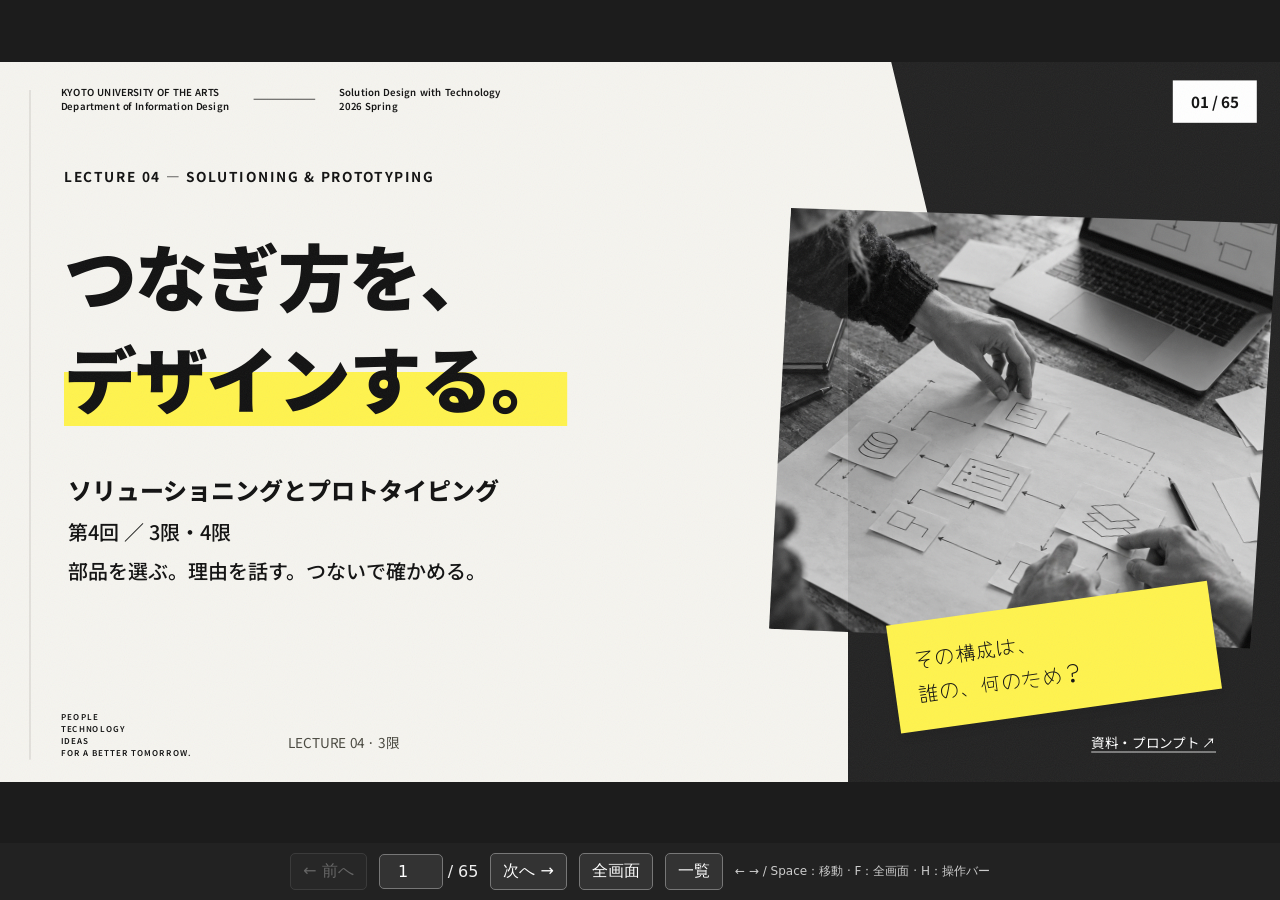
==== 2026/4_solutioning_and_prototyping/slides/index.html @ 3ecb451b "第4回の講義スライドを追加し演習D-2を具体化" ====
<!doctype html><html lang="ja"><head><meta charset="utf-8"><meta name="viewport" content="width=device-width,initial-scale=1"><title>第4回 ソリューショニングとプロトタイピング</title><link rel="stylesheet" href="styles.css"></head><body><main id="stage" aria-label="第4回の講義スライド"><div id="deck"><section class="slide s4 s4-cover" data-title="つなぎ方を、デザインする。" aria-label="1：つなぎ方を、デザインする。"><header class="identity"><div>KYOTO UNIVERSITY OF THE ARTS<br>Department of Information Design</div><span class="identity-line"></span><div>Solution Design with Technology<br>2026 Spring</div></header><div class="page-tag">01 / 65</div><div class="eyebrow">LECTURE 04 — SOLUTIONING & PROTOTYPING</div><h1>つなぎ方を、<br><mark>デザインする。</mark></h1><div class="cover-black"></div><img class="cover-photo" src="assets/architecture-workshop.jpg" alt="紙の部品図と矢印でソフトウェアの構成を考えるイメージ"><div class="cover-sub">ソリューショニングとプロトタイピング<br><span style="font-size:25px;font-weight:500">第4回 ／ 3限・4限<br>部品を選ぶ。理由を話す。つないで確かめる。</span></div><div class="note yellow cover-note">その構成は、<br>誰の、何のため？</div><footer class="identity-bottom">PEOPLE<br>TECHNOLOGY<br>IDEAS<br>FOR A BETTER TOMORROW.</footer><div class="s4-foot"><span>LECTURE 04 · 3限</span><a href="workbook.html#section-1" target="_blank" rel="noopener">資料・プロンプト ↗</a></div></section>
<section class="slide s4 s4-" data-title="今日は、判断を説明できる人へ。" aria-label="2：今日は、判断を説明できる人へ。" hidden><header class="identity"><div>KYOTO UNIVERSITY OF THE ARTS<br>Department of Information Design</div><span class="identity-line"></span><div>Solution Design with Technology<br>2026 Spring</div></header><div class="page-tag">02 / 65</div><div class="eyebrow">01 / GET READY</div><h1>今日は、<mark>判断を説明できる人へ。</mark></h1><div class="s4-content"><div class="s4-split"><article class="paper blue"><h2>3限：ひとりで理解する</h2><ul><li>部品と流れを図にする</li><li>変更する場所を予測する</li><li>選んだ理由を言える</li></ul></article><article class="paper pink"><h2>4限：チームで決める</h2><ul><li>AIと複数の案を比べる</li><li>図と理由を持ち寄る</li><li>合意した案を確かめる</li></ul></article></div></div><div class="takeaway">第2回「進め方」→ 第3回「誰のため」→ 第4回「どうつなぐ」</div><footer class="identity-bottom">PEOPLE<br>TECHNOLOGY<br>IDEAS<br>FOR A BETTER TOMORROW.</footer><div class="s4-foot"><span>LECTURE 04 · 3限</span><a href="workbook.html#section-1" target="_blank" rel="noopener">資料・プロンプト ↗</a></div></section>
<section class="slide s4 s4-" data-title="今日の作業場所をつくる。" aria-label="3：今日の作業場所をつくる。" hidden><header class="identity"><div>KYOTO UNIVERSITY OF THE ARTS<br>Department of Information Design</div><span class="identity-line"></span><div>Solution Design with Technology<br>2026 Spring</div></header><div class="page-tag">03 / 65</div><div class="eyebrow">01 / GET READY</div><h1>今日の<mark>作業場所をつくる。</mark></h1><div class="s4-content"><div class="s4-sheet"><div><span>ソフトウェア開発演習</span><em>第4回フォルダを作る</em></div><div><span>新しいZIPを展開</span><em>starter-windows ／ starter-mac</em></div><div><span>そのフォルダを開く</span><em>Antigravity IDE → /speckit- の候補を確認</em></div></div><aside class="s4-sheet-note">前回の作業済み<br>フォルダは<br>使い回さない。</aside></div><div class="takeaway">ZIPのリンク・OS別の操作は、右下の資料リンクから。</div><footer class="identity-bottom">PEOPLE<br>TECHNOLOGY<br>IDEAS<br>FOR A BETTER TOMORROW.</footer><div class="s4-foot"><span>LECTURE 04 · 3限</span><a href="workbook.html#section-1" target="_blank" rel="noopener">資料・プロンプト ↗</a></div></section>
<section class="slide s4 s4-" data-title="図は、四角と矢印でいい。" aria-label="4：図は、四角と矢印でいい。" hidden><header class="identity"><div>KYOTO UNIVERSITY OF THE ARTS<br>Department of Information Design</div><span class="identity-line"></span><div>Solution Design with Technology<br>2026 Spring</div></header><div class="page-tag">04 / 65</div><div class="eyebrow">01 / GET READY</div><h1>図は、<mark>四角と矢印でいい。</mark></h1><div class="s4-content"><div class="s4-exercise"><div class="s4-clock"><b>3</b><span>MINUTES<br>まず、手を動かそう。</span></div><div><ol class="s4-steps"><li><strong>Draw.io Integrationを入れる</strong><small>作者：Henning Dieterichs</small></li><li><strong>test.drawio.svg を作る</strong><small>四角を置き、矢印を引き、保存する</small></li><li><strong>開けなければブラウザ版へ</strong><small>app.diagrams.net ／ 紙に描いても参加できる</small></li></ol><div class="s4-output">残すもの → 編集できる図のファイル</div></div></div></div><div class="takeaway">準備14分の中で確認。きれいに描くことが目的ではありません。</div><footer class="identity-bottom">PEOPLE<br>TECHNOLOGY<br>IDEAS<br>FOR A BETTER TOMORROW.</footer><div class="s4-foot"><span>LECTURE 04 · 3限</span><a href="workbook.html#section-1" target="_blank" rel="noopener">資料・プロンプト ↗</a></div></section>
<section class="slide s4 s4-" data-title="設計は、行き来する。" aria-label="5：設計は、行き来する。" hidden><header class="identity"><div>KYOTO UNIVERSITY OF THE ARTS<br>Department of Information Design</div><span class="identity-line"></span><div>Solution Design with Technology<br>2026 Spring</div></header><div class="page-tag">05 / 65</div><div class="eyebrow">02 / DEVELOPMENT CYCLE</div><h1>設計は、<mark>行き来する。</mark></h1><div class="s4-content"><div class="s4-timeline"><div class="stage"><b>WHAT</b><h3>要件</h3><p>何を満たす？</p></div><span class="arrow">→</span><div class="stage"><b>HOW</b><h3>設計</h3><p>どう実現する？</p></div><span class="arrow">→</span><div class="stage"><b>MAKE</b><h3>実装</h3><p>小さく作る</p></div><span class="arrow">→</span><div class="stage"><b>CHECK</b><h3>検証</h3><p>確かめて戻る</p></div></div></div><div class="takeaway">試して分かったことは、要件や設計へ戻す。</div><footer class="identity-bottom">PEOPLE<br>TECHNOLOGY<br>IDEAS<br>FOR A BETTER TOMORROW.</footer><div class="s4-foot"><span>LECTURE 04 · 3限</span><a href="workbook.html#section-2" target="_blank" rel="noopener">資料・プロンプト ↗</a></div></section>
<section class="slide s4 s4-" data-title="願いを、確かめられる条件へ。" aria-label="6：願いを、確かめられる条件へ。" hidden><header class="identity"><div>KYOTO UNIVERSITY OF THE ARTS<br>Department of Information Design</div><span class="identity-line"></span><div>Solution Design with Technology<br>2026 Spring</div></header><div class="page-tag">06 / 65</div><div class="eyebrow">03 / REQUIREMENTS</div><h1>願いを、<mark>確かめられる条件へ。</mark></h1><div class="s4-content"><table class="s4-table"><thead><tr><th>段階</th><th>落とし物掲示板の例</th></tr></thead><tbody><tr><td>願い</td><td>落とした傘を、早く見つけたい</td></tr><tr><td>必要なこと</td><td>場所で絞って探したい</td></tr><tr><td>作る約束</td><td>図書館を選ぶと、図書館の投稿だけを表示する</td></tr><tr><td>確かめる例</td><td>図書館2件＋食堂1件 → 図書館の2件が出る</td></tr></tbody></table></div><div class="takeaway">この授業での整理です。言葉の分類より、どう確かめるか。</div><footer class="identity-bottom">PEOPLE<br>TECHNOLOGY<br>IDEAS<br>FOR A BETTER TOMORROW.</footer><div class="s4-foot"><span>LECTURE 04 · 3限</span><a href="workbook.html#section-3" target="_blank" rel="noopener">資料・プロンプト ↗</a></div></section>
<section class="slide s4 s4-" data-title="できることと、使える品質。" aria-label="7：できることと、使える品質。" hidden><header class="identity"><div>KYOTO UNIVERSITY OF THE ARTS<br>Department of Information Design</div><span class="identity-line"></span><div>Solution Design with Technology<br>2026 Spring</div></header><div class="page-tag">07 / 65</div><div class="eyebrow">03 / REQUIREMENTS</div><h1>できることと、<mark>使える品質。</mark></h1><div class="s4-content"><div class="s4-split"><article class="paper blue"><h2>機能：何ができる？</h2><ul><li>投稿できる</li><li>一覧を見られる</li><li>選んだ投稿だけ削除できる</li></ul></article><article class="paper pink"><h2>品質：どんな条件で？</h2><ul><li>指定のスマホ幅で操作できる</li><li>指定の件数・環境で3秒以内</li><li>対象・条件・測り方まで決める</li></ul></article></div></div><div class="takeaway">問い：検索結果が0件なら、何を見せる？</div><footer class="identity-bottom">PEOPLE<br>TECHNOLOGY<br>IDEAS<br>FOR A BETTER TOMORROW.</footer><div class="s4-foot"><span>LECTURE 04 · 3限</span><a href="workbook.html#section-3" target="_blank" rel="noopener">資料・プロンプト ↗</a></div></section>
<section class="slide s4 s4-" data-title="お題：学内の落とし物掲示板。" aria-label="8：お題：学内の落とし物掲示板。" hidden><header class="identity"><div>KYOTO UNIVERSITY OF THE ARTS<br>Department of Information Design</div><span class="identity-line"></span><div>Solution Design with Technology<br>2026 Spring</div></header><div class="page-tag">08 / 65</div><div class="eyebrow">04 / EXERCISE D-1</div><h1>お題：<mark>学内の落とし物掲示板。</mark></h1><div class="s4-content"><div class="s4-row"><article class="paper blue"><span class="n">01</span><h2>投稿する</h2><p>品名・拾った場所・<br>拾った日を入力する。</p></article><article class="paper yellow"><span class="n">02</span><h2>一覧を見る</h2><p>登録した落とし物が<br>全部見える。</p></article><article class="paper pink"><span class="n">03</span><h2>一件を消す</h2><p>同じ品名の別の投稿は<br>そのまま残る。</p></article></div></div><div class="takeaway">AC1・AC2・AC3 ／ ブラウザ内だけ。リロードで消えてよい。</div><footer class="identity-bottom">PEOPLE<br>TECHNOLOGY<br>IDEAS<br>FOR A BETTER TOMORROW.</footer><div class="s4-foot"><span>LECTURE 04 · 3限</span><a href="workbook.html#section-4" target="_blank" rel="noopener">資料・プロンプト ↗</a></div></section>
<section class="slide s4 s4-" data-title="比べるときは、同じ3件。" aria-label="9：比べるときは、同じ3件。" hidden><header class="identity"><div>KYOTO UNIVERSITY OF THE ARTS<br>Department of Information Design</div><span class="identity-line"></span><div>Solution Design with Technology<br>2026 Spring</div></header><div class="page-tag">09 / 65</div><div class="eyebrow">04 / EXERCISE D-1</div><h1>比べるときは、<mark>同じ3件。</mark></h1><div class="s4-content"><table class="s4-table"><thead><tr><th>品名</th><th>拾った場所</th><th>拾った日</th></tr></thead><tbody><tr><td>傘</td><td>図書館</td><td>2026-10-10</td></tr><tr><td>傘</td><td>食堂</td><td>2026-10-11</td></tr><tr><td>ノート</td><td>図書館</td><td>2026-10-12</td></tr></tbody></table></div><div class="takeaway">変更前後で登録し直す。同じ名前でも、別の落とし物。</div><footer class="identity-bottom">PEOPLE<br>TECHNOLOGY<br>IDEAS<br>FOR A BETTER TOMORROW.</footer><div class="s4-foot"><span>LECTURE 04 · 3限</span><a href="workbook.html#section-4" target="_blank" rel="noopener">資料・プロンプト ↗</a></div></section>
<section class="slide s4 s4-" data-title="D-1｜まず作って、確かめる。" aria-label="10：D-1｜まず作って、確かめる。" hidden><header class="identity"><div>KYOTO UNIVERSITY OF THE ARTS<br>Department of Information Design</div><span class="identity-line"></span><div>Solution Design with Technology<br>2026 Spring</div></header><div class="page-tag">10 / 65</div><div class="eyebrow">04 / EXERCISE D-1</div><h1>D-1｜まず作って、<mark>確かめる。</mark></h1><div class="s4-content"><div class="s4-exercise"><div class="s4-clock"><b>8</b><span>MINUTES<br>まず、手を動かそう。</span></div><div><ol class="s4-steps"><li><strong>specify → plan</strong><small>本文のプロンプトをコピー。計画の詳しいレビューは後へ。</small></li><li><strong>tasks → implement</strong><small>生成したアプリをブラウザで開く。</small></li><li><strong>3件を入れ、AC1〜AC3を確認</strong><small>未完了なら記録して、講師の基準版へ。</small></li></ol><div class="s4-output">残すもの → 使った版と、できた／未完了の記録</div></div></div></div><div class="takeaway">AIの設計は存在する。人がまだ理解・確認していない状態を観察する。</div><footer class="identity-bottom">PEOPLE<br>TECHNOLOGY<br>IDEAS<br>FOR A BETTER TOMORROW.</footer><div class="s4-foot"><span>LECTURE 04 · 3限</span><a href="workbook.html#section-4" target="_blank" rel="noopener">資料・プロンプト ↗</a></div></section>
<section class="slide s4 s4-" data-title="「場所で絞り込みたい」。" aria-label="11：「場所で絞り込みたい」。" hidden><header class="identity"><div>KYOTO UNIVERSITY OF THE ARTS<br>Department of Information Design</div><span class="identity-line"></span><div>Solution Design with Technology<br>2026 Spring</div></header><div class="page-tag">11 / 65</div><div class="eyebrow">05 / PREDICT THE CHANGE</div><h1>「場所で<mark>絞り込みたい」。</mark></h1><div class="s4-content"><div class="s4-quote"><blockquote>どの部品を、<br>直せばいい？</blockquote><aside>まず2分、AIに変更を頼まず予測。<br><br>変更する部品は？<br>データは変わる？<br>何を検査する？</aside></div></div><div class="takeaway">5節：予測2分 → 変更・確認4分。分からなければ「不明」と書く。</div><footer class="identity-bottom">PEOPLE<br>TECHNOLOGY<br>IDEAS<br>FOR A BETTER TOMORROW.</footer><div class="s4-foot"><span>LECTURE 04 · 3限</span><a href="workbook.html#section-5" target="_blank" rel="noopener">資料・プロンプト ↗</a></div></section>
<section class="slide s4 s4-" data-title="変更したら、元の動きも確かめる。" aria-label="12：変更したら、元の動きも確かめる。" hidden><header class="identity"><div>KYOTO UNIVERSITY OF THE ARTS<br>Department of Information Design</div><span class="identity-line"></span><div>Solution Design with Technology<br>2026 Spring</div></header><div class="page-tag">12 / 65</div><div class="eyebrow">05 / PREDICT THE CHANGE</div><h1>変更したら、<mark>元の動きも確かめる。</mark></h1><div class="s4-content"><table class="s4-table"><thead><tr><th>操作</th><th>期待する結果</th></tr></thead><tbody><tr><td>場所なし</td><td>3件が出る</td></tr><tr><td>図書館</td><td>傘とノートの2件</td></tr><tr><td>該当なし</td><td>0件だと分かる</td></tr><tr><td>投稿・一覧・削除</td><td>元のAC1〜AC3が通る</td></tr></tbody></table></div><div class="takeaway">今回、リロードでデータが消えるのは仕様どおり。設計の失敗とは判定しない。</div><footer class="identity-bottom">PEOPLE<br>TECHNOLOGY<br>IDEAS<br>FOR A BETTER TOMORROW.</footer><div class="s4-foot"><span>LECTURE 04 · 3限</span><a href="workbook.html#section-5" target="_blank" rel="noopener">資料・プロンプト ↗</a></div></section>
<section class="slide s4 s4-" data-title="予測と実際を、分けて残す。" aria-label="13：予測と実際を、分けて残す。" hidden><header class="identity"><div>KYOTO UNIVERSITY OF THE ARTS<br>Department of Information Design</div><span class="identity-line"></span><div>Solution Design with Technology<br>2026 Spring</div></header><div class="page-tag">13 / 65</div><div class="eyebrow">06 / REFLECT</div><h1>予測と実際を、<mark>分けて残す。</mark></h1><div class="s4-content"><div class="s4-sheet"><div><span>使ったもの</span><em>自分の生成物 ／ 講師の基準版</em></div><div><span>予測した場所</span><em>どこを直すと思った？</em></div><div><span>実際の変更</span><em>何が変わった？</em></div><div><span>確認結果・疑問</span><em>観察した事実と、原因の推測を分ける</em></div></div><aside class="s4-sheet-note">3分で投稿<br>3分で共有<br><br>Slackへ。</aside></div><div class="takeaway">動いた人も、止まった人も。何が理解の手がかりになった？</div><footer class="identity-bottom">PEOPLE<br>TECHNOLOGY<br>IDEAS<br>FOR A BETTER TOMORROW.</footer><div class="s4-foot"><span>LECTURE 04 · 3限</span><a href="workbook.html#section-6" target="_blank" rel="noopener">資料・プロンプト ↗</a></div></section>
<section class="slide s4 s4-chapter" data-title="全体の構造を、理由と一緒に考える。" aria-label="14：全体の構造を、理由と一緒に考える。" hidden><header class="identity"><div>KYOTO UNIVERSITY OF THE ARTS<br>Department of Information Design</div><span class="identity-line"></span><div>Solution Design with Technology<br>2026 Spring</div></header><div class="page-tag">14 / 65</div><div class="eyebrow">ARCHITECTURE / WHY THIS STRUCTURE?</div><h1>全体の構造を、<br><mark>理由と一緒に考える。</mark></h1><div class="chapter-n">01</div><p class="chapter-copy">設計：誰が何をして、どうつながるか。<br>アーキテクチャ：全体の構造と重要な品質の判断。</p><div class="chapter-note">最初に全部を<br>決め切らなくていい。</div><footer class="identity-bottom">PEOPLE<br>TECHNOLOGY<br>IDEAS<br>FOR A BETTER TOMORROW.</footer><div class="s4-foot"><span>LECTURE 04 · 3限</span><a href="workbook.html#section-7" target="_blank" rel="noopener">資料・プロンプト ↗</a></div></section>
<section class="slide s4 s4-" data-title="コンポーネントは、役割を持つ部品。" aria-label="15：コンポーネントは、役割を持つ部品。" hidden><header class="identity"><div>KYOTO UNIVERSITY OF THE ARTS<br>Department of Information Design</div><span class="identity-line"></span><div>Solution Design with Technology<br>2026 Spring</div></header><div class="page-tag">15 / 65</div><div class="eyebrow">07 / ARCHITECTURE</div><h1>コンポーネントは、<mark>役割を持つ部品。</mark></h1><div class="s4-content"><table class="s4-table"><thead><tr><th>役割の分類</th><th>やさしく言うと</th><th>例</th></tr></thead><tbody><tr><td>UI</td><td>見たり操作したりする</td><td>投稿フォーム・一覧</td></tr><tr><td>コンピュート</td><td>調べる・計算する・加工する</td><td>入力確認・写真加工</td></tr><tr><td>ストレージ・データ管理</td><td>置いて、取り出す</td><td>DB・写真の保存先</td></tr><tr><td>通信・メッセージング</td><td>つなぎ、情報や依頼を届ける</td><td>通信の窓口・キュー</td></tr></tbody></table></div><div class="takeaway">役割を理解する分類。一つの製品が複数の役割を持つこともある。</div><footer class="identity-bottom">PEOPLE<br>TECHNOLOGY<br>IDEAS<br>FOR A BETTER TOMORROW.</footer><div class="s4-foot"><span>LECTURE 04 · 3限</span><a href="workbook.html#section-7" target="_blank" rel="noopener">資料・プロンプト ↗</a></div></section>
<section class="slide s4 s4-" data-title="今回は、情報の置き場所を詳しく。" aria-label="16：今回は、情報の置き場所を詳しく。" hidden><header class="identity"><div>KYOTO UNIVERSITY OF THE ARTS<br>Department of Information Design</div><span class="identity-line"></span><div>Solution Design with Technology<br>2026 Spring</div></header><div class="page-tag">16 / 65</div><div class="eyebrow">07 / ARCHITECTURE</div><h1>今回は、<mark>情報の置き場所を詳しく。</mark></h1><div class="s4-content"><div class="s4-quote"><blockquote>何を、<br>いつまで残す？</blockquote><aside>処理中だけ？<br>翌日も必要？<br>一覧の情報？<br>写真そのもの？</aside></div></div><div class="takeaway">全体像のうち、ストレージ・データ管理へ。</div><footer class="identity-bottom">PEOPLE<br>TECHNOLOGY<br>IDEAS<br>FOR A BETTER TOMORROW.</footer><div class="s4-foot"><span>LECTURE 04 · 3限</span><a href="workbook.html#section-7" target="_blank" rel="noopener">資料・プロンプト ↗</a></div></section>
<section class="slide s4 s4-" data-title="メモリとDBは、二択ではない。" aria-label="17：メモリとDBは、二択ではない。" hidden><header class="identity"><div>KYOTO UNIVERSITY OF THE ARTS<br>Department of Information Design</div><span class="identity-line"></span><div>Solution Design with Technology<br>2026 Spring</div></header><div class="page-tag">17 / 65</div><div class="eyebrow">07 / ARCHITECTURE</div><h1>メモリとDBは、<mark>二択ではない。</mark></h1><div class="s4-content"><div class="s4-split"><article class="paper blue"><h2>メモリ：作業机</h2><ul><li>素早く読み書きする場所</li><li>一般的なRAMは揮発性</li><li>ページ内の変数はリロードで失われる</li></ul></article><article class="paper pink"><h2>DB：整理する仕組み</h2><ul><li>情報を検索・更新・管理する</li><li>SSD等への永続化で再起動後に復元</li><li>DBも内部でメモリを使う</li></ul></article></div></div><div class="takeaway">速さは処理・通信・データ量にもよる。永続化してもバックアップ等は必要。</div><footer class="identity-bottom">PEOPLE<br>TECHNOLOGY<br>IDEAS<br>FOR A BETTER TOMORROW.</footer><div class="s4-foot"><span>LECTURE 04 · 3限</span><a href="workbook.html#section-7" target="_blank" rel="noopener">資料・プロンプト ↗</a></div></section>
<section class="slide s4 s4-" data-title="写真はどこへ？ 控えはいつまで？" aria-label="18：写真はどこへ？ 控えはいつまで？" hidden><header class="identity"><div>KYOTO UNIVERSITY OF THE ARTS<br>Department of Information Design</div><span class="identity-line"></span><div>Solution Design with Technology<br>2026 Spring</div></header><div class="page-tag">18 / 65</div><div class="eyebrow">07 / ARCHITECTURE</div><h1>写真はどこへ？ <mark>控えはいつまで？</mark></h1><div class="s4-content"><table class="s4-table"><thead><tr><th>置き方</th><th>役割と例</th><th>考えること</th></tr></thead><tbody><tr><td>ファイル／オブジェクト</td><td>写真本体を保存する</td><td>誰が見られる？ 投稿と一緒に消す？</td></tr><tr><td>DBとの組み合わせ</td><td>DBには写真の保存先を記録する</td><td>情報と写真をどう結び付ける？</td></tr><tr><td>キャッシュ</td><td>よく使う結果を一時保持する</td><td>いつ更新・期限切れ・破棄にする？</td></tr></tbody></table></div><div class="takeaway">RAMは媒体、DBは管理の仕組み、キャッシュは使い方。</div><footer class="identity-bottom">PEOPLE<br>TECHNOLOGY<br>IDEAS<br>FOR A BETTER TOMORROW.</footer><div class="s4-foot"><span>LECTURE 04 · 3限</span><a href="workbook.html#section-7" target="_blank" rel="noopener">資料・プロンプト ↗</a></div></section>
<section class="slide s4 s4-" data-title="「受付」と「完了」を、分けられる。" aria-label="19：「受付」と「完了」を、分けられる。" hidden><header class="identity"><div>KYOTO UNIVERSITY OF THE ARTS<br>Department of Information Design</div><span class="identity-line"></span><div>Solution Design with Technology<br>2026 Spring</div></header><div class="page-tag">19 / 65</div><div class="eyebrow">07 / ARCHITECTURE</div><h1>「受付」と「完了」を、<mark>分けられる。</mark></h1><div class="s4-content"><div class="s4-split"><article class="paper blue"><h2>同期：結果を待つ</h2><ul><li>保存結果を待って「登録しました」</li><li>流れを追いやすい</li><li>重い処理では待ち時間を考える</li></ul></article><article class="paper pink"><h2>非同期：後で完了する</h2><ul><li>まず「受付・処理中」を返す</li><li>完了や失敗を後から伝える</li><li>状態の管理・再試行が必要</li></ul></article></div></div><div class="takeaway">非同期にしても、仕事そのものが速くなるとは限らない。</div><footer class="identity-bottom">PEOPLE<br>TECHNOLOGY<br>IDEAS<br>FOR A BETTER TOMORROW.</footer><div class="s4-foot"><span>LECTURE 04 · 3限</span><a href="workbook.html#section-7" target="_blank" rel="noopener">資料・プロンプト ↗</a></div></section>
<section class="slide s4 s4-" data-title="依頼を渡す部品と、実行する部品。" aria-label="20：依頼を渡す部品と、実行する部品。" hidden><header class="identity"><div>KYOTO UNIVERSITY OF THE ARTS<br>Department of Information Design</div><span class="identity-line"></span><div>Solution Design with Technology<br>2026 Spring</div></header><div class="page-tag">20 / 65</div><div class="eyebrow">07 / ARCHITECTURE</div><h1>依頼を渡す部品と、<mark>実行する部品。</mark></h1><div class="s4-content"><svg class="s4-diagram" viewBox="0 0 1440 495" role="img" aria-label="部品と情報の流れ"><defs><marker id="arrow" viewBox="0 0 10 10" refX="9" refY="5" markerWidth="9" markerHeight="9" orient="auto-start-reverse"><path d="M0 0L10 5L0 10z" fill="#151515"/></marker></defs><path class="edge" d="M310 215L560 215" marker-end="url(#arrow)"/><text class="edge-label" x="435" y="187" text-anchor="middle">依頼を入れる</text><path class="edge" d="M870 215L1120 215" marker-end="url(#arrow)"/><text class="edge-label" x="995" y="187" text-anchor="middle">依頼を受け取る</text><rect class="node" x="0" y="155" width="310" height="120" fill="#dceaf0"/><text class="node-title" x="155.0" y="197" text-anchor="middle">アプリケーション</text><text class="node-sub" x="155.0" y="234" text-anchor="middle">加工を依頼する</text><rect class="node" x="560" y="155" width="310" height="120" fill="#fff34d"/><text class="node-title" x="715.0" y="197" text-anchor="middle">メッセージキュー</text><text class="node-sub" x="715.0" y="234" text-anchor="middle">依頼を受け渡す</text><rect class="node" x="1120" y="155" width="310" height="120" fill="#f5d9df"/><text class="node-title" x="1275.0" y="197" text-anchor="middle">ワーカー</text><text class="node-sub" x="1275.0" y="234" text-anchor="middle">写真を加工する</text></svg></div><div class="takeaway">キュー自身は写真を加工しない。ワーカーが計算し、結果を保存する。</div><footer class="identity-bottom">PEOPLE<br>TECHNOLOGY<br>IDEAS<br>FOR A BETTER TOMORROW.</footer><div class="s4-foot"><span>LECTURE 04 · 3限</span><a href="workbook.html#section-7" target="_blank" rel="noopener">資料・プロンプト ↗</a></div></section>
<section class="slide s4 s4-" data-title="部品を組み合わせると、流れになる。" aria-label="21：部品を組み合わせると、流れになる。" hidden><header class="identity"><div>KYOTO UNIVERSITY OF THE ARTS<br>Department of Information Design</div><span class="identity-line"></span><div>Solution Design with Technology<br>2026 Spring</div></header><div class="page-tag">21 / 65</div><div class="eyebrow">07 / ARCHITECTURE</div><h1>部品を組み合わせると、<mark>流れになる。</mark></h1><div class="s4-content"><svg class="s4-diagram" viewBox="0 0 1440 495" role="img" aria-label="部品と情報の流れ"><defs><marker id="arrow" viewBox="0 0 10 10" refX="9" refY="5" markerWidth="9" markerHeight="9" orient="auto-start-reverse"><path d="M0 0L10 5L0 10z" fill="#151515"/></marker></defs><path class="edge" d="M250 210L380 210" marker-end="url(#arrow)"/><text class="edge-label" x="310" y="182" text-anchor="middle">投稿</text><path class="edge" d="M660 180L820 65" marker-end="url(#arrow)"/><text class="edge-label" x="716" y="99" text-anchor="middle">保存</text><path class="edge" d="M660 255L820 400" marker-end="url(#arrow)"/><text class="edge-label" x="715" y="360" text-anchor="middle">写真</text><path class="edge" d="M660 222L820 222" marker-end="url(#arrow)"/><text class="edge-label" x="735" y="196" text-anchor="middle">依頼</text><path class="edge" d="M1070 222L1160 222" marker-end="url(#arrow)"/><path class="edge" d="M1280 168L1080 65" marker-end="url(#arrow)"/><text class="edge-label" x="1250" y="65" text-anchor="middle">完了状態</text><path class="edge" d="M1280 278L1080 400" marker-end="url(#arrow)"/><text class="edge-label" x="1260" y="397" text-anchor="middle">加工結果</text><rect class="node" x="0" y="160" width="250" height="120" fill="#ffffff"/><text class="node-title" x="125.0" y="202" text-anchor="middle">ブラウザ</text><text class="node-sub" x="125.0" y="239" text-anchor="middle">受付と状態を見る</text><rect class="node" x="380" y="160" width="280" height="120" fill="#dceaf0"/><text class="node-title" x="520.0" y="202" text-anchor="middle">アプリ／API</text><text class="node-sub" x="520.0" y="239" text-anchor="middle">保存・受付を担当</text><rect class="node" x="820" y="0" width="260" height="110" fill="#dcecd9"/><text class="node-title" x="950.0" y="42" text-anchor="middle">DB</text><text class="node-sub" x="950.0" y="79" text-anchor="middle">投稿・状態を残す</text><rect class="node" x="820" y="345" width="260" height="110" fill="#dcecd9"/><text class="node-title" x="950.0" y="387" text-anchor="middle">画像ストレージ</text><text class="node-sub" x="950.0" y="424" text-anchor="middle">写真を残す</text><rect class="node" x="820" y="168" width="250" height="110" fill="#fff34d"/><text class="node-title" x="945.0" y="210" text-anchor="middle">キュー</text><text class="node-sub" x="945.0" y="247" text-anchor="middle">加工の依頼</text><rect class="node" x="1160" y="168" width="270" height="110" fill="#f5d9df"/><text class="node-title" x="1295.0" y="210" text-anchor="middle">ワーカー</text><text class="node-sub" x="1295.0" y="247" text-anchor="middle">写真を加工</text></svg></div><div class="takeaway">構成例。通知失敗・再配信・重複への対処も必要。必ず一度だけ処理されるとは限らない。</div><footer class="identity-bottom">PEOPLE<br>TECHNOLOGY<br>IDEAS<br>FOR A BETTER TOMORROW.</footer><div class="s4-foot"><span>LECTURE 04 · 3限</span><a href="workbook.html#section-7" target="_blank" rel="noopener">資料・プロンプト ↗</a></div></section>
<section class="slide s4 s4-" data-title="その部品は、本当に必要？" aria-label="22：その部品は、本当に必要？" hidden><header class="identity"><div>KYOTO UNIVERSITY OF THE ARTS<br>Department of Information Design</div><span class="identity-line"></span><div>Solution Design with Technology<br>2026 Spring</div></header><div class="page-tag">22 / 65</div><div class="eyebrow">07 / ARCHITECTURE</div><h1>その部品は、<mark>本当に必要？</mark></h1><div class="s4-content"><div class="s4-row"><article class="paper yellow"><span class="n">01</span><h2>授業で試す</h2><p>画面の使いやすさだけなら、<br>メモリで足りる？</p></article><article class="paper blue"><span class="n">02</span><h2>翌日も使う</h2><p>別端末と共有するなら、<br>どこへ保存する？</p></article><article class="paper pink"><span class="n">03</span><h2>加工に30秒</h2><p>待たせたくないなら、<br>受付と完了をどう分ける？</p></article></div></div><div class="takeaway">隣の人と3分。必要な部品と、まだ要らない部品を選ぶ。</div><footer class="identity-bottom">PEOPLE<br>TECHNOLOGY<br>IDEAS<br>FOR A BETTER TOMORROW.</footer><div class="s4-foot"><span>LECTURE 04 · 3限</span><a href="workbook.html#section-7" target="_blank" rel="noopener">資料・プロンプト ↗</a></div></section>
<section class="slide s4 s4-" data-title="難しい言葉を、自分の言葉へ。" aria-label="23：難しい言葉を、自分の言葉へ。" hidden><header class="identity"><div>KYOTO UNIVERSITY OF THE ARTS<br>Department of Information Design</div><span class="identity-line"></span><div>Solution Design with Technology<br>2026 Spring</div></header><div class="page-tag">23 / 65</div><div class="eyebrow">08 / INTERFACE AGREEMENTS</div><h1>難しい言葉を、<mark>自分の言葉へ。</mark></h1><div class="s4-content"><table class="s4-table compact"><thead><tr><th>設計の言葉</th><th>やさしく言うと</th></tr></thead><tbody><tr><td>データ</td><td>扱う情報。何を覚えておく？</td></tr><tr><td>責務</td><td>担当する仕事。誰が何をする？</td></tr><tr><td>入出力</td><td>渡すもの・返ってくるもの。何を頼む？</td></tr><tr><td>失敗・境界</td><td>うまくいかないとき・ぎりぎりの条件では？</td></tr><tr><td>更新の通知</td><td>変わったことの伝え方。誰に知らせる？</td></tr></tbody></table></div><div class="takeaway">契約＝部品どうしで共有する約束。</div><footer class="identity-bottom">PEOPLE<br>TECHNOLOGY<br>IDEAS<br>FOR A BETTER TOMORROW.</footer><div class="s4-foot"><span>LECTURE 04 · 3限</span><a href="workbook.html#section-8" target="_blank" rel="noopener">資料・プロンプト ↗</a></div></section>
<section class="slide s4 s4-" data-title="同じ「傘」でも、別の一件。" aria-label="24：同じ「傘」でも、別の一件。" hidden><header class="identity"><div>KYOTO UNIVERSITY OF THE ARTS<br>Department of Information Design</div><span class="identity-line"></span><div>Solution Design with Technology<br>2026 Spring</div></header><div class="page-tag">24 / 65</div><div class="eyebrow">08 / INTERFACE AGREEMENTS</div><h1>同じ「傘」でも、<mark>別の一件。</mark></h1><div class="s4-content"><div class="s4-split"><article class="paper blue"><h2>item-001</h2><ul><li>品名：傘</li><li>場所：図書館</li><li>日付：2026-10-10</li></ul></article><article class="paper pink"><h2>item-002</h2><ul><li>品名：傘</li><li>場所：食堂</li><li>日付：2026-10-11</li></ul></article></div></div><div class="takeaway">削除するときは品名ではなく番号を渡す。返事は「削除できた／できなかった」。</div><footer class="identity-bottom">PEOPLE<br>TECHNOLOGY<br>IDEAS<br>FOR A BETTER TOMORROW.</footer><div class="s4-foot"><span>LECTURE 04 · 3限</span><a href="workbook.html#section-8" target="_blank" rel="noopener">資料・プロンプト ↗</a></div></section>
<section class="slide s4 s4-" data-title="画面とデータ管理の、担当を分ける。" aria-label="25：画面とデータ管理の、担当を分ける。" hidden><header class="identity"><div>KYOTO UNIVERSITY OF THE ARTS<br>Department of Information Design</div><span class="identity-line"></span><div>Solution Design with Technology<br>2026 Spring</div></header><div class="page-tag">25 / 65</div><div class="eyebrow">08 / INTERFACE AGREEMENTS</div><h1>画面とデータ管理の、<mark>担当を分ける。</mark></h1><div class="s4-content"><svg class="s4-diagram" viewBox="0 0 1440 495" role="img" aria-label="部品と情報の流れ"><defs><marker id="arrow" viewBox="0 0 10 10" refX="9" refY="5" markerWidth="9" markerHeight="9" orient="auto-start-reverse"><path d="M0 0L10 5L0 10z" fill="#151515"/></marker></defs><path class="edge" d="M400 95L825 200" marker-end="url(#arrow)"/><text class="edge-label" x="604" y="115" text-anchor="middle">追加して</text><path class="edge" d="M400 370L825 260" marker-end="url(#arrow)"/><text class="edge-label" x="620" y="375" text-anchor="middle">条件に合う一覧を返して</text><path class="edge" d="M200 150L200 320" marker-end="url(#arrow)"/><text class="edge-label" x="332" y="243" text-anchor="middle">成功したら再表示</text><rect class="node" x="30" y="35" width="370" height="115" fill="#dceaf0"/><text class="node-title" x="215.0" y="77" text-anchor="middle">投稿フォーム</text><text class="node-sub" x="215.0" y="114" text-anchor="middle">入力を受け取る</text><rect class="node" x="30" y="320" width="370" height="115" fill="#fff34d"/><text class="node-title" x="215.0" y="362" text-anchor="middle">一覧・検索</text><text class="node-sub" x="215.0" y="399" text-anchor="middle">条件と結果を表示</text><rect class="node" x="825" y="170" width="450" height="120" fill="#dcecd9"/><text class="node-title" x="1050.0" y="212" text-anchor="middle">データ管理</text><text class="node-sub" x="1050.0" y="249" text-anchor="middle">追加・取得・削除</text></svg></div><div class="takeaway">保存方法を変えると、通信や失敗の約束も見直すことがある。</div><footer class="identity-bottom">PEOPLE<br>TECHNOLOGY<br>IDEAS<br>FOR A BETTER TOMORROW.</footer><div class="s4-foot"><span>LECTURE 04 · 3限</span><a href="workbook.html#section-8" target="_blank" rel="noopener">資料・プロンプト ↗</a></div></section>
<section class="slide s4 s4-" data-title="「同じ意味」を、具体例で確かめる。" aria-label="26：「同じ意味」を、具体例で確かめる。" hidden><header class="identity"><div>KYOTO UNIVERSITY OF THE ARTS<br>Department of Information Design</div><span class="identity-line"></span><div>Solution Design with Technology<br>2026 Spring</div></header><div class="page-tag">26 / 65</div><div class="eyebrow">08 / INTERFACE AGREEMENTS</div><h1>「同じ意味」を、<mark>具体例で確かめる。</mark></h1><div class="s4-content"><div class="s4-quote"><blockquote>「図書館で絞る」<br>それ、同じ答え？</blockquote><aside>完全一致？<br>部分一致？<br>条件なしなら？<br>0件なら？</aside></div></div><div class="takeaway">担当者が同じ例に同じ答えを返せるか。書かれていなければ決める。</div><footer class="identity-bottom">PEOPLE<br>TECHNOLOGY<br>IDEAS<br>FOR A BETTER TOMORROW.</footer><div class="s4-foot"><span>LECTURE 04 · 3限</span><a href="workbook.html#section-8" target="_blank" rel="noopener">資料・プロンプト ↗</a></div></section>
<section class="slide s4 s4-" data-title="AIに、選択肢を出してもらう。" aria-label="27：AIに、選択肢を出してもらう。" hidden><header class="identity"><div>KYOTO UNIVERSITY OF THE ARTS<br>Department of Information Design</div><span class="identity-line"></span><div>Solution Design with Technology<br>2026 Spring</div></header><div class="page-tag">27 / 65</div><div class="eyebrow">09 / DESIGN WITH AI</div><h1>AIに、<mark>選択肢を出してもらう。</mark></h1><div class="s4-content"><div class="s4-prompt"><pre>場所の絞り込みを設計します。
実装はまだしないでください。

画面側で絞る案と、
データ管理に条件を渡す案を比べてください。
利点・負担・あとから変わる部品は？</pre><aside>AIは案を出す。<br>自分は理由を理解して選ぶ。<a href="workbook.html#section-9" target="_blank" rel="noopener">全文を開いてコピー ↗</a></aside></div></div><div class="takeaway">講師実演。選んだ理由を一文でメモする。</div><footer class="identity-bottom">PEOPLE<br>TECHNOLOGY<br>IDEAS<br>FOR A BETTER TOMORROW.</footer><div class="s4-foot"><span>LECTURE 04 · 3限</span><a href="workbook.html#section-9" target="_blank" rel="noopener">資料・プロンプト ↗</a></div></section>
<section class="slide s4 s4-" data-title="design.mdは、AIと一緒に書く。" aria-label="28：design.mdは、AIと一緒に書く。" hidden><header class="identity"><div>KYOTO UNIVERSITY OF THE ARTS<br>Department of Information Design</div><span class="identity-line"></span><div>Solution Design with Technology<br>2026 Spring</div></header><div class="page-tag">28 / 65</div><div class="eyebrow">09 / DESIGN WITH AI</div><h1>design.mdは、<mark>AIと一緒に書く。</mark></h1><div class="s4-content"><div class="s4-timeline"><div class="stage"><b>ASK</b><h3>質問してもらう</h3><p>一問ずつ・具体例で</p></div><span class="arrow">→</span><div class="stage"><b>DRAFT</b><h3>下書きを作る</h3><p>未決定は「要確認」</p></div><span class="arrow">→</span><div class="stage"><b>EXPLAIN</b><h3>言い直す</h3><p>傘1件の流れで</p></div><span class="arrow">→</span><div class="stage"><b>SAVE</b><h3>確認して保存</h3><p>人が意味を確かめる</p></div></div></div><div class="takeaway">白紙から一人で書かなくてよい。プロンプトとひな形はコピー用ページへ。</div><footer class="identity-bottom">PEOPLE<br>TECHNOLOGY<br>IDEAS<br>FOR A BETTER TOMORROW.</footer><div class="s4-foot"><span>LECTURE 04 · 3限</span><a href="workbook.html#section-9" target="_blank" rel="noopener">資料・プロンプト ↗</a></div></section>
<section class="slide s4 s4-" data-title="下書きを、自分の判断にする。" aria-label="29：下書きを、自分の判断にする。" hidden><header class="identity"><div>KYOTO UNIVERSITY OF THE ARTS<br>Department of Information Design</div><span class="identity-line"></span><div>Solution Design with Technology<br>2026 Spring</div></header><div class="page-tag">29 / 65</div><div class="eyebrow">09 / DESIGN WITH AI</div><h1>下書きを、<mark>自分の判断にする。</mark></h1><div class="s4-content"><div class="s4-sheet"><div><span>選んだ案</span><em>私は、この案で進めたい</em></div><div><span>理由</span><em>大切にしたいことは？</em></div><div><span>負担</span><em>不便になること・増える手間は？</em></div><div><span>見直す条件</span><em>いつ選び直したほうがよい？</em></div></div><aside class="s4-sheet-note">言えない行は<br>AIに聞き直す。<br><br>分からないまま<br>保存しない。</aside></div><div class="takeaway">重要な判断の背景・選択・結果を残す＝ADRの考え方。</div><footer class="identity-bottom">PEOPLE<br>TECHNOLOGY<br>IDEAS<br>FOR A BETTER TOMORROW.</footer><div class="s4-foot"><span>LECTURE 04 · 3限</span><a href="workbook.html#section-9" target="_blank" rel="noopener">資料・プロンプト ↗</a></div></section>
<section class="slide s4 s4-" data-title="D-2｜日付でも絞れるように。" aria-label="30：D-2｜日付でも絞れるように。" hidden><header class="identity"><div>KYOTO UNIVERSITY OF THE ARTS<br>Department of Information Design</div><span class="identity-line"></span><div>Solution Design with Technology<br>2026 Spring</div></header><div class="page-tag">30 / 65</div><div class="eyebrow">10 / EXERCISE D-2</div><h1>D-2｜<mark>日付でも絞れるように。</mark></h1><div class="s4-content"><div class="s4-split"><article class="paper blue"><h2>出発点：5節のアプリ</h2><ul><li>場所で絞れる作業フォルダを複製</li><li>そのコピーをIDEで開く</li><li>未完了なら講師の基準版を使う</li></ul></article><article class="paper pink"><h2>追加すること</h2><ul><li>拾った日を一日だけ指定する</li><li>場所＋日付なら、両方に合う投稿</li><li>条件を空にすると、その条件を外す</li></ul></article></div></div><div class="takeaway">例：図書館＋2026-10-12 → ノート1件。日付を空に戻す → 図書館の2件。</div><footer class="identity-bottom">PEOPLE<br>TECHNOLOGY<br>IDEAS<br>FOR A BETTER TOMORROW.</footer><div class="s4-foot"><span>LECTURE 04 · 3限</span><a href="workbook.html#section-10" target="_blank" rel="noopener">資料・プロンプト ↗</a></div></section>
<section class="slide s4 s4-" data-title="D-2｜この順番で進めよう。" aria-label="31：D-2｜この順番で進めよう。" hidden><header class="identity"><div>KYOTO UNIVERSITY OF THE ARTS<br>Department of Information Design</div><span class="identity-line"></span><div>Solution Design with Technology<br>2026 Spring</div></header><div class="page-tag">31 / 65</div><div class="eyebrow">10 / EXERCISE D-2</div><h1>D-2｜<mark>この順番で進めよう。</mark></h1><div class="s4-content"><div class="s4-exercise"><div class="s4-clock"><b>24</b><span>MINUTES<br>まず、手を動かそう。</span></div><div><ol class="s4-steps"><li><strong>理解・比較｜4＋4分</strong><small>AIと今の構成を読む → 画面で絞る案／データ管理で絞る案を比べる</small></li><li><strong>設計メモ｜5分</strong><small>AIとdesign.mdを作る → 選んだ理由と動きをペアに説明</small></li><li><strong>変更・確認｜7＋4分</strong><small>specと計画に反映 → 実装 → 同じ3件で検査する</small></li></ol><div class="s4-output">残すもの → design.md・部品の図・アプリと確認記録</div></div></div></div><div class="takeaway">時間で区切る。完成しなくても、選んだ理由・できたこと・未完了の場所を残す。</div><footer class="identity-bottom">PEOPLE<br>TECHNOLOGY<br>IDEAS<br>FOR A BETTER TOMORROW.</footer><div class="s4-foot"><span>LECTURE 04 · 3限</span><a href="workbook.html#section-10" target="_blank" rel="noopener">資料・プロンプト ↗</a></div></section>
<section class="slide s4 s4-" data-title="D-2｜AIに頼み、自分で確かめる。" aria-label="32：D-2｜AIに頼み、自分で確かめる。" hidden><header class="identity"><div>KYOTO UNIVERSITY OF THE ARTS<br>Department of Information Design</div><span class="identity-line"></span><div>Solution Design with Technology<br>2026 Spring</div></header><div class="page-tag">32 / 65</div><div class="eyebrow">10 / EXERCISE D-2</div><h1>D-2｜AIに頼み、<mark>自分で確かめる。</mark></h1><div class="s4-content"><div class="s4-prompt"><pre>まずコードを読み、変更せずに説明して。
入力・検索・表示を担う実際のファイルは？

日付で絞る2案の利点と負担を比べて。
私が選んだ案でdesign.mdを下書きして。
未決定のことは、質問してください。</pre><aside>図はまず3つの四角。<br>変更する場所と<br>空欄・0件の動きを確認。<br><br>spec更新 → plan確認<br>→ tasks → implement<a href="workbook.html#section-10" target="_blank" rel="noopener">全文を開いてコピー ↗</a></aside></div></div><div class="takeaway">「日付を空に戻すと？」に答えられるか。全文と手順は資料の10節へ。</div><footer class="identity-bottom">PEOPLE<br>TECHNOLOGY<br>IDEAS<br>FOR A BETTER TOMORROW.</footer><div class="s4-foot"><span>LECTURE 04 · 3限</span><a href="workbook.html#section-10" target="_blank" rel="noopener">資料・プロンプト ↗</a></div></section>
<section class="slide s4 s4-" data-title="D-2｜この結果になればOK。" aria-label="33：D-2｜この結果になればOK。" hidden><header class="identity"><div>KYOTO UNIVERSITY OF THE ARTS<br>Department of Information Design</div><span class="identity-line"></span><div>Solution Design with Technology<br>2026 Spring</div></header><div class="page-tag">33 / 65</div><div class="eyebrow">10 / EXERCISE D-2</div><h1>D-2｜<mark>この結果になればOK。</mark></h1><div class="s4-content"><table class="s4-table compact"><thead><tr><th>場所 ／ 日付</th><th>期待する結果</th></tr></thead><tbody><tr><td>空欄 ／ 空欄</td><td>3件すべて</td></tr><tr><td>図書館 ／ 空欄</td><td>図書館の傘＋ノート：2件</td></tr><tr><td>空欄 ／ 2026-10-11</td><td>食堂の傘：1件</td></tr><tr><td>図書館 ／ 2026-10-12</td><td>ノート：1件</td></tr><tr><td>図書館 ／ 2026-10-11</td><td>0件だと分かる</td></tr><tr><td>条件を空にし、図書館の傘を削除</td><td>食堂の傘＋ノートが残る</td></tr></tbody></table></div><div class="takeaway">確認前に同じ3件を登録。結果・未完了・予測と実際の違いを記録する。</div><footer class="identity-bottom">PEOPLE<br>TECHNOLOGY<br>IDEAS<br>FOR A BETTER TOMORROW.</footer><div class="s4-foot"><span>LECTURE 04 · 3限</span><a href="workbook.html#section-10" target="_blank" rel="noopener">資料・プロンプト ↗</a></div></section>
<section class="slide s4 s4-" data-title="その判断を、一文にしよう。" aria-label="34：その判断を、一文にしよう。" hidden><header class="identity"><div>KYOTO UNIVERSITY OF THE ARTS<br>Department of Information Design</div><span class="identity-line"></span><div>Solution Design with Technology<br>2026 Spring</div></header><div class="page-tag">34 / 65</div><div class="eyebrow">11 / REFLECT</div><h1>その判断を、<mark>一文にしよう。</mark></h1><div class="s4-content"><div class="s4-quote"><blockquote>私は＿＿を、<br>＿＿に担当させた。</blockquote><aside>理由は＿＿。<br><br>次に＿＿が必要なら、<br>この判断を見直す。</aside></div></div><div class="takeaway">2分。どの設計メモが、変更の予測や確認に役立った？</div><footer class="identity-bottom">PEOPLE<br>TECHNOLOGY<br>IDEAS<br>FOR A BETTER TOMORROW.</footer><div class="s4-foot"><span>LECTURE 04 · 3限</span><a href="workbook.html#section-11" target="_blank" rel="noopener">資料・プロンプト ↗</a></div></section>
<section class="slide s4 s4-chapter" data-title="自分の案を、チームの判断へ。" aria-label="35：自分の案を、チームの判断へ。" hidden><header class="identity"><div>KYOTO UNIVERSITY OF THE ARTS<br>Department of Information Design</div><span class="identity-line"></span><div>Solution Design with Technology<br>2026 Spring</div></header><div class="page-tag">35 / 65</div><div class="eyebrow">4限 / ARCHITECTURE STUDIO</div><h1>自分の案を、<br><mark>チームの判断へ。</mark></h1><div class="chapter-n">02</div><p class="chapter-copy">各自で比較する。図にする。理由を持ち寄る。<br>合意したら、部品の役を分けて確かめる。</p><div class="chapter-note">違うお題で、<br>同じ考え方を使おう。</div><footer class="identity-bottom">PEOPLE<br>TECHNOLOGY<br>IDEAS<br>FOR A BETTER TOMORROW.</footer><div class="s4-foot"><span>LECTURE 04 · 4限</span><a href="workbook.html#section-12" target="_blank" rel="noopener">資料・プロンプト ↗</a></div></section>
<section class="slide s4 s4-" data-title="新しいお題：学園祭の注文サービス。" aria-label="36：新しいお題：学園祭の注文サービス。" hidden><header class="identity"><div>KYOTO UNIVERSITY OF THE ARTS<br>Department of Information Design</div><span class="identity-line"></span><div>Solution Design with Technology<br>2026 Spring</div></header><div class="page-tag">36 / 65</div><div class="eyebrow">12 / TEAM BRIEF</div><h1>新しいお題：<mark>学園祭の注文サービス。</mark></h1><div class="s4-content"><div class="s4-timeline"><div class="stage"><b>ORDER</b><h3>来場者が注文</h3><p>スマホで焼きそば2つ</p></div><span class="arrow">→</span><div class="stage"><b>ACCEPT</b><h3>店が確認</h3><p>別の端末で受付</p></div><span class="arrow">→</span><div class="stage"><b>COOK</b><h3>状態を更新</h3><p>受付済み → 調理中</p></div><span class="arrow">→</span><div class="stage"><b>PICK UP</b><h3>番号で受け取る</h3><p>受け取り可を確認</p></div></div></div><div class="takeaway">3〜4人のチーム。料理を作るのは人。ソフトウェアは情報をつなぐ。</div><footer class="identity-bottom">PEOPLE<br>TECHNOLOGY<br>IDEAS<br>FOR A BETTER TOMORROW.</footer><div class="s4-foot"><span>LECTURE 04 · 4限</span><a href="workbook.html#section-12" target="_blank" rel="noopener">資料・プロンプト ↗</a></div></section>
<section class="slide s4 s4-" data-title="比べる前に、条件を揃える。" aria-label="37：比べる前に、条件を揃える。" hidden><header class="identity"><div>KYOTO UNIVERSITY OF THE ARTS<br>Department of Information Design</div><span class="identity-line"></span><div>Solution Design with Technology<br>2026 Spring</div></header><div class="page-tag">37 / 65</div><div class="eyebrow">12 / TEAM BRIEF</div><h1>比べる前に、<mark>条件を揃える。</mark></h1><div class="s4-content"><div class="s4-split"><article class="paper blue"><h2>必ず満たすこと</h2><ul><li>来場者とスタッフが同じ注文を見る</li><li>保存済みの注文は再起動後も復元</li><li>スタッフが状態を更新し、来場者が確認</li></ul></article><article class="paper pink"><h2>今回の範囲</h2><ul><li>一店舗・焼きそば一種類・数量と番号</li><li>支払いは店頭。オンライン決済は扱わない</li><li>在庫・本人確認等の詳細は実運用前に検討</li></ul></article></div></div><div class="takeaway">6分：条件を読む3分＋分からない言葉と優先したいことを共有3分。</div><footer class="identity-bottom">PEOPLE<br>TECHNOLOGY<br>IDEAS<br>FOR A BETTER TOMORROW.</footer><div class="s4-foot"><span>LECTURE 04 · 4限</span><a href="workbook.html#section-12" target="_blank" rel="noopener">資料・プロンプト ↗</a></div></section>
<section class="slide s4 s4-" data-title="「注文が集中したら」を、考える。" aria-label="38：「注文が集中したら」を、考える。" hidden><header class="identity"><div>KYOTO UNIVERSITY OF THE ARTS<br>Department of Information Design</div><span class="identity-line"></span><div>Solution Design with Technology<br>2026 Spring</div></header><div class="page-tag">38 / 65</div><div class="eyebrow">12 / TEAM BRIEF</div><h1>「注文が集中したら」を、<mark>考える。</mark></h1><div class="s4-content"><div class="s4-quote"><blockquote>店の端末が、<br>一時的につながらない。</blockquote><aside>注文を見落とさない？<br>復旧後に見つけられる？<br>運用する人は困らない？</aside></div></div><div class="takeaway">件数や速度は未測定。調理の順番待ちと、技術部品のキューは同じではない。</div><footer class="identity-bottom">PEOPLE<br>TECHNOLOGY<br>IDEAS<br>FOR A BETTER TOMORROW.</footer><div class="s4-foot"><span>LECTURE 04 · 4限</span><a href="workbook.html#section-12" target="_blank" rel="noopener">資料・プロンプト ↗</a></div></section>
<section class="slide s4 s4-" data-title="案A｜画面から、定期的に取りに行く。" aria-label="39：案A｜画面から、定期的に取りに行く。" hidden><header class="identity"><div>KYOTO UNIVERSITY OF THE ARTS<br>Department of Information Design</div><span class="identity-line"></span><div>Solution Design with Technology<br>2026 Spring</div></header><div class="page-tag">39 / 65</div><div class="eyebrow">13 / COMPARE & DRAW</div><h1>案A｜画面から、<mark>定期的に取りに行く。</mark></h1><div class="s4-content"><svg class="s4-diagram" viewBox="0 0 1440 495" role="img" aria-label="部品と情報の流れ"><defs><marker id="arrow" viewBox="0 0 10 10" refX="9" refY="5" markerWidth="9" markerHeight="9" orient="auto-start-reverse"><path d="M0 0L10 5L0 10z" fill="#151515"/></marker></defs><path class="edge" d="M330 215L550 215" marker-end="url(#arrow)"/><text class="edge-label" x="438" y="185" text-anchor="middle">未対応の注文は？</text><path class="edge" d="M900 215L1130 215" marker-end="url(#arrow)"/><text class="edge-label" x="1015" y="185" text-anchor="middle">取得</text><rect class="node" x="0" y="165" width="330" height="125" fill="#fff34d"/><text class="node-title" x="165.0" y="207" text-anchor="middle">スタッフ画面</text><text class="node-sub" x="165.0" y="244" text-anchor="middle">一定間隔で問い合わせ</text><rect class="node" x="550" y="165" width="350" height="125" fill="#dceaf0"/><text class="node-title" x="725.0" y="207" text-anchor="middle">アプリケーション</text><text class="node-sub" x="725.0" y="244" text-anchor="middle">注文を取得して返す</text><rect class="node" x="1130" y="165" width="300" height="125" fill="#dcecd9"/><text class="node-title" x="1280.0" y="207" text-anchor="middle">DB</text><text class="node-sub" x="1280.0" y="244" text-anchor="middle">注文・状態を保存</text></svg></div><div class="takeaway">部品を少なくできる可能性。問い合わせ間隔・古い表示・復旧後の再取得を考える。</div><footer class="identity-bottom">PEOPLE<br>TECHNOLOGY<br>IDEAS<br>FOR A BETTER TOMORROW.</footer><div class="s4-foot"><span>LECTURE 04 · 4限</span><a href="workbook.html#section-13" target="_blank" rel="noopener">資料・プロンプト ↗</a></div></section>
<section class="slide s4 s4-" data-title="案B｜通知の仕事を、受け渡す。" aria-label="40：案B｜通知の仕事を、受け渡す。" hidden><header class="identity"><div>KYOTO UNIVERSITY OF THE ARTS<br>Department of Information Design</div><span class="identity-line"></span><div>Solution Design with Technology<br>2026 Spring</div></header><div class="page-tag">40 / 65</div><div class="eyebrow">13 / COMPARE & DRAW</div><h1>案B｜通知の仕事を、<mark>受け渡す。</mark></h1><div class="s4-content"><svg class="s4-diagram" viewBox="0 0 1440 495" role="img" aria-label="部品と情報の流れ"><defs><marker id="arrow" viewBox="0 0 10 10" refX="9" refY="5" markerWidth="9" markerHeight="9" orient="auto-start-reverse"><path d="M0 0L10 5L0 10z" fill="#151515"/></marker></defs><path class="edge" d="M270 190L430 65" marker-end="url(#arrow)"/><text class="edge-label" x="345" y="110" text-anchor="middle">保存</text><path class="edge" d="M270 240L430 320" marker-end="url(#arrow)"/><text class="edge-label" x="342" y="320" text-anchor="middle">通知依頼</text><path class="edge" d="M740 320L850 320" marker-end="url(#arrow)"/><path class="edge" d="M1000 265L1250 135" marker-end="url(#arrow)"/><text class="edge-label" x="1210" y="224" text-anchor="middle">通信も設計する</text><rect class="node" x="0" y="170" width="270" height="120" fill="#dceaf0"/><text class="node-title" x="135.0" y="212" text-anchor="middle">受付アプリ</text><text class="node-sub" x="135.0" y="249" text-anchor="middle">注文を受け付ける</text><rect class="node" x="430" y="10" width="310" height="110" fill="#dcecd9"/><text class="node-title" x="585.0" y="52" text-anchor="middle">DB</text><text class="node-sub" x="585.0" y="89" text-anchor="middle">注文本体を残す</text><rect class="node" x="430" y="265" width="310" height="110" fill="#fff34d"/><text class="node-title" x="585.0" y="307" text-anchor="middle">キュー</text><text class="node-sub" x="585.0" y="344" text-anchor="middle">通知の依頼</text><rect class="node" x="850" y="265" width="260" height="110" fill="#f5d9df"/><text class="node-title" x="980.0" y="307" text-anchor="middle">通知処理</text><text class="node-sub" x="980.0" y="344" text-anchor="middle">届ける仕事</text><rect class="node" x="1140" y="20" width="290" height="115" fill="#ffffff"/><text class="node-title" x="1285.0" y="62" text-anchor="middle">スタッフ画面</text><text class="node-sub" x="1285.0" y="99" text-anchor="middle">注文を確認</text></svg></div><div class="takeaway">DB保存と通知の食い違い、再試行、重複も考える。キューだけで画面には届かない。</div><footer class="identity-bottom">PEOPLE<br>TECHNOLOGY<br>IDEAS<br>FOR A BETTER TOMORROW.</footer><div class="s4-foot"><span>LECTURE 04 · 4限</span><a href="workbook.html#section-13" target="_blank" rel="noopener">資料・プロンプト ↗</a></div></section>
<section class="slide s4 s4-" data-title="どちらも、よいところと負担がある。" aria-label="41：どちらも、よいところと負担がある。" hidden><header class="identity"><div>KYOTO UNIVERSITY OF THE ARTS<br>Department of Information Design</div><span class="identity-line"></span><div>Solution Design with Technology<br>2026 Spring</div></header><div class="page-tag">41 / 65</div><div class="eyebrow">13 / COMPARE & DRAW</div><h1>どちらも、<mark>よいところと負担がある。</mark></h1><div class="s4-content"><table class="s4-table"><thead><tr><th>比較</th><th>案A：取りに行く</th><th>案B：通知を届ける</th></tr></thead><tbody><tr><td>画面の情報</td><td>問い合わせまで古い場合がある</td><td>通知遅延や通信失敗もある</td></tr><tr><td>必要な工夫</td><td>間隔・再取得・未対応の見分け</td><td>再試行・重複・保存との連動</td></tr><tr><td>作る・運用する負担</td><td>構成を少なくできる可能性</td><td>部品と監視する場所が増える</td></tr></tbody></table></div><div class="takeaway">例は正解集ではない。誰にとって何がよいか、今回の条件で比べる。</div><footer class="identity-bottom">PEOPLE<br>TECHNOLOGY<br>IDEAS<br>FOR A BETTER TOMORROW.</footer><div class="s4-foot"><span>LECTURE 04 · 4限</span><a href="workbook.html#section-13" target="_blank" rel="noopener">資料・プロンプト ↗</a></div></section>
<section class="slide s4 s4-" data-title="図は、操作を追える地図。" aria-label="42：図は、操作を追える地図。" hidden><header class="identity"><div>KYOTO UNIVERSITY OF THE ARTS<br>Department of Information Design</div><span class="identity-line"></span><div>Solution Design with Technology<br>2026 Spring</div></header><div class="page-tag">42 / 65</div><div class="eyebrow">13 / COMPARE & DRAW</div><h1>図は、<mark>操作を追える地図。</mark></h1><div class="s4-content"><div class="s4-row"><article class="paper blue"><span class="n">01</span><h2>四角</h2><p>名前＋担当する仕事。<br>「受付アプリ：注文を保存」</p></article><article class="paper yellow"><span class="n">02</span><h2>矢印</h2><p>何を渡すか＋順番。<br>①注文 → ②保存 → ③返事</p></article><article class="paper pink"><span class="n">03</span><h2>注記</h2><p>待つ場所・後で処理する場所。<br>失敗したら、どうなる？</p></article></div></div><div class="takeaway">主要な部品は5〜7個程度。部品の役割と、人の担当は区別する。</div><footer class="identity-bottom">PEOPLE<br>TECHNOLOGY<br>IDEAS<br>FOR A BETTER TOMORROW.</footer><div class="s4-foot"><span>LECTURE 04 · 4限</span><a href="workbook.html#section-13" target="_blank" rel="noopener">資料・プロンプト ↗</a></div></section>
<section class="slide s4 s4-" data-title="F-1｜各自、最低2案を考える。" aria-label="43：F-1｜各自、最低2案を考える。" hidden><header class="identity"><div>KYOTO UNIVERSITY OF THE ARTS<br>Department of Information Design</div><span class="identity-line"></span><div>Solution Design with Technology<br>2026 Spring</div></header><div class="page-tag">43 / 65</div><div class="eyebrow">14 / EXERCISE F-1</div><h1>F-1｜各自、<mark>最低2案を考える。</mark></h1><div class="s4-content"><div class="s4-exercise"><div class="s4-clock"><b>16</b><span>MINUTES<br>まず、手を動かそう。</span></div><div><ol class="s4-steps"><li><strong>案を出してもらう｜5分</strong><small>全員が同じお題・条件をAIへ渡す</small></li><li><strong>1件の注文をたどる｜7分</strong><small>両方の案を理解し、AIの理解確認問題に答える</small></li><li><strong>比較メモ｜4分</strong><small>利点・負担・分からない前提を自分の言葉で</small></li></ol><div class="s4-output">残すもの → 2案の比較メモ</div></div></div></div><div class="takeaway">最初から一人一案に分担しない。自分で比較してから持ち寄る。</div><footer class="identity-bottom">PEOPLE<br>TECHNOLOGY<br>IDEAS<br>FOR A BETTER TOMORROW.</footer><div class="s4-foot"><span>LECTURE 04 · 4限</span><a href="workbook.html#section-14" target="_blank" rel="noopener">資料・プロンプト ↗</a></div></section>
<section class="slide s4 s4-" data-title="AIに頼むのは、条件の同じ2案。" aria-label="44：AIに頼むのは、条件の同じ2案。" hidden><header class="identity"><div>KYOTO UNIVERSITY OF THE ARTS<br>Department of Information Design</div><span class="identity-line"></span><div>Solution Design with Technology<br>2026 Spring</div></header><div class="page-tag">44 / 65</div><div class="eyebrow">14 / EXERCISE F-1</div><h1>AIに頼むのは、<mark>条件の同じ2案。</mark></h1><div class="s4-content"><div class="s4-prompt"><pre>同じ条件を満たす構成を2案出してください。
まだコードやファイルは作らないでください。

部品・注文の流れ・残す情報・待つ場所、
今回の条件での利点と負担を説明してください。
専門用語は言い換えてください。</pre><aside>製品名だけでなく、<br>仕事の分け方や<br>情報の流れを比べる。<a href="workbook.html#section-14" target="_blank" rel="noopener">全文を開いてコピー ↗</a></aside></div></div><div class="takeaway">図だけでは速度・費用を断定できない。未確認のことは印を付ける。</div><footer class="identity-bottom">PEOPLE<br>TECHNOLOGY<br>IDEAS<br>FOR A BETTER TOMORROW.</footer><div class="s4-foot"><span>LECTURE 04 · 4限</span><a href="workbook.html#section-14" target="_blank" rel="noopener">資料・プロンプト ↗</a></div></section>
<section class="slide s4 s4-" data-title="「焼きそば2つ」で、説明してもらう。" aria-label="45：「焼きそば2つ」で、説明してもらう。" hidden><header class="identity"><div>KYOTO UNIVERSITY OF THE ARTS<br>Department of Information Design</div><span class="identity-line"></span><div>Solution Design with Technology<br>2026 Spring</div></header><div class="page-tag">45 / 65</div><div class="eyebrow">14 / EXERCISE F-1</div><h1>「焼きそば2つ」で、<mark>説明してもらう。</mark></h1><div class="s4-content"><div class="s4-quote"><blockquote>誰が、誰に、<br>何を渡す？</blockquote><aside>何が返る？<br>画面はどう変わる？<br>保存・受付・調理完了は<br>いつ起きる？</aside></div></div><div class="takeaway">自分で流れを言い直す。AIの説明は7節の表とも照合する。</div><footer class="identity-bottom">PEOPLE<br>TECHNOLOGY<br>IDEAS<br>FOR A BETTER TOMORROW.</footer><div class="s4-foot"><span>LECTURE 04 · 4限</span><a href="workbook.html#section-14" target="_blank" rel="noopener">資料・プロンプト ↗</a></div></section>
<section class="slide s4 s4-" data-title="比較メモは、理由まで書く。" aria-label="46：比較メモは、理由まで書く。" hidden><header class="identity"><div>KYOTO UNIVERSITY OF THE ARTS<br>Department of Information Design</div><span class="identity-line"></span><div>Solution Design with Technology<br>2026 Spring</div></header><div class="page-tag">46 / 65</div><div class="eyebrow">14 / EXERCISE F-1</div><h1>比較メモは、<mark>理由まで書く。</mark></h1><div class="s4-content"><table class="s4-table compact"><thead><tr><th>見ること</th><th>案A</th><th>案B</th></tr></thead><tbody><tr><td>必須条件を満たす方法</td><td>どこに保存？ 誰と共有？</td><td>同じ条件で比べる</td></tr><tr><td>待ち時間・見える状態</td><td>誰が何を待つ？</td><td>同左</td></tr><tr><td>失敗への対応</td><td>どこで気づく？ どう戻す？</td><td>同左</td></tr><tr><td>負担・要確認</td><td>増える仕事は？ 未検証は？</td><td>同左</td></tr></tbody></table></div><div class="takeaway">「速い」「簡単」で止めず、誰にとって、何が、なぜそうなるか。</div><footer class="identity-bottom">PEOPLE<br>TECHNOLOGY<br>IDEAS<br>FOR A BETTER TOMORROW.</footer><div class="s4-foot"><span>LECTURE 04 · 4限</span><a href="workbook.html#section-14" target="_blank" rel="noopener">資料・プロンプト ↗</a></div></section>
<section class="slide s4 s4-" data-title="F-2｜2案を並べて、図にする。" aria-label="47：F-2｜2案を並べて、図にする。" hidden><header class="identity"><div>KYOTO UNIVERSITY OF THE ARTS<br>Department of Information Design</div><span class="identity-line"></span><div>Solution Design with Technology<br>2026 Spring</div></header><div class="page-tag">47 / 65</div><div class="eyebrow">15 / EXERCISE F-2</div><h1>F-2｜2案を並べて、<mark>図にする。</mark></h1><div class="s4-content"><div class="s4-exercise"><div class="s4-clock"><b>12</b><span>MINUTES<br>まず、手を動かそう。</span></div><div><ol class="s4-steps"><li><strong>左右に案A・案B｜8分</strong><small>draw.ioの1画面に。共通の役割には同じ名前を使う</small></li><li><strong>推奨案を一つ選ぶ｜4分</strong><small>優先した条件、理由、弱点を図の下に書く</small></li></ol><div class="s4-output">残すもの → architecture-options-自分の名前.drawio.svg</div></div></div></div><div class="takeaway">AIに四角と矢印の作業順を聞いてよい。意味を確認して採用する。</div><footer class="identity-bottom">PEOPLE<br>TECHNOLOGY<br>IDEAS<br>FOR A BETTER TOMORROW.</footer><div class="s4-foot"><span>LECTURE 04 · 4限</span><a href="workbook.html#section-15" target="_blank" rel="noopener">資料・プロンプト ↗</a></div></section>
<section class="slide s4 s4-" data-title="推奨案には、弱点も添える。" aria-label="48：推奨案には、弱点も添える。" hidden><header class="identity"><div>KYOTO UNIVERSITY OF THE ARTS<br>Department of Information Design</div><span class="identity-line"></span><div>Solution Design with Technology<br>2026 Spring</div></header><div class="page-tag">48 / 65</div><div class="eyebrow">15 / EXERCISE F-2</div><h1>推奨案には、<mark>弱点も添える。</mark></h1><div class="s4-content"><div class="s4-sheet"><div><span>私の推奨案</span><em>A ／ B</em></div><div><span>優先する条件</span><em>今回いちばん大切なのは？</em></div><div><span>選んだ理由</span><em>その条件に、どう合う？</em></div><div><span>弱点と要確認</span><em>負担・不利益・確かめたいこと</em></div></div><aside class="s4-sheet-note">採らなかった案の<br>よいところも<br>言ってみよう。</aside></div><div class="takeaway">個人の提案は、チームとの対話で変わって構わない。</div><footer class="identity-bottom">PEOPLE<br>TECHNOLOGY<br>IDEAS<br>FOR A BETTER TOMORROW.</footer><div class="s4-foot"><span>LECTURE 04 · 4限</span><a href="workbook.html#section-15" target="_blank" rel="noopener">資料・プロンプト ↗</a></div></section>
<section class="slide s4 s4-" data-title="F-3｜図と理由を、持ち寄る。" aria-label="49：F-3｜図と理由を、持ち寄る。" hidden><header class="identity"><div>KYOTO UNIVERSITY OF THE ARTS<br>Department of Information Design</div><span class="identity-line"></span><div>Solution Design with Technology<br>2026 Spring</div></header><div class="page-tag">49 / 65</div><div class="eyebrow">16 / EXERCISE F-3</div><h1>F-3｜図と理由を、<mark>持ち寄る。</mark></h1><div class="s4-content"><div class="s4-exercise"><div class="s4-clock"><b>12</b><span>MINUTES<br>まず、手を動かそう。</span></div><div><ol class="s4-steps"><li><strong>注文の流れを指でたどる</strong><small>まず、利用者の操作を説明する</small></li><li><strong>2案の違いと、選んだ理由</strong><small>弱点も隠さず伝える</small></li><li><strong>聞く人が言い直す</strong><small>「あなたは＿＿を優先した案だと理解した」</small></li></ol><div class="s4-output">残すもの → 共通点・違い・未決定のメモ</div></div></div></div><div class="takeaway">4人なら1人3分。3人なら1人4分。質問の時間も含める。</div><footer class="identity-bottom">PEOPLE<br>TECHNOLOGY<br>IDEAS<br>FOR A BETTER TOMORROW.</footer><div class="s4-foot"><span>LECTURE 04 · 4限</span><a href="workbook.html#section-16" target="_blank" rel="noopener">資料・プロンプト ↗</a></div></section>
<section class="slide s4 s4-" data-title="その矢印の意味、伝わっている？" aria-label="50：その矢印の意味、伝わっている？" hidden><header class="identity"><div>KYOTO UNIVERSITY OF THE ARTS<br>Department of Information Design</div><span class="identity-line"></span><div>Solution Design with Technology<br>2026 Spring</div></header><div class="page-tag">50 / 65</div><div class="eyebrow">16 / EXERCISE F-3</div><h1>その矢印の意味、<mark>伝わっている？</mark></h1><div class="s4-content"><div class="s4-row"><article class="paper green"><span class="n">01</span><h2>残る？</h2><p>どの注文情報が、<br>再起動後も残りますか？</p></article><article class="paper yellow"><span class="n">02</span><h2>いつ？</h2><p>受付済みと受け取り可は、<br>同じタイミングですか？</p></article><article class="paper pink"><span class="n">03</span><h2>止まったら？</h2><p>この部品が使えないと、<br>何ができなくなりますか？</p></article></div></div><div class="takeaway">全員が自分の図を説明する。聞いた人が理解を返す。</div><footer class="identity-bottom">PEOPLE<br>TECHNOLOGY<br>IDEAS<br>FOR A BETTER TOMORROW.</footer><div class="s4-foot"><span>LECTURE 04 · 4限</span><a href="workbook.html#section-16" target="_blank" rel="noopener">資料・プロンプト ↗</a></div></section>
<section class="slide s4 s4-" data-title="F-4｜同じ基準で、一つに決める。" aria-label="51：F-4｜同じ基準で、一つに決める。" hidden><header class="identity"><div>KYOTO UNIVERSITY OF THE ARTS<br>Department of Information Design</div><span class="identity-line"></span><div>Solution Design with Technology<br>2026 Spring</div></header><div class="page-tag">51 / 65</div><div class="eyebrow">17 / EXERCISE F-4</div><h1>F-4｜同じ基準で、<mark>一つに決める。</mark></h1><div class="s4-content"><div class="s4-exercise"><div class="s4-clock"><b>12</b><span>MINUTES<br>まず、手を動かそう。</span></div><div><ol class="s4-steps"><li><strong>必須条件と優先順位｜4分</strong><small>満たせる根拠を確認し、優先する品質を二つ選ぶ</small></li><li><strong>選択と不利益を合意｜4分</strong><small>意見が割れたら、暫定案と見直す条件を残す</small></li><li><strong>チームの図を揃える｜4分</strong><small>個人図を複製し、合意した違いを反映</small></li></ol><div class="s4-output">残すもの → team-design.md ＋ team-architecture.drawio.svg</div></div></div></div><div class="takeaway">よいところを全部足すと、接点や運用の負担も増える。</div><footer class="identity-bottom">PEOPLE<br>TECHNOLOGY<br>IDEAS<br>FOR A BETTER TOMORROW.</footer><div class="s4-foot"><span>LECTURE 04 · 4限</span><a href="workbook.html#section-17" target="_blank" rel="noopener">資料・プロンプト ↗</a></div></section>
<section class="slide s4 s4-" data-title="チームのメモも、AIと書く。" aria-label="52：チームのメモも、AIと書く。" hidden><header class="identity"><div>KYOTO UNIVERSITY OF THE ARTS<br>Department of Information Design</div><span class="identity-line"></span><div>Solution Design with Technology<br>2026 Spring</div></header><div class="page-tag">52 / 65</div><div class="eyebrow">17 / EXERCISE F-4</div><h1>チームのメモも、<mark>AIと書く。</mark></h1><div class="s4-content"><div class="s4-prompt"><pre>話し合いを、team-design.mdの下書きに。

決まったことと、意見が分かれたことを区別。
未決定は勝手に決めず、質問してください。
専門用語には、やさしい言い換えを。
全員が確認してから保存してください。</pre><aside>記録係が一人で<br>全部を書く必要はない。<br><br>一項目ずつ、<br>意味を確認しよう。<a href="workbook.html#section-17" target="_blank" rel="noopener">全文を開いてコピー ↗</a></aside></div></div><div class="takeaway">条件・比較した案・選択理由・不利益・見直す条件・部品間の約束を残す。</div><footer class="identity-bottom">PEOPLE<br>TECHNOLOGY<br>IDEAS<br>FOR A BETTER TOMORROW.</footer><div class="s4-foot"><span>LECTURE 04 · 4限</span><a href="workbook.html#section-17" target="_blank" rel="noopener">資料・プロンプト ↗</a></div></section>
<section class="slide s4 s4-" data-title="描いた人以外が、説明できる？" aria-label="53：描いた人以外が、説明できる？" hidden><header class="identity"><div>KYOTO UNIVERSITY OF THE ARTS<br>Department of Information Design</div><span class="identity-line"></span><div>Solution Design with Technology<br>2026 Spring</div></header><div class="page-tag">53 / 65</div><div class="eyebrow">17 / EXERCISE F-4</div><h1>描いた人以外が、<mark>説明できる？</mark></h1><div class="s4-content"><div class="s4-quote"><blockquote>「この注文は、<br>こう流れます。」</blockquote><aside>最新の図とメモを<br>全員が持つ。<br><br>接点を変えるときは、<br>影響する人と相談する。</aside></div></div><div class="takeaway">図と文章が食い違っていたら、揃えてから進む。</div><footer class="identity-bottom">PEOPLE<br>TECHNOLOGY<br>IDEAS<br>FOR A BETTER TOMORROW.</footer><div class="s4-foot"><span>LECTURE 04 · 4限</span><a href="workbook.html#section-17" target="_blank" rel="noopener">資料・プロンプト ↗</a></div></section>
<section class="slide s4 s4-" data-title="F-5｜図を、小さく動かしてみる。" aria-label="54：F-5｜図を、小さく動かしてみる。" hidden><header class="identity"><div>KYOTO UNIVERSITY OF THE ARTS<br>Department of Information Design</div><span class="identity-line"></span><div>Solution Design with Technology<br>2026 Spring</div></header><div class="page-tag">54 / 65</div><div class="eyebrow">18 / EXERCISE F-5</div><h1>F-5｜図を、<mark>小さく動かしてみる。</mark></h1><div class="s4-content"><div class="s4-exercise"><div class="s4-clock"><b>14</b><span>MINUTES<br>まず、手を動かそう。</span></div><div><ol class="s4-steps"><li><strong>問いと役を決める｜3分</strong><small>何を確かめたいか、期待する動きを書く</small></li><li><strong>紙・付箋で動かす｜6分</strong><small>正常な流れ → 失敗や再試行の流れ</small></li><li><strong>不足を直して再確認｜5分</strong><small>約束と図を更新し、該当箇所をもう一度</small></li></ol><div class="s4-output">残すもの → 予想・詰まった場所・修正・再確認の記録</div></div></div></div><div class="takeaway">サーバー一式の実装は必須ではない。役を分け、情報を実際に受け渡す。</div><footer class="identity-bottom">PEOPLE<br>TECHNOLOGY<br>IDEAS<br>FOR A BETTER TOMORROW.</footer><div class="s4-foot"><span>LECTURE 04 · 4限</span><a href="workbook.html#section-18" target="_blank" rel="noopener">資料・プロンプト ↗</a></div></section>
<section class="slide s4 s4-" data-title="あなたが、部品の役になる。" aria-label="55：あなたが、部品の役になる。" hidden><header class="identity"><div>KYOTO UNIVERSITY OF THE ARTS<br>Department of Information Design</div><span class="identity-line"></span><div>Solution Design with Technology<br>2026 Spring</div></header><div class="page-tag">55 / 65</div><div class="eyebrow">18 / EXERCISE F-5</div><h1>あなたが、<mark>部品の役になる。</mark></h1><div class="s4-content"><table class="s4-table"><thead><tr><th>役</th><th>受け取る・渡すもの</th></tr></thead><tbody><tr><td>来場者画面・受付</td><td>焼きそば2つの注文 → 受付結果を見る</td></tr><tr><td>注文の保存・受け渡し</td><td>注文番号・数量・状態を残し、伝える</td></tr><tr><td>スタッフ画面・状態更新</td><td>注文を確認 → 調理中・受け取り可へ</td></tr><tr><td>観察・記録</td><td>図と約束だけで進められるか見る</td></tr></tbody></table></div><div class="takeaway">3人なら観察役を兼ねる。実際に料理は作らず、状態を模擬する。</div><footer class="identity-bottom">PEOPLE<br>TECHNOLOGY<br>IDEAS<br>FOR A BETTER TOMORROW.</footer><div class="s4-foot"><span>LECTURE 04 · 4限</span><a href="workbook.html#section-18" target="_blank" rel="noopener">資料・プロンプト ↗</a></div></section>
<section class="slide s4 s4-" data-title="付箋に書くのは、具体的な情報。" aria-label="56：付箋に書くのは、具体的な情報。" hidden><header class="identity"><div>KYOTO UNIVERSITY OF THE ARTS<br>Department of Information Design</div><span class="identity-line"></span><div>Solution Design with Technology<br>2026 Spring</div></header><div class="page-tag">56 / 65</div><div class="eyebrow">18 / EXERCISE F-5</div><h1>付箋に書くのは、<mark>具体的な情報。</mark></h1><div class="s4-content"><div class="s4-sheet"><div><span>注文番号</span><em>order-001</em></div><div><span>数量</span><em>焼きそば × 2</em></div><div><span>現在の状態</span><em>受付済み → 調理中 → 受け取り可</em></div><div><span>渡す相手</span><em>次はどの部品へ、何を知らせる？</em></div></div><aside class="s4-sheet-note">必要な情報が<br>なかったら、<br>「未決定」と記録。</aside></div><div class="takeaway">図にない判断を、役の人が黙って補わない。</div><footer class="identity-bottom">PEOPLE<br>TECHNOLOGY<br>IDEAS<br>FOR A BETTER TOMORROW.</footer><div class="s4-foot"><span>LECTURE 04 · 4限</span><a href="workbook.html#section-18" target="_blank" rel="noopener">資料・プロンプト ↗</a></div></section>
<section class="slide s4 s4-" data-title="うまくいかないときも、たどってみる。" aria-label="57：うまくいかないときも、たどってみる。" hidden><header class="identity"><div>KYOTO UNIVERSITY OF THE ARTS<br>Department of Information Design</div><span class="identity-line"></span><div>Solution Design with Technology<br>2026 Spring</div></header><div class="page-tag">57 / 65</div><div class="eyebrow">18 / EXERCISE F-5</div><h1>うまくいかないときも、<mark>たどってみる。</mark></h1><div class="s4-content"><div class="s4-row"><article class="paper blue"><span class="n">01</span><h2>通信が切れた</h2><p>保存済みの注文を、<br>復旧後に見つけられる？</p></article><article class="paper pink"><span class="n">02</span><h2>同じ通知が来た</h2><p>別の注文だと思って、<br>二重に指示しない？</p></article><article class="paper yellow"><span class="n">03</span><h2>調理中</h2><p>来場者は何を見て、<br>何を待っている？</p></article></div></div><div class="takeaway">選んだ案で重要なシナリオを一つ選ぶ。</div><footer class="identity-bottom">PEOPLE<br>TECHNOLOGY<br>IDEAS<br>FOR A BETTER TOMORROW.</footer><div class="s4-foot"><span>LECTURE 04 · 4限</span><a href="workbook.html#section-18" target="_blank" rel="noopener">資料・プロンプト ↗</a></div></section>
<section class="slide s4 s4-" data-title="不足が見つかったら、約束を更新。" aria-label="58：不足が見つかったら、約束を更新。" hidden><header class="identity"><div>KYOTO UNIVERSITY OF THE ARTS<br>Department of Information Design</div><span class="identity-line"></span><div>Solution Design with Technology<br>2026 Spring</div></header><div class="page-tag">58 / 65</div><div class="eyebrow">18 / EXERCISE F-5</div><h1>不足が見つかったら、<mark>約束を更新。</mark></h1><div class="s4-content"><div class="s4-timeline"><div class="stage"><b>OBSERVE</b><h3>事実を記録</h3><p>どこで詰まった？</p></div><span class="arrow">→</span><div class="stage"><b>AGREE</b><h3>関係者と決める</h3><p>何が足りなかった？</p></div><span class="arrow">→</span><div class="stage"><b>UPDATE</b><h3>図とメモを直す</h3><p>変更を全員へ</p></div><span class="arrow">→</span><div class="stage"><b>RETRY</b><h3>もう一度たどる</h3><p>今度は進める？</p></div></div></div><div class="takeaway">紙で分かるのは情報・役割・状態の不足。速度や永続性の保証は別途検証する。</div><footer class="identity-bottom">PEOPLE<br>TECHNOLOGY<br>IDEAS<br>FOR A BETTER TOMORROW.</footer><div class="s4-foot"><span>LECTURE 04 · 4限</span><a href="workbook.html#section-18" target="_blank" rel="noopener">資料・プロンプト ↗</a></div></section>
<section class="slide s4 s4-" data-title="別チームの目で、案を見直す。" aria-label="59：別チームの目で、案を見直す。" hidden><header class="identity"><div>KYOTO UNIVERSITY OF THE ARTS<br>Department of Information Design</div><span class="identity-line"></span><div>Solution Design with Technology<br>2026 Spring</div></header><div class="page-tag">59 / 65</div><div class="eyebrow">19 / PEER REVIEW</div><h1>別チームの目で、<mark>案を見直す。</mark></h1><div class="s4-content"><div class="s4-exercise"><div class="s4-clock"><b>12</b><span>MINUTES<br>まず、手を動かそう。</span></div><div><ol class="s4-steps"><li><strong>説明と質問を交代｜4分ずつ</strong><small>図・理由・検証で分かったことを伝える</small></li><li><strong>自分たちの案を見直す｜4分</strong><small>採用・保留・不採用と、その理由を記録</small></li></ol><div class="s4-output">残すもの → レビューへの対応と更新した図</div></div></div></div><div class="takeaway">質問：意味が曖昧な矢印は？ 条件を満たす根拠は？ 増える負担は？</div><footer class="identity-bottom">PEOPLE<br>TECHNOLOGY<br>IDEAS<br>FOR A BETTER TOMORROW.</footer><div class="s4-foot"><span>LECTURE 04 · 4限</span><a href="workbook.html#section-19" target="_blank" rel="noopener">資料・プロンプト ↗</a></div></section>
<section class="slide s4 s4-" data-title="最後は、自分の言葉で。" aria-label="60：最後は、自分の言葉で。" hidden><header class="identity"><div>KYOTO UNIVERSITY OF THE ARTS<br>Department of Information Design</div><span class="identity-line"></span><div>Solution Design with Technology<br>2026 Spring</div></header><div class="page-tag">60 / 65</div><div class="eyebrow">20 / REFLECT & SHARE</div><h1>最後は、<mark>自分の言葉で。</mark></h1><div class="s4-content"><div class="s4-exercise"><div class="s4-clock"><b>8</b><span>MINUTES<br>まず、手を動かそう。</span></div><div><ol class="s4-steps"><li><strong>個人で答える｜5分</strong><small>2案の違いと選択理由は？</small></li><li><strong>判断の変化を振り返る</strong><small>個人案とチーム案の違い、変えた／維持した理由は？</small></li><li><strong>一つ共有する｜3分</strong><small>検証で見つかった不足、修正、まだ分からないことは？</small></li></ol><div class="s4-output">残すもの → 本文20節の3問への個人回答</div></div></div></div><div class="takeaway">図やメモは見てよい。この回答はAIに作らせず、自分で説明する。</div><footer class="identity-bottom">PEOPLE<br>TECHNOLOGY<br>IDEAS<br>FOR A BETTER TOMORROW.</footer><div class="s4-foot"><span>LECTURE 04 · 4限</span><a href="workbook.html#section-20" target="_blank" rel="noopener">資料・プロンプト ↗</a></div></section>
<section class="slide s4 s4-chapter" data-title="部品を選ぶ。判断を共有する。" aria-label="61：部品を選ぶ。判断を共有する。" hidden><header class="identity"><div>KYOTO UNIVERSITY OF THE ARTS<br>Department of Information Design</div><span class="identity-line"></span><div>Solution Design with Technology<br>2026 Spring</div></header><div class="page-tag">61 / 65</div><div class="eyebrow">TAKEAWAY / DESIGN TOGETHER</div><h1>部品を選ぶ。<br><mark>判断を共有する。</mark></h1><div class="chapter-n">04</div><p class="chapter-copy">条件を揃える。複数案を比べる。弱点も引き受ける。<br>つないで分かったことから、設計を見直す。</p><div class="chapter-note">全部の部品を<br>使わなくていい。</div><footer class="identity-bottom">PEOPLE<br>TECHNOLOGY<br>IDEAS<br>FOR A BETTER TOMORROW.</footer><div class="s4-foot"><span>LECTURE 04 · 4限</span><a href="workbook.html#section-20" target="_blank" rel="noopener">資料・プロンプト ↗</a></div></section>
<section class="slide s4 s4-" data-title="提出するのは、判断の跡。" aria-label="62：提出するのは、判断の跡。" hidden><header class="identity"><div>KYOTO UNIVERSITY OF THE ARTS<br>Department of Information Design</div><span class="identity-line"></span><div>Solution Design with Technology<br>2026 Spring</div></header><div class="page-tag">62 / 65</div><div class="eyebrow">20 / REFLECT & SHARE</div><h1>提出するのは、<mark>判断の跡。</mark></h1><div class="s4-content"><div class="s4-split"><article class="paper blue"><h2>全員、個別に</h2><ul><li>2案の図と比較表</li><li>推奨案・選択理由</li><li>20節の3問への回答</li></ul></article><article class="paper pink"><h2>チームで</h2><ul><li>最終図＋team-design.md</li><li>検証記録とレビューへの対応</li><li>3限D-2の記録は個人またはペア</li></ul></article></div></div><div class="takeaway">Slackの提出用スレッドへ。締切：第5回の前日。未完了・未検証も明記。</div><footer class="identity-bottom">PEOPLE<br>TECHNOLOGY<br>IDEAS<br>FOR A BETTER TOMORROW.</footer><div class="s4-foot"><span>LECTURE 04 · 4限</span><a href="workbook.html#section-20" target="_blank" rel="noopener">資料・プロンプト ↗</a></div></section>
<section class="slide s4 s4-" data-title="授業のあとも、一つ確かめる。" aria-label="63：授業のあとも、一つ確かめる。" hidden><header class="identity"><div>KYOTO UNIVERSITY OF THE ARTS<br>Department of Information Design</div><span class="identity-line"></span><div>Solution Design with Technology<br>2026 Spring</div></header><div class="page-tag">63 / 65</div><div class="eyebrow">20 / REFLECT & SHARE</div><h1>授業のあとも、<mark>一つ確かめる。</mark></h1><div class="s4-content"><div class="s4-split"><article class="paper blue"><h2>試作品を改善｜3時間程度</h2><ul><li>注文サービスの画面をモックで試す</li><li>他の人が迷うところを観察する</li><li>本物のDB等につないでいない部分を明記</li></ul></article><article class="paper pink"><h2>構成を見直す｜2時間程度</h2><ul><li>注文が増えたら？</li><li>通信や保存先が止まったら？</li><li>変える部品・約束と測り方を図に追記</li></ul></article></div></div><div class="takeaway">4限は、DBやキューを実装・公開できたかでは評価しない。</div><footer class="identity-bottom">PEOPLE<br>TECHNOLOGY<br>IDEAS<br>FOR A BETTER TOMORROW.</footer><div class="s4-foot"><span>LECTURE 04 · 4限</span><a href="workbook.html#section-20" target="_blank" rel="noopener">資料・プロンプト ↗</a></div></section>
<section class="slide s4 s4-" data-title="次は、価値を合わせる対話へ。" aria-label="64：次は、価値を合わせる対話へ。" hidden><header class="identity"><div>KYOTO UNIVERSITY OF THE ARTS<br>Department of Information Design</div><span class="identity-line"></span><div>Solution Design with Technology<br>2026 Spring</div></header><div class="page-tag">64 / 65</div><div class="eyebrow">20 / REFLECT & SHARE</div><h1>次は、<mark>価値を合わせる対話へ。</mark></h1><div class="s4-content"><div class="s4-quote"><blockquote>誰の、何を<br>優先する？</blockquote><aside>第5回<br>対話と問いを用いた<br>価値のデザイン<br><br>担当：竹田先生</aside></div></div><div class="takeaway">今日の「違う案からどう合意するか」を、次の授業へ。</div><footer class="identity-bottom">PEOPLE<br>TECHNOLOGY<br>IDEAS<br>FOR A BETTER TOMORROW.</footer><div class="s4-foot"><span>LECTURE 04 · 4限</span><a href="workbook.html#section-20" target="_blank" rel="noopener">資料・プロンプト ↗</a></div></section>
<section class="slide s4 s4-" data-title="もっと知りたい人へ。" aria-label="65：もっと知りたい人へ。" hidden><header class="identity"><div>KYOTO UNIVERSITY OF THE ARTS<br>Department of Information Design</div><span class="identity-line"></span><div>Solution Design with Technology<br>2026 Spring</div></header><div class="page-tag">65 / 65</div><div class="eyebrow">20 / REFLECT & SHARE</div><h1>もっと知りたい人へ。</h1><div class="s4-content"><div class="s4-split"><article class="paper blue"><h2>設計と部品</h2><ul><li><a href="https://www.sei.cmu.edu/software-architecture/">SEI：Software Architecture ↗</a></li><li><a href="https://redis.io/docs/latest/management/persistence/">Redis：Persistence ↗</a></li><li><a href="https://www.rabbitmq.com/tutorials/tutorial-two-javascript">RabbitMQ：Work Queues ↗</a></li></ul></article><article class="paper pink"><h2>授業で使うもの</h2><ul><li><a href="workbook.html">プロンプト・ひな形を開く ↗</a></li><li><a href="https://app.diagrams.net/">draw.io ブラウザ版 ↗</a></li><li><a href="../README.md">第4回の講義本文 ↗</a></li></ul></article></div></div><div class="takeaway">資料の出典と追加の参考文献は、講義本文の末尾へ。</div><footer class="identity-bottom">PEOPLE<br>TECHNOLOGY<br>IDEAS<br>FOR A BETTER TOMORROW.</footer><div class="s4-foot"><span>LECTURE 04 · 4限</span><a href="workbook.html#section-20" target="_blank" rel="noopener">資料・プロンプト ↗</a></div></section></div></main><nav aria-label="スライド操作"><button id="prev" aria-label="前のスライド">← 前へ</button><label><input id="page" type="number" min="1" max="65" value="1" aria-label="スライド番号"> / 65</label><button id="next" aria-label="次のスライド">次へ →</button><button id="fullscreen">全画面</button><a href="review.html">一覧</a><span class="help">← → / Space：移動 · F：全画面 · H：操作バー</span></nav><span id="status" class="sr-only" aria-live="polite"></span><noscript><a href="review.html">画像一覧を開く</a></noscript><script src="viewer.js"></script></body></html>
---- 2026/4_solutioning_and_prototyping/slides/styles.css ----
@font-face{font-family:Noto;src:url('assets/fonts/NotoSansJP.ttf') format('truetype');font-weight:100 900;font-display:block}
@font-face{font-family:Archivo;src:url('assets/fonts/ArchivoBlack.ttf') format('truetype');font-weight:900;font-display:block}
@font-face{font-family:Hand;src:url('assets/fonts/Yomogi.ttf') format('truetype');font-display:block}
:root{--paper:#f5f4ef;--ink:#111;--yellow:#fff34d;--pink:#f5d9df;--blue:#dceaf0;--green:#dcecd9}
*{box-sizing:border-box}html,body{margin:0;width:100%;height:100%;background:#1c1c1c;color:var(--ink);font-family:Noto,sans-serif}body{display:grid;grid-template-rows:minmax(0,1fr) auto;height:100dvh}#stage{position:relative;overflow:hidden;display:flex;align-items:center;justify-content:center}#deck{position:relative;width:1600px;height:900px;flex:none;transform:scale(var(--scale,1));transform-origin:center}.slide{position:absolute;inset:0;background:var(--paper);overflow:hidden;isolation:isolate}.slide:after{content:'';position:absolute;inset:0;z-index:20;pointer-events:none;opacity:.055;background-image:url("data:image/svg+xml,%3Csvg xmlns='http://www.w3.org/2000/svg' width='180' height='180'%3E%3Cfilter id='n'%3E%3CfeTurbulence type='fractalNoise' baseFrequency='.76' numOctaves='3' stitchTiles='stitch'/%3E%3C/filter%3E%3Cpath fill='%23777777' filter='url(%23n)' d='M0 0h180v180H0z'/%3E%3C/svg%3E")}.slide:before{content:'';position:absolute;top:35px;left:37px;bottom:28px;border-left:1px solid #c5c4bd}.identity{position:absolute;left:76px;top:30px;display:flex;align-items:center;gap:30px;font-family:Noto,sans-serif;font-size:12px;font-weight:600;line-height:1.4;letter-spacing:.3px;z-index:5}.identity-line{width:77px;border-top:1px solid #222}.identity-bottom{position:absolute;bottom:30px;left:76px;font:600 10px/1.45 Noto,sans-serif;letter-spacing:1.3px;z-index:5}.page-tag{position:absolute;right:29px;top:23px;background:#fff;padding:13px 23px;font:700 19px Noto;z-index:10}.at{position:absolute;margin:0}.eyebrow{font-size:17px;font-weight:700;letter-spacing:2px}.hand{font-family:Hand,Noto,sans-serif;font-weight:400;line-height:1.55}.body-copy{font-size:28px;line-height:1.85;font-weight:450}.caption{font-size:19px;line-height:1.75;color:#353535}.caption a{color:inherit;text-decoration-thickness:1px;text-underline-offset:5px}h1,h2,h3,p{margin-top:0}h1{font-size:90px;line-height:1.28;font-weight:900;letter-spacing:-4px;margin-bottom:0}h2{font-size:44px;font-weight:900;line-height:1.35;letter-spacing:-1.7px}mark{color:inherit;background:linear-gradient(transparent 45%,var(--yellow) 45%,var(--yellow) 94%,transparent 94%);box-decoration-break:clone;-webkit-box-decoration-break:clone;padding:0 6px 5px 0}.yellow{background:var(--yellow)}.pink{background:var(--pink)}.blue{background:var(--blue)}.note{position:absolute;padding:25px 28px;font:28px/1.65 Hand,Noto,sans-serif;box-shadow:3px 7px 10px #00000012}.note strong{font-family:Noto;font-size:24px;font-weight:800}.tape{position:absolute;top:-14px;left:36%;width:135px;height:34px;background:#d5d4ceaa;transform:rotate(-5deg);clip-path:polygon(3% 0,100% 5%,96% 94%,1% 100%)}.doodle,.scribble{fill:none;stroke:#151515;stroke-width:3;stroke-linecap:round;stroke-linejoin:round}.scribble{display:block;width:230px;height:30px}.small-rule{width:48px;border-top:3px solid;margin:26px 0}.black-label{display:inline-block;background:#161616;color:#fff;padding:9px 24px;font:37px Hand;transform:rotate(-7deg)}.black-label small,.yellow-label small{display:block;font:16px Noto}.yellow-label{display:inline-block;background:var(--yellow);padding:10px 23px;font:34px Hand}.pale-label{display:inline-block;background:var(--blue);padding:8px 12px}.ink-link{font-family:Archivo,Noto;font-size:26px;color:var(--ink);text-decoration-thickness:3px;text-underline-offset:10px}.cover-black{position:absolute;inset:0 0 0 800px;background:#222;clip-path:polygon(10% 0,100% 0,100% 100%,0 100%,0 28%,20% 25%)}.cover-photo{position:absolute;left:788px;top:150px;width:890px;height:636px;object-fit:cover;object-position:49% center;transform:rotate(-6deg);clip-path:polygon(0 6%,98% 0,100% 95%,3% 100%)}.cover-copy{position:absolute;left:76px;top:153px;width:730px}.cover-copy h1{font-size:96px;margin:33px 0 32px;line-height:1.23;letter-spacing:-5px}.cover-sub{font-size:30px;line-height:1.65;font-weight:800}.cover-copy .body-copy{font-size:25px}.cover-note{right:30px;bottom:65px;transform:rotate(-8deg);width:369px}.cover-caption{position:absolute;left:820px;bottom:54px;color:#eee;font:15px Archivo;letter-spacing:2px}.cover-course{position:absolute;left:455px;bottom:34px;font-size:17px;line-height:1.8}.download-paper{position:absolute;left:803px;top:185px;width:638px;padding:50px 45px 38px;background:#fff;transform:rotate(-3deg);box-shadow:4px 6px 0 #dad8d0}.download-paper h2{font:900 59px/1.13 Archivo;margin:25px 0}.download-paper h2 .hand{font:48px Hand}.selected-label{display:inline-block;background:var(--yellow);font-size:22px;font-weight:800;padding:8px 20px;margin-bottom:23px}.download-paper hr{border:0;border-top:1px solid #bbb}.os-row{display:flex;gap:65px;padding:22px 0}.os-row b{display:block;font-size:26px}.os-row span{display:block;font-size:20px;margin-top:9px}.download-paper .caption{font-size:17px;margin-bottom:0}.download-note{right:68px;top:710px;transform:rotate(3deg);width:505px;font-size:25px;padding:14px 25px}.route-line{position:absolute;left:90px;top:712px;width:1425px;border-top:3px solid;transform:rotate(-7deg)}.route{position:absolute;top:480px;width:187px;padding:18px 12px 20px;border-bottom:4px solid #191919;background:#f9f8f4;transform:rotate(-4deg)}.route:after{content:'';position:absolute;bottom:-13px;left:18px;width:15px;height:15px;border-radius:50%;background:#111}.route b{font:48px Archivo}.route h3{font-size:23px;line-height:1.55;margin:12px 0 15px;font-weight:900;letter-spacing:-.8px}.route p{font-size:16px;margin-bottom:12px}.route .hand{font-size:21px;background:var(--yellow);padding:3px}.r1{left:80px;top:520px}.r2{left:281px;top:490px;background:var(--yellow);transform:rotate(2deg)}.r3{left:482px;top:463px}.r4{left:683px;top:435px}.r5{left:884px;top:407px}.r6{left:1085px;top:379px}.r7{left:1286px;top:351px}.r2 .hand{background:#fff9a4}.you-are{position:absolute;left:10px;top:-42px;font:22px Archivo;transform:rotate(-5deg)}.before-paper{position:absolute;left:583px;top:215px;width:288px;height:429px;background:#e3e1da;padding:22px;text-align:center;transform:rotate(-6deg);clip-path:polygon(2% 0,95% 2%,100% 96%,0 100%)}.before-paper .black-label{position:absolute;top:7px;left:31px}.person{width:157px;height:178px;fill:none;stroke:#171717;stroke-width:3;stroke-linecap:round;margin-top:67px}.before-paper p{font-size:22px;line-height:1.8;text-align:left;margin:0 0 0 12px}.before-paper .hand{position:absolute;top:438px}.after-photo{position:absolute;left:991px;top:196px;width:483px;height:370px;transform:rotate(4deg);background:white;padding:12px;box-shadow:2px 3px 0 #ddd}.after-photo img{width:100%;height:100%;object-fit:cover;object-position:67% center}.after-photo .yellow-label{position:absolute;top:-40px;left:30px;transform:rotate(-8deg)}.after-note{left:1155px;top:489px;width:304px;transform:rotate(-5deg);font-size:28px;padding:18px 26px}.team-takeaway{left:582px;top:694px;font-size:39px;font-weight:900;line-height:1.7;transform:rotate(-2deg)}.goal-zone{position:absolute;top:365px;width:690px;height:348px}.goal-a{left:80px}.goal-b{left:833px}.period{width:151px;height:151px;border-radius:49% 45% 51% 44%;display:flex;flex-direction:column;align-items:center;justify-content:center;font-size:50px;font-weight:900;transform:rotate(-6deg)}.period span{font:17px Archivo;margin-top:5px}.goal-b .period{transform:rotate(7deg)}.goal-text{position:absolute;left:183px;top:2px}.goal-text h2{font-size:44px;margin:18px 0 20px;line-height:1.5}.goal-text p{font-size:23px;line-height:1.8}.goal-result{font-size:20px;line-height:1.8;border-top:2px solid #222;padding-top:18px}.goal-result strong{font-size:21px}.setup-step{position:absolute;width:430px;min-height:330px;padding:31px 32px 25px;background:#fff;box-shadow:3px 5px 0 #d7d5cc}.step-one{left:85px;top:410px;transform:rotate(-3deg)}.step-two{left:580px;top:387px;transform:rotate(2deg);background:#e2ebef}.step-three{left:1075px;top:357px;transform:rotate(-3deg)}.step-number{font:50px Archivo;display:inline-block;float:left;margin-right:20px}.setup-step h2{font-size:33px;margin:10px 0 26px}.setup-step p{clear:both;font-size:22px;line-height:1.9}.setup-step .hand{font-size:25px;border-top:1px solid #b5b5ad;padding-top:12px}.setup-note{right:125px;top:717px;width:640px;transform:rotate(-2deg);padding:10px 24px;font-size:25px}.ide-window{position:absolute;left:110px;top:324px;width:1300px;height:337px;background:#fff;border:2px solid #232323;box-shadow:9px 10px 0 #deddd7;transform:rotate(-1deg)}.ide-title{height:47px;background:#e1dfd8;display:flex;align-items:center;gap:9px;padding:0 17px}.ide-title i{width:10px;height:10px;background:#777;border-radius:50%}.ide-title span{font-size:15px;margin-left:32px}.ide-body{display:flex;height:286px}.ide-files,.ide-editor,.ide-agent{position:relative;padding:26px 27px}.ide-files{width:27%;background:#e9eef0;border-right:1px solid #aab2b5}.ide-editor{width:39%;border-right:1px solid #aaa}.ide-agent{width:34%;background:#f9f4d1}.mono{font:14px ui-monospace,monospace;letter-spacing:1px}.ide-files h3{font:700 20px Noto;margin-top:25px}.ide-files p{font-size:18px;margin:13px 0}.code-lines{font:22px/1.7 ui-monospace,monospace;margin-top:24px;color:#555}.code-lines span{display:block}.ide-numeral{position:absolute;right:14px;bottom:10px;font:63px Archivo;color:#1112}.chat-note{margin:26px 0 16px;font-size:24px;font-weight:800;line-height:1.7}.chat-input{font-size:17px;border:1px solid #b9b293;padding:11px;background:#fff}.ide-label{position:absolute;top:698px;border-top:3px solid #181818;padding-top:13px}.ide-label b{font-size:27px;font-weight:900}.ide-label p{font-size:20px;margin-top:8px}.label-files{left:117px;width:322px}.label-editor{left:479px;width:447px}.label-agent{left:978px;width:425px}.ide-note{right:55px;top:159px;transform:rotate(5deg);font-size:25px;padding:15px 25px}.folder-paper{position:absolute;left:78px;top:430px;width:815px;height:340px;padding:28px 38px;background:white;box-shadow:3px 6px 0 #dbd9d2;transform:rotate(-2deg)}.folder-root{font-size:28px;font-weight:800;margin:20px 0 13px}.folder-branch{position:relative;margin-left:15px;border-left:2px solid #888;padding:2px 0 3px 28px}.folder-branch:before{content:'';position:absolute;left:0;top:22px;width:19px;border-top:2px solid #888}.folder-branch b{font-size:27px;font-weight:800;letter-spacing:0}.folder-branch .yellow-label,.folder-branch .pale-label{font:700 16px Noto;margin-left:17px;padding:6px 10px;vertical-align:middle}.folder-branch p{font-size:18px;margin:7px 0 9px}.folder-paper .hand{position:absolute;left:362px;top:259px;font-size:24px;transform:rotate(-2deg)}.check-paper{position:absolute;left:976px;top:226px;width:500px;padding:40px 35px;background:#e1ecdc;transform:rotate(4deg);box-shadow:3px 6px 0 #d1d7cc}.check-paper h2{font:58px Archivo;margin:0 0 27px}.check-paper ul{list-style:none;padding:0;margin:0}.check-paper li{font-size:23px;margin:21px 0;padding-left:30px;position:relative}.check-paper li:before{content:'✓';position:absolute;left:0;font-size:28px;font-weight:900}.check-paper p{font-size:20px;line-height:1.9;margin:28px 0 0;border-top:1px solid #a8b4a5;padding-top:20px}.next-strip{position:absolute;left:998px;top:692px;transform:rotate(-3deg);width:450px}.next-strip>span:first-child{font:34px Archivo;background:var(--yellow);padding:4px 9px}.next-strip strong{display:block;font-size:26px;margin:15px 0}.next-strip .hand{font-size:26px}
nav{display:flex;justify-content:center;align-items:center;gap:12px;padding:10px;background:#222;color:#eee;font-family:system-ui,sans-serif}nav button,nav input,nav a{font:inherit;border:1px solid #777;background:#333;color:#fff;border-radius:5px;padding:7px 12px}nav a{text-decoration:none}nav input{width:4em;text-align:center}nav button{cursor:pointer}nav button:disabled{opacity:.3;cursor:default}.help{font-size:12px;color:#ccc}:focus-visible{outline:3px solid #4c91fa;outline-offset:4px}[hidden]{display:none!important}.sr-only{position:absolute;width:1px;height:1px;padding:0;overflow:hidden;clip-path:inset(50%)}body.presentation{grid-template-rows:minmax(0,1fr)}body.presentation nav{display:none}body.export{grid-template-rows:1fr}body.export nav{display:none}@media(max-width:750px){.help{display:none}nav{gap:6px;font-size:13px;flex-wrap:wrap}}@media print{@page{size:16in 9in;margin:0}html,body{display:block;height:auto;background:white}#stage{display:block;overflow:visible}#deck{transform:none!important;width:16in;height:auto}.slide,.slide[hidden]{display:block!important;position:relative;width:1600px;height:900px;zoom:.96;break-after:page;page-break-after:always}.slide:last-child{break-after:auto;page-break-after:auto}nav,noscript,#status{display:none!important}}

/* Lecture 04: editorial layouts. Canvas 1600 × 900. */
.s4 h1{position:absolute;left:80px;top:166px;font-size:66px;line-height:1.3;letter-spacing:-2px;max-width:1420px}.s4 .eyebrow{position:absolute;left:80px;top:121px}.s4-content{position:absolute;left:80px;right:80px;top:280px;height:495px}.s4-foot{position:absolute;left:360px;right:80px;bottom:37px;font-size:17px;display:flex;justify-content:space-between;gap:30px;color:#49483f}.s4-foot a{color:inherit;text-underline-offset:5px}.s4 .takeaway{position:absolute;left:80px;right:80px;top:782px;font:25px/1.4 Hand,Noto;transform:rotate(-.5deg)}
.s4 .paper{background:#fff;box-shadow:5px 7px 0 #d9d7ce;padding:30px;position:relative}.s4 .paper:nth-child(2n){transform:rotate(1deg)}.s4 .paper:nth-child(2n+1){transform:rotate(-1deg)}.s4 .paper:before{content:'';position:absolute;width:112px;height:23px;background:#dad8cfaa;top:-10px;left:35%;transform:rotate(-5deg)}.s4 h2{font-size:38px;letter-spacing:-1px;line-height:1.45;margin:0 0 20px}.s4 h3{font-size:30px;line-height:1.5;margin:0 0 12px}.s4 p,.s4 li{font-size:25px;line-height:1.7}.s4 ul{padding-left:29px;margin:0}.s4 .big-word{font:104px/1.1 Archivo,Noto;letter-spacing:-4px}.s4 .hand{font-family:Hand,Noto;line-height:1.6}.s4 .yellow{background:var(--yellow)}.s4 .blue{background:var(--blue)}.s4 .pink{background:var(--pink)}.s4 .green{background:var(--green)}
.s4-split{display:grid;grid-template-columns:1fr 1fr;gap:60px;align-items:start;padding-top:22px}.s4-split .paper{min-height:390px}.s4-split .paper:nth-child(2){margin-top:28px}.s4-label{display:inline-block;font:20px Archivo,Noto;padding:6px 13px;background:#151515;color:white;margin-bottom:20px}.s4-row{display:flex;gap:34px;align-items:center;height:100%}.s4-row .paper{flex:1;min-height:285px}.s4-row .paper:nth-child(2){margin-top:45px}.s4-row .paper:nth-child(3){margin-top:-30px}.s4-row .n{font:48px Archivo;opacity:.3;display:block;margin-bottom:20px}
.s4-table{width:100%;border-collapse:collapse;table-layout:fixed;font-size:24px;background:#fff}.s4-table th{background:#191919;color:white;font-size:21px;text-align:left;padding:16px 24px}.s4-table td{padding:17px 24px;border-bottom:1px solid #bcbab0;line-height:1.6;vertical-align:top}.s4-table th:first-child,.s4-table td:first-child{width:27%;font-weight:800}.s4-table tr:nth-child(2n) td{background:#fffce3}.s4-table.compact td{font-size:22px;padding:14px 24px}
.s4-quote{display:grid;grid-template-columns:850px 1fr;gap:70px;align-items:center;height:100%}.s4-quote blockquote{font-size:59px;line-height:1.6;font-weight:900;margin:0;letter-spacing:-2px}.s4-quote aside{padding:38px 28px;transform:rotate(4deg);background:var(--yellow);font:27px/1.8 Hand,Noto;box-shadow:5px 7px 0 #ded9a4}
.s4-exercise{display:grid;grid-template-columns:350px 1fr;gap:60px;height:100%}.s4-clock{background:var(--yellow);padding:40px 28px;transform:rotate(-3deg);align-self:center;text-align:center}.s4-clock b{font:120px Archivo;display:block}.s4-clock span{font:30px Hand}.s4-steps{list-style:none!important;padding:0!important;counter-reset:steps}.s4-steps li{counter-increment:steps;position:relative;padding:15px 0 17px 66px;border-bottom:1px solid #bab8b0;font-size:26px}.s4-steps li:before{content:counter(steps,decimal-leading-zero);position:absolute;left:0;font:32px Archivo;color:#969386}.s4-steps strong{font-size:30px}.s4-steps small{display:block;font:22px/1.7 Noto}.s4-output{margin-top:21px;font:22px/1.6 Noto;padding:13px 18px;background:var(--green)}
.s4-prompt{display:grid;grid-template-columns:920px 1fr;gap:46px;align-items:center;height:100%}.s4-prompt pre{font:25px/1.85 Noto,sans-serif;white-space:pre-wrap;margin:0;padding:30px;background:#fff;border-left:8px solid var(--yellow);box-shadow:5px 7px 0 #d9d7ce}.s4-prompt aside{font:27px/1.75 Hand,Noto;transform:rotate(3deg)}.s4-prompt a{display:block;color:#111;background:var(--yellow);font:800 22px/1.6 Noto;padding:17px;margin-top:22px}
.s4-sheet{width:1100px;padding:25px 38px;background:#fff;transform:rotate(-.8deg);box-shadow:5px 7px 0 #d9d7ce}.s4-sheet div{padding:15px 0;border-bottom:1px dashed #a6a398;font-size:27px;line-height:1.6}.s4-sheet span{display:inline-block;width:285px;font-weight:800}.s4-sheet em{color:#807d72;font-style:normal}.s4-sheet-note{position:absolute;right:0;top:105px;width:265px;background:var(--pink);padding:26px;font:25px/1.8 Hand;transform:rotate(6deg)}
.s4-diagram{width:100%;height:100%;overflow:visible}.s4-diagram text{font-family:Noto,sans-serif;fill:#151515}.s4-diagram .node-title{font-size:27px;font-weight:900}.s4-diagram .node-sub{font-size:21px}.s4-diagram .edge-label{font-size:19px;paint-order:stroke;stroke:#f5f4ef;stroke-width:8px;stroke-linejoin:round}.s4-diagram .edge{fill:none;stroke:#151515;stroke-width:3}.s4-diagram .node{stroke:#151515;stroke-width:2;rx:2}
.s4-chapter h1{font-size:86px;top:223px;max-width:1010px;line-height:1.45}.s4-chapter .chapter-n{position:absolute;right:65px;top:155px;font:360px Archivo;line-height:1;color:#dfddd3;z-index:-1}.s4-chapter .chapter-copy{position:absolute;left:85px;top:545px;font-size:30px;line-height:1.9}.s4-chapter .chapter-note{position:absolute;right:100px;bottom:145px;width:430px;padding:30px;background:var(--yellow);font:30px/1.6 Hand;transform:rotate(-6deg)}
.s4-cover h1{top:202px;font-size:91px;width:940px;line-height:1.4}.s4-cover .cover-photo{left:966px;top:175px;width:620px;height:560px;object-position:50% center;transform:rotate(5deg);opacity:.92}.s4-cover .cover-black{left:1060px}.s4-cover .cover-sub{position:absolute;left:85px;top:510px;width:770px}.s4-cover .cover-note{font-size:26px;width:405px;right:80px;bottom:88px}.s4-cover .eyebrow{top:130px}
.s4-timeline{height:100%;display:flex;align-items:center;gap:20px}.s4-timeline .stage{flex:1;border-top:6px solid #111;padding:24px 15px;background:white;min-height:235px}.s4-timeline .stage:nth-child(2n){background:var(--yellow);margin-top:40px}.s4-timeline b{font:36px Archivo;display:block;margin-bottom:20px}.s4-timeline h3{font-size:26px}.s4-timeline p{font-size:20px}.s4-timeline .arrow{font-size:30px}
@media print{.s4-foot{bottom:37px}}
/* Keep the handwritten takeaway clear of the series identity. */
.s4 .takeaway{top:770px;font-size:23px;line-height:1.35}
.s4-cover .s4-foot a{color:#fff}
.s4 a{color:inherit;text-underline-offset:4px}
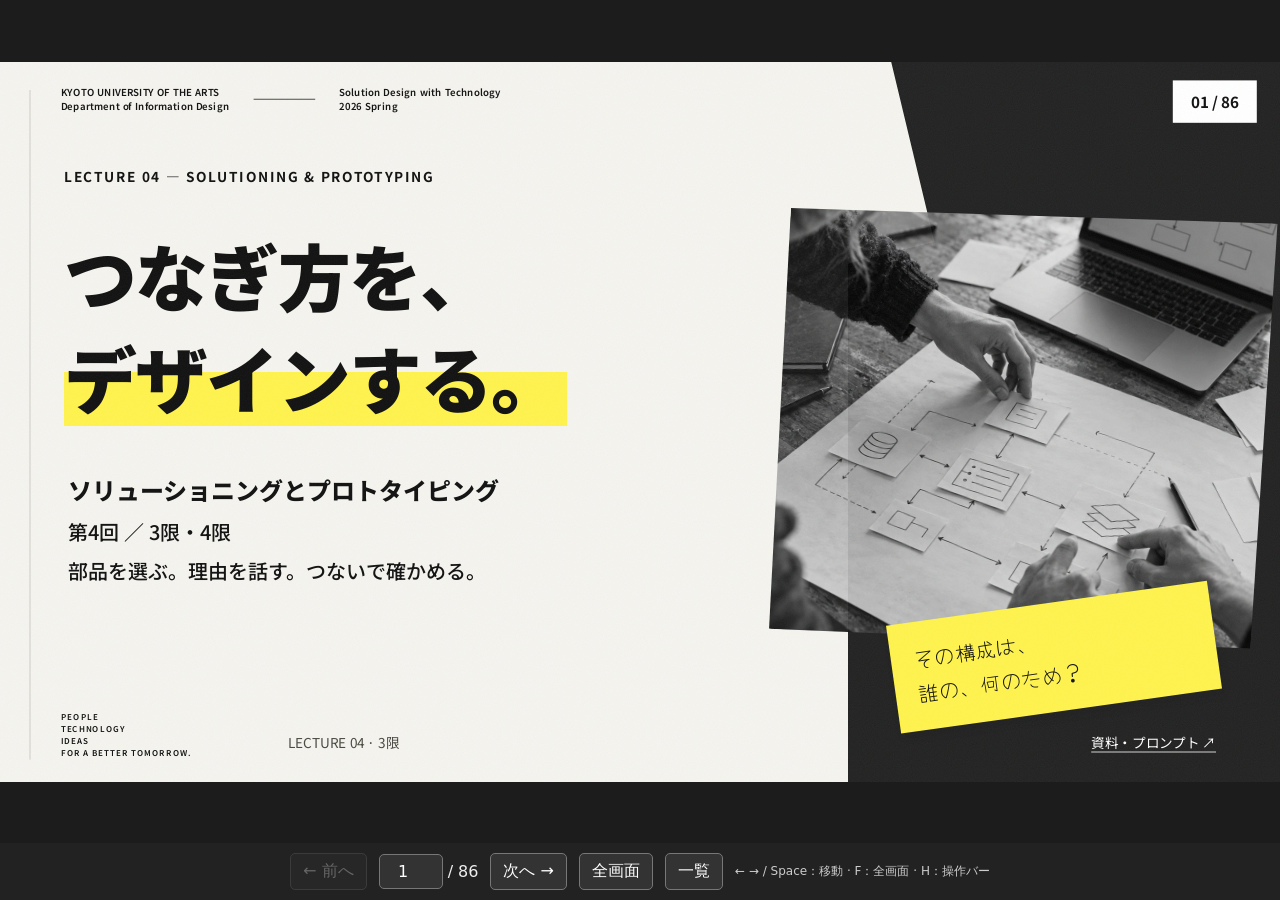
==== commit 9a7fe77e: "第4回の説明を補強し個人・チームの自主演習を追加" ====
--- a/2026/4_solutioning_and_prototyping/slides/index.html
+++ b/2026/4_solutioning_and_prototyping/slides/index.html
@@ -1,85 +1,107 @@
-<!doctype html><html lang="ja"><head><meta charset="utf-8"><meta name="viewport" content="width=device-width,initial-scale=1"><title>第4回 ソリューショニングとプロトタイピング</title><link rel="stylesheet" href="styles.css"></head><body><main id="stage" aria-label="第4回の講義スライド"><div id="deck"><section class="slide s4 s4-cover" data-title="つなぎ方を、デザインする。" aria-label="1：つなぎ方を、デザインする。"><header class="identity"><div>KYOTO UNIVERSITY OF THE ARTS<br>Department of Information Design</div><span class="identity-line"></span><div>Solution Design with Technology<br>2026 Spring</div></header><div class="page-tag">01 / 65</div><div class="eyebrow">LECTURE 04 — SOLUTIONING & PROTOTYPING</div><h1>つなぎ方を、<br><mark>デザインする。</mark></h1><div class="cover-black"></div><img class="cover-photo" src="assets/architecture-workshop.jpg" alt="紙の部品図と矢印でソフトウェアの構成を考えるイメージ"><div class="cover-sub">ソリューショニングとプロトタイピング<br><span style="font-size:25px;font-weight:500">第4回 ／ 3限・4限<br>部品を選ぶ。理由を話す。つないで確かめる。</span></div><div class="note yellow cover-note">その構成は、<br>誰の、何のため？</div><footer class="identity-bottom">PEOPLE<br>TECHNOLOGY<br>IDEAS<br>FOR A BETTER TOMORROW.</footer><div class="s4-foot"><span>LECTURE 04 · 3限</span><a href="workbook.html#section-1" target="_blank" rel="noopener">資料・プロンプト ↗</a></div></section>
-<section class="slide s4 s4-" data-title="今日は、判断を説明できる人へ。" aria-label="2：今日は、判断を説明できる人へ。" hidden><header class="identity"><div>KYOTO UNIVERSITY OF THE ARTS<br>Department of Information Design</div><span class="identity-line"></span><div>Solution Design with Technology<br>2026 Spring</div></header><div class="page-tag">02 / 65</div><div class="eyebrow">01 / GET READY</div><h1>今日は、<mark>判断を説明できる人へ。</mark></h1><div class="s4-content"><div class="s4-split"><article class="paper blue"><h2>3限：ひとりで理解する</h2><ul><li>部品と流れを図にする</li><li>変更する場所を予測する</li><li>選んだ理由を言える</li></ul></article><article class="paper pink"><h2>4限：チームで決める</h2><ul><li>AIと複数の案を比べる</li><li>図と理由を持ち寄る</li><li>合意した案を確かめる</li></ul></article></div></div><div class="takeaway">第2回「進め方」→ 第3回「誰のため」→ 第4回「どうつなぐ」</div><footer class="identity-bottom">PEOPLE<br>TECHNOLOGY<br>IDEAS<br>FOR A BETTER TOMORROW.</footer><div class="s4-foot"><span>LECTURE 04 · 3限</span><a href="workbook.html#section-1" target="_blank" rel="noopener">資料・プロンプト ↗</a></div></section>
-<section class="slide s4 s4-" data-title="今日の作業場所をつくる。" aria-label="3：今日の作業場所をつくる。" hidden><header class="identity"><div>KYOTO UNIVERSITY OF THE ARTS<br>Department of Information Design</div><span class="identity-line"></span><div>Solution Design with Technology<br>2026 Spring</div></header><div class="page-tag">03 / 65</div><div class="eyebrow">01 / GET READY</div><h1>今日の<mark>作業場所をつくる。</mark></h1><div class="s4-content"><div class="s4-sheet"><div><span>ソフトウェア開発演習</span><em>第4回フォルダを作る</em></div><div><span>新しいZIPを展開</span><em>starter-windows ／ starter-mac</em></div><div><span>そのフォルダを開く</span><em>Antigravity IDE → /speckit- の候補を確認</em></div></div><aside class="s4-sheet-note">前回の作業済み<br>フォルダは<br>使い回さない。</aside></div><div class="takeaway">ZIPのリンク・OS別の操作は、右下の資料リンクから。</div><footer class="identity-bottom">PEOPLE<br>TECHNOLOGY<br>IDEAS<br>FOR A BETTER TOMORROW.</footer><div class="s4-foot"><span>LECTURE 04 · 3限</span><a href="workbook.html#section-1" target="_blank" rel="noopener">資料・プロンプト ↗</a></div></section>
-<section class="slide s4 s4-" data-title="図は、四角と矢印でいい。" aria-label="4：図は、四角と矢印でいい。" hidden><header class="identity"><div>KYOTO UNIVERSITY OF THE ARTS<br>Department of Information Design</div><span class="identity-line"></span><div>Solution Design with Technology<br>2026 Spring</div></header><div class="page-tag">04 / 65</div><div class="eyebrow">01 / GET READY</div><h1>図は、<mark>四角と矢印でいい。</mark></h1><div class="s4-content"><div class="s4-exercise"><div class="s4-clock"><b>3</b><span>MINUTES<br>まず、手を動かそう。</span></div><div><ol class="s4-steps"><li><strong>Draw.io Integrationを入れる</strong><small>作者：Henning Dieterichs</small></li><li><strong>test.drawio.svg を作る</strong><small>四角を置き、矢印を引き、保存する</small></li><li><strong>開けなければブラウザ版へ</strong><small>app.diagrams.net ／ 紙に描いても参加できる</small></li></ol><div class="s4-output">残すもの → 編集できる図のファイル</div></div></div></div><div class="takeaway">準備14分の中で確認。きれいに描くことが目的ではありません。</div><footer class="identity-bottom">PEOPLE<br>TECHNOLOGY<br>IDEAS<br>FOR A BETTER TOMORROW.</footer><div class="s4-foot"><span>LECTURE 04 · 3限</span><a href="workbook.html#section-1" target="_blank" rel="noopener">資料・プロンプト ↗</a></div></section>
-<section class="slide s4 s4-" data-title="設計は、行き来する。" aria-label="5：設計は、行き来する。" hidden><header class="identity"><div>KYOTO UNIVERSITY OF THE ARTS<br>Department of Information Design</div><span class="identity-line"></span><div>Solution Design with Technology<br>2026 Spring</div></header><div class="page-tag">05 / 65</div><div class="eyebrow">02 / DEVELOPMENT CYCLE</div><h1>設計は、<mark>行き来する。</mark></h1><div class="s4-content"><div class="s4-timeline"><div class="stage"><b>WHAT</b><h3>要件</h3><p>何を満たす？</p></div><span class="arrow">→</span><div class="stage"><b>HOW</b><h3>設計</h3><p>どう実現する？</p></div><span class="arrow">→</span><div class="stage"><b>MAKE</b><h3>実装</h3><p>小さく作る</p></div><span class="arrow">→</span><div class="stage"><b>CHECK</b><h3>検証</h3><p>確かめて戻る</p></div></div></div><div class="takeaway">試して分かったことは、要件や設計へ戻す。</div><footer class="identity-bottom">PEOPLE<br>TECHNOLOGY<br>IDEAS<br>FOR A BETTER TOMORROW.</footer><div class="s4-foot"><span>LECTURE 04 · 3限</span><a href="workbook.html#section-2" target="_blank" rel="noopener">資料・プロンプト ↗</a></div></section>
-<section class="slide s4 s4-" data-title="願いを、確かめられる条件へ。" aria-label="6：願いを、確かめられる条件へ。" hidden><header class="identity"><div>KYOTO UNIVERSITY OF THE ARTS<br>Department of Information Design</div><span class="identity-line"></span><div>Solution Design with Technology<br>2026 Spring</div></header><div class="page-tag">06 / 65</div><div class="eyebrow">03 / REQUIREMENTS</div><h1>願いを、<mark>確かめられる条件へ。</mark></h1><div class="s4-content"><table class="s4-table"><thead><tr><th>段階</th><th>落とし物掲示板の例</th></tr></thead><tbody><tr><td>願い</td><td>落とした傘を、早く見つけたい</td></tr><tr><td>必要なこと</td><td>場所で絞って探したい</td></tr><tr><td>作る約束</td><td>図書館を選ぶと、図書館の投稿だけを表示する</td></tr><tr><td>確かめる例</td><td>図書館2件＋食堂1件 → 図書館の2件が出る</td></tr></tbody></table></div><div class="takeaway">この授業での整理です。言葉の分類より、どう確かめるか。</div><footer class="identity-bottom">PEOPLE<br>TECHNOLOGY<br>IDEAS<br>FOR A BETTER TOMORROW.</footer><div class="s4-foot"><span>LECTURE 04 · 3限</span><a href="workbook.html#section-3" target="_blank" rel="noopener">資料・プロンプト ↗</a></div></section>
-<section class="slide s4 s4-" data-title="できることと、使える品質。" aria-label="7：できることと、使える品質。" hidden><header class="identity"><div>KYOTO UNIVERSITY OF THE ARTS<br>Department of Information Design</div><span class="identity-line"></span><div>Solution Design with Technology<br>2026 Spring</div></header><div class="page-tag">07 / 65</div><div class="eyebrow">03 / REQUIREMENTS</div><h1>できることと、<mark>使える品質。</mark></h1><div class="s4-content"><div class="s4-split"><article class="paper blue"><h2>機能：何ができる？</h2><ul><li>投稿できる</li><li>一覧を見られる</li><li>選んだ投稿だけ削除できる</li></ul></article><article class="paper pink"><h2>品質：どんな条件で？</h2><ul><li>指定のスマホ幅で操作できる</li><li>指定の件数・環境で3秒以内</li><li>対象・条件・測り方まで決める</li></ul></article></div></div><div class="takeaway">問い：検索結果が0件なら、何を見せる？</div><footer class="identity-bottom">PEOPLE<br>TECHNOLOGY<br>IDEAS<br>FOR A BETTER TOMORROW.</footer><div class="s4-foot"><span>LECTURE 04 · 3限</span><a href="workbook.html#section-3" target="_blank" rel="noopener">資料・プロンプト ↗</a></div></section>
-<section class="slide s4 s4-" data-title="お題：学内の落とし物掲示板。" aria-label="8：お題：学内の落とし物掲示板。" hidden><header class="identity"><div>KYOTO UNIVERSITY OF THE ARTS<br>Department of Information Design</div><span class="identity-line"></span><div>Solution Design with Technology<br>2026 Spring</div></header><div class="page-tag">08 / 65</div><div class="eyebrow">04 / EXERCISE D-1</div><h1>お題：<mark>学内の落とし物掲示板。</mark></h1><div class="s4-content"><div class="s4-row"><article class="paper blue"><span class="n">01</span><h2>投稿する</h2><p>品名・拾った場所・<br>拾った日を入力する。</p></article><article class="paper yellow"><span class="n">02</span><h2>一覧を見る</h2><p>登録した落とし物が<br>全部見える。</p></article><article class="paper pink"><span class="n">03</span><h2>一件を消す</h2><p>同じ品名の別の投稿は<br>そのまま残る。</p></article></div></div><div class="takeaway">AC1・AC2・AC3 ／ ブラウザ内だけ。リロードで消えてよい。</div><footer class="identity-bottom">PEOPLE<br>TECHNOLOGY<br>IDEAS<br>FOR A BETTER TOMORROW.</footer><div class="s4-foot"><span>LECTURE 04 · 3限</span><a href="workbook.html#section-4" target="_blank" rel="noopener">資料・プロンプト ↗</a></div></section>
-<section class="slide s4 s4-" data-title="比べるときは、同じ3件。" aria-label="9：比べるときは、同じ3件。" hidden><header class="identity"><div>KYOTO UNIVERSITY OF THE ARTS<br>Department of Information Design</div><span class="identity-line"></span><div>Solution Design with Technology<br>2026 Spring</div></header><div class="page-tag">09 / 65</div><div class="eyebrow">04 / EXERCISE D-1</div><h1>比べるときは、<mark>同じ3件。</mark></h1><div class="s4-content"><table class="s4-table"><thead><tr><th>品名</th><th>拾った場所</th><th>拾った日</th></tr></thead><tbody><tr><td>傘</td><td>図書館</td><td>2026-10-10</td></tr><tr><td>傘</td><td>食堂</td><td>2026-10-11</td></tr><tr><td>ノート</td><td>図書館</td><td>2026-10-12</td></tr></tbody></table></div><div class="takeaway">変更前後で登録し直す。同じ名前でも、別の落とし物。</div><footer class="identity-bottom">PEOPLE<br>TECHNOLOGY<br>IDEAS<br>FOR A BETTER TOMORROW.</footer><div class="s4-foot"><span>LECTURE 04 · 3限</span><a href="workbook.html#section-4" target="_blank" rel="noopener">資料・プロンプト ↗</a></div></section>
-<section class="slide s4 s4-" data-title="D-1｜まず作って、確かめる。" aria-label="10：D-1｜まず作って、確かめる。" hidden><header class="identity"><div>KYOTO UNIVERSITY OF THE ARTS<br>Department of Information Design</div><span class="identity-line"></span><div>Solution Design with Technology<br>2026 Spring</div></header><div class="page-tag">10 / 65</div><div class="eyebrow">04 / EXERCISE D-1</div><h1>D-1｜まず作って、<mark>確かめる。</mark></h1><div class="s4-content"><div class="s4-exercise"><div class="s4-clock"><b>8</b><span>MINUTES<br>まず、手を動かそう。</span></div><div><ol class="s4-steps"><li><strong>specify → plan</strong><small>本文のプロンプトをコピー。計画の詳しいレビューは後へ。</small></li><li><strong>tasks → implement</strong><small>生成したアプリをブラウザで開く。</small></li><li><strong>3件を入れ、AC1〜AC3を確認</strong><small>未完了なら記録して、講師の基準版へ。</small></li></ol><div class="s4-output">残すもの → 使った版と、できた／未完了の記録</div></div></div></div><div class="takeaway">AIの設計は存在する。人がまだ理解・確認していない状態を観察する。</div><footer class="identity-bottom">PEOPLE<br>TECHNOLOGY<br>IDEAS<br>FOR A BETTER TOMORROW.</footer><div class="s4-foot"><span>LECTURE 04 · 3限</span><a href="workbook.html#section-4" target="_blank" rel="noopener">資料・プロンプト ↗</a></div></section>
-<section class="slide s4 s4-" data-title="「場所で絞り込みたい」。" aria-label="11：「場所で絞り込みたい」。" hidden><header class="identity"><div>KYOTO UNIVERSITY OF THE ARTS<br>Department of Information Design</div><span class="identity-line"></span><div>Solution Design with Technology<br>2026 Spring</div></header><div class="page-tag">11 / 65</div><div class="eyebrow">05 / PREDICT THE CHANGE</div><h1>「場所で<mark>絞り込みたい」。</mark></h1><div class="s4-content"><div class="s4-quote"><blockquote>どの部品を、<br>直せばいい？</blockquote><aside>まず2分、AIに変更を頼まず予測。<br><br>変更する部品は？<br>データは変わる？<br>何を検査する？</aside></div></div><div class="takeaway">5節：予測2分 → 変更・確認4分。分からなければ「不明」と書く。</div><footer class="identity-bottom">PEOPLE<br>TECHNOLOGY<br>IDEAS<br>FOR A BETTER TOMORROW.</footer><div class="s4-foot"><span>LECTURE 04 · 3限</span><a href="workbook.html#section-5" target="_blank" rel="noopener">資料・プロンプト ↗</a></div></section>
-<section class="slide s4 s4-" data-title="変更したら、元の動きも確かめる。" aria-label="12：変更したら、元の動きも確かめる。" hidden><header class="identity"><div>KYOTO UNIVERSITY OF THE ARTS<br>Department of Information Design</div><span class="identity-line"></span><div>Solution Design with Technology<br>2026 Spring</div></header><div class="page-tag">12 / 65</div><div class="eyebrow">05 / PREDICT THE CHANGE</div><h1>変更したら、<mark>元の動きも確かめる。</mark></h1><div class="s4-content"><table class="s4-table"><thead><tr><th>操作</th><th>期待する結果</th></tr></thead><tbody><tr><td>場所なし</td><td>3件が出る</td></tr><tr><td>図書館</td><td>傘とノートの2件</td></tr><tr><td>該当なし</td><td>0件だと分かる</td></tr><tr><td>投稿・一覧・削除</td><td>元のAC1〜AC3が通る</td></tr></tbody></table></div><div class="takeaway">今回、リロードでデータが消えるのは仕様どおり。設計の失敗とは判定しない。</div><footer class="identity-bottom">PEOPLE<br>TECHNOLOGY<br>IDEAS<br>FOR A BETTER TOMORROW.</footer><div class="s4-foot"><span>LECTURE 04 · 3限</span><a href="workbook.html#section-5" target="_blank" rel="noopener">資料・プロンプト ↗</a></div></section>
-<section class="slide s4 s4-" data-title="予測と実際を、分けて残す。" aria-label="13：予測と実際を、分けて残す。" hidden><header class="identity"><div>KYOTO UNIVERSITY OF THE ARTS<br>Department of Information Design</div><span class="identity-line"></span><div>Solution Design with Technology<br>2026 Spring</div></header><div class="page-tag">13 / 65</div><div class="eyebrow">06 / REFLECT</div><h1>予測と実際を、<mark>分けて残す。</mark></h1><div class="s4-content"><div class="s4-sheet"><div><span>使ったもの</span><em>自分の生成物 ／ 講師の基準版</em></div><div><span>予測した場所</span><em>どこを直すと思った？</em></div><div><span>実際の変更</span><em>何が変わった？</em></div><div><span>確認結果・疑問</span><em>観察した事実と、原因の推測を分ける</em></div></div><aside class="s4-sheet-note">3分で投稿<br>3分で共有<br><br>Slackへ。</aside></div><div class="takeaway">動いた人も、止まった人も。何が理解の手がかりになった？</div><footer class="identity-bottom">PEOPLE<br>TECHNOLOGY<br>IDEAS<br>FOR A BETTER TOMORROW.</footer><div class="s4-foot"><span>LECTURE 04 · 3限</span><a href="workbook.html#section-6" target="_blank" rel="noopener">資料・プロンプト ↗</a></div></section>
-<section class="slide s4 s4-chapter" data-title="全体の構造を、理由と一緒に考える。" aria-label="14：全体の構造を、理由と一緒に考える。" hidden><header class="identity"><div>KYOTO UNIVERSITY OF THE ARTS<br>Department of Information Design</div><span class="identity-line"></span><div>Solution Design with Technology<br>2026 Spring</div></header><div class="page-tag">14 / 65</div><div class="eyebrow">ARCHITECTURE / WHY THIS STRUCTURE?</div><h1>全体の構造を、<br><mark>理由と一緒に考える。</mark></h1><div class="chapter-n">01</div><p class="chapter-copy">設計：誰が何をして、どうつながるか。<br>アーキテクチャ：全体の構造と重要な品質の判断。</p><div class="chapter-note">最初に全部を<br>決め切らなくていい。</div><footer class="identity-bottom">PEOPLE<br>TECHNOLOGY<br>IDEAS<br>FOR A BETTER TOMORROW.</footer><div class="s4-foot"><span>LECTURE 04 · 3限</span><a href="workbook.html#section-7" target="_blank" rel="noopener">資料・プロンプト ↗</a></div></section>
-<section class="slide s4 s4-" data-title="コンポーネントは、役割を持つ部品。" aria-label="15：コンポーネントは、役割を持つ部品。" hidden><header class="identity"><div>KYOTO UNIVERSITY OF THE ARTS<br>Department of Information Design</div><span class="identity-line"></span><div>Solution Design with Technology<br>2026 Spring</div></header><div class="page-tag">15 / 65</div><div class="eyebrow">07 / ARCHITECTURE</div><h1>コンポーネントは、<mark>役割を持つ部品。</mark></h1><div class="s4-content"><table class="s4-table"><thead><tr><th>役割の分類</th><th>やさしく言うと</th><th>例</th></tr></thead><tbody><tr><td>UI</td><td>見たり操作したりする</td><td>投稿フォーム・一覧</td></tr><tr><td>コンピュート</td><td>調べる・計算する・加工する</td><td>入力確認・写真加工</td></tr><tr><td>ストレージ・データ管理</td><td>置いて、取り出す</td><td>DB・写真の保存先</td></tr><tr><td>通信・メッセージング</td><td>つなぎ、情報や依頼を届ける</td><td>通信の窓口・キュー</td></tr></tbody></table></div><div class="takeaway">役割を理解する分類。一つの製品が複数の役割を持つこともある。</div><footer class="identity-bottom">PEOPLE<br>TECHNOLOGY<br>IDEAS<br>FOR A BETTER TOMORROW.</footer><div class="s4-foot"><span>LECTURE 04 · 3限</span><a href="workbook.html#section-7" target="_blank" rel="noopener">資料・プロンプト ↗</a></div></section>
-<section class="slide s4 s4-" data-title="今回は、情報の置き場所を詳しく。" aria-label="16：今回は、情報の置き場所を詳しく。" hidden><header class="identity"><div>KYOTO UNIVERSITY OF THE ARTS<br>Department of Information Design</div><span class="identity-line"></span><div>Solution Design with Technology<br>2026 Spring</div></header><div class="page-tag">16 / 65</div><div class="eyebrow">07 / ARCHITECTURE</div><h1>今回は、<mark>情報の置き場所を詳しく。</mark></h1><div class="s4-content"><div class="s4-quote"><blockquote>何を、<br>いつまで残す？</blockquote><aside>処理中だけ？<br>翌日も必要？<br>一覧の情報？<br>写真そのもの？</aside></div></div><div class="takeaway">全体像のうち、ストレージ・データ管理へ。</div><footer class="identity-bottom">PEOPLE<br>TECHNOLOGY<br>IDEAS<br>FOR A BETTER TOMORROW.</footer><div class="s4-foot"><span>LECTURE 04 · 3限</span><a href="workbook.html#section-7" target="_blank" rel="noopener">資料・プロンプト ↗</a></div></section>
-<section class="slide s4 s4-" data-title="メモリとDBは、二択ではない。" aria-label="17：メモリとDBは、二択ではない。" hidden><header class="identity"><div>KYOTO UNIVERSITY OF THE ARTS<br>Department of Information Design</div><span class="identity-line"></span><div>Solution Design with Technology<br>2026 Spring</div></header><div class="page-tag">17 / 65</div><div class="eyebrow">07 / ARCHITECTURE</div><h1>メモリとDBは、<mark>二択ではない。</mark></h1><div class="s4-content"><div class="s4-split"><article class="paper blue"><h2>メモリ：作業机</h2><ul><li>素早く読み書きする場所</li><li>一般的なRAMは揮発性</li><li>ページ内の変数はリロードで失われる</li></ul></article><article class="paper pink"><h2>DB：整理する仕組み</h2><ul><li>情報を検索・更新・管理する</li><li>SSD等への永続化で再起動後に復元</li><li>DBも内部でメモリを使う</li></ul></article></div></div><div class="takeaway">速さは処理・通信・データ量にもよる。永続化してもバックアップ等は必要。</div><footer class="identity-bottom">PEOPLE<br>TECHNOLOGY<br>IDEAS<br>FOR A BETTER TOMORROW.</footer><div class="s4-foot"><span>LECTURE 04 · 3限</span><a href="workbook.html#section-7" target="_blank" rel="noopener">資料・プロンプト ↗</a></div></section>
-<section class="slide s4 s4-" data-title="写真はどこへ？ 控えはいつまで？" aria-label="18：写真はどこへ？ 控えはいつまで？" hidden><header class="identity"><div>KYOTO UNIVERSITY OF THE ARTS<br>Department of Information Design</div><span class="identity-line"></span><div>Solution Design with Technology<br>2026 Spring</div></header><div class="page-tag">18 / 65</div><div class="eyebrow">07 / ARCHITECTURE</div><h1>写真はどこへ？ <mark>控えはいつまで？</mark></h1><div class="s4-content"><table class="s4-table"><thead><tr><th>置き方</th><th>役割と例</th><th>考えること</th></tr></thead><tbody><tr><td>ファイル／オブジェクト</td><td>写真本体を保存する</td><td>誰が見られる？ 投稿と一緒に消す？</td></tr><tr><td>DBとの組み合わせ</td><td>DBには写真の保存先を記録する</td><td>情報と写真をどう結び付ける？</td></tr><tr><td>キャッシュ</td><td>よく使う結果を一時保持する</td><td>いつ更新・期限切れ・破棄にする？</td></tr></tbody></table></div><div class="takeaway">RAMは媒体、DBは管理の仕組み、キャッシュは使い方。</div><footer class="identity-bottom">PEOPLE<br>TECHNOLOGY<br>IDEAS<br>FOR A BETTER TOMORROW.</footer><div class="s4-foot"><span>LECTURE 04 · 3限</span><a href="workbook.html#section-7" target="_blank" rel="noopener">資料・プロンプト ↗</a></div></section>
-<section class="slide s4 s4-" data-title="「受付」と「完了」を、分けられる。" aria-label="19：「受付」と「完了」を、分けられる。" hidden><header class="identity"><div>KYOTO UNIVERSITY OF THE ARTS<br>Department of Information Design</div><span class="identity-line"></span><div>Solution Design with Technology<br>2026 Spring</div></header><div class="page-tag">19 / 65</div><div class="eyebrow">07 / ARCHITECTURE</div><h1>「受付」と「完了」を、<mark>分けられる。</mark></h1><div class="s4-content"><div class="s4-split"><article class="paper blue"><h2>同期：結果を待つ</h2><ul><li>保存結果を待って「登録しました」</li><li>流れを追いやすい</li><li>重い処理では待ち時間を考える</li></ul></article><article class="paper pink"><h2>非同期：後で完了する</h2><ul><li>まず「受付・処理中」を返す</li><li>完了や失敗を後から伝える</li><li>状態の管理・再試行が必要</li></ul></article></div></div><div class="takeaway">非同期にしても、仕事そのものが速くなるとは限らない。</div><footer class="identity-bottom">PEOPLE<br>TECHNOLOGY<br>IDEAS<br>FOR A BETTER TOMORROW.</footer><div class="s4-foot"><span>LECTURE 04 · 3限</span><a href="workbook.html#section-7" target="_blank" rel="noopener">資料・プロンプト ↗</a></div></section>
-<section class="slide s4 s4-" data-title="依頼を渡す部品と、実行する部品。" aria-label="20：依頼を渡す部品と、実行する部品。" hidden><header class="identity"><div>KYOTO UNIVERSITY OF THE ARTS<br>Department of Information Design</div><span class="identity-line"></span><div>Solution Design with Technology<br>2026 Spring</div></header><div class="page-tag">20 / 65</div><div class="eyebrow">07 / ARCHITECTURE</div><h1>依頼を渡す部品と、<mark>実行する部品。</mark></h1><div class="s4-content"><svg class="s4-diagram" viewBox="0 0 1440 495" role="img" aria-label="部品と情報の流れ"><defs><marker id="arrow" viewBox="0 0 10 10" refX="9" refY="5" markerWidth="9" markerHeight="9" orient="auto-start-reverse"><path d="M0 0L10 5L0 10z" fill="#151515"/></marker></defs><path class="edge" d="M310 215L560 215" marker-end="url(#arrow)"/><text class="edge-label" x="435" y="187" text-anchor="middle">依頼を入れる</text><path class="edge" d="M870 215L1120 215" marker-end="url(#arrow)"/><text class="edge-label" x="995" y="187" text-anchor="middle">依頼を受け取る</text><rect class="node" x="0" y="155" width="310" height="120" fill="#dceaf0"/><text class="node-title" x="155.0" y="197" text-anchor="middle">アプリケーション</text><text class="node-sub" x="155.0" y="234" text-anchor="middle">加工を依頼する</text><rect class="node" x="560" y="155" width="310" height="120" fill="#fff34d"/><text class="node-title" x="715.0" y="197" text-anchor="middle">メッセージキュー</text><text class="node-sub" x="715.0" y="234" text-anchor="middle">依頼を受け渡す</text><rect class="node" x="1120" y="155" width="310" height="120" fill="#f5d9df"/><text class="node-title" x="1275.0" y="197" text-anchor="middle">ワーカー</text><text class="node-sub" x="1275.0" y="234" text-anchor="middle">写真を加工する</text></svg></div><div class="takeaway">キュー自身は写真を加工しない。ワーカーが計算し、結果を保存する。</div><footer class="identity-bottom">PEOPLE<br>TECHNOLOGY<br>IDEAS<br>FOR A BETTER TOMORROW.</footer><div class="s4-foot"><span>LECTURE 04 · 3限</span><a href="workbook.html#section-7" target="_blank" rel="noopener">資料・プロンプト ↗</a></div></section>
-<section class="slide s4 s4-" data-title="部品を組み合わせると、流れになる。" aria-label="21：部品を組み合わせると、流れになる。" hidden><header class="identity"><div>KYOTO UNIVERSITY OF THE ARTS<br>Department of Information Design</div><span class="identity-line"></span><div>Solution Design with Technology<br>2026 Spring</div></header><div class="page-tag">21 / 65</div><div class="eyebrow">07 / ARCHITECTURE</div><h1>部品を組み合わせると、<mark>流れになる。</mark></h1><div class="s4-content"><svg class="s4-diagram" viewBox="0 0 1440 495" role="img" aria-label="部品と情報の流れ"><defs><marker id="arrow" viewBox="0 0 10 10" refX="9" refY="5" markerWidth="9" markerHeight="9" orient="auto-start-reverse"><path d="M0 0L10 5L0 10z" fill="#151515"/></marker></defs><path class="edge" d="M250 210L380 210" marker-end="url(#arrow)"/><text class="edge-label" x="310" y="182" text-anchor="middle">投稿</text><path class="edge" d="M660 180L820 65" marker-end="url(#arrow)"/><text class="edge-label" x="716" y="99" text-anchor="middle">保存</text><path class="edge" d="M660 255L820 400" marker-end="url(#arrow)"/><text class="edge-label" x="715" y="360" text-anchor="middle">写真</text><path class="edge" d="M660 222L820 222" marker-end="url(#arrow)"/><text class="edge-label" x="735" y="196" text-anchor="middle">依頼</text><path class="edge" d="M1070 222L1160 222" marker-end="url(#arrow)"/><path class="edge" d="M1280 168L1080 65" marker-end="url(#arrow)"/><text class="edge-label" x="1250" y="65" text-anchor="middle">完了状態</text><path class="edge" d="M1280 278L1080 400" marker-end="url(#arrow)"/><text class="edge-label" x="1260" y="397" text-anchor="middle">加工結果</text><rect class="node" x="0" y="160" width="250" height="120" fill="#ffffff"/><text class="node-title" x="125.0" y="202" text-anchor="middle">ブラウザ</text><text class="node-sub" x="125.0" y="239" text-anchor="middle">受付と状態を見る</text><rect class="node" x="380" y="160" width="280" height="120" fill="#dceaf0"/><text class="node-title" x="520.0" y="202" text-anchor="middle">アプリ／API</text><text class="node-sub" x="520.0" y="239" text-anchor="middle">保存・受付を担当</text><rect class="node" x="820" y="0" width="260" height="110" fill="#dcecd9"/><text class="node-title" x="950.0" y="42" text-anchor="middle">DB</text><text class="node-sub" x="950.0" y="79" text-anchor="middle">投稿・状態を残す</text><rect class="node" x="820" y="345" width="260" height="110" fill="#dcecd9"/><text class="node-title" x="950.0" y="387" text-anchor="middle">画像ストレージ</text><text class="node-sub" x="950.0" y="424" text-anchor="middle">写真を残す</text><rect class="node" x="820" y="168" width="250" height="110" fill="#fff34d"/><text class="node-title" x="945.0" y="210" text-anchor="middle">キュー</text><text class="node-sub" x="945.0" y="247" text-anchor="middle">加工の依頼</text><rect class="node" x="1160" y="168" width="270" height="110" fill="#f5d9df"/><text class="node-title" x="1295.0" y="210" text-anchor="middle">ワーカー</text><text class="node-sub" x="1295.0" y="247" text-anchor="middle">写真を加工</text></svg></div><div class="takeaway">構成例。通知失敗・再配信・重複への対処も必要。必ず一度だけ処理されるとは限らない。</div><footer class="identity-bottom">PEOPLE<br>TECHNOLOGY<br>IDEAS<br>FOR A BETTER TOMORROW.</footer><div class="s4-foot"><span>LECTURE 04 · 3限</span><a href="workbook.html#section-7" target="_blank" rel="noopener">資料・プロンプト ↗</a></div></section>
-<section class="slide s4 s4-" data-title="その部品は、本当に必要？" aria-label="22：その部品は、本当に必要？" hidden><header class="identity"><div>KYOTO UNIVERSITY OF THE ARTS<br>Department of Information Design</div><span class="identity-line"></span><div>Solution Design with Technology<br>2026 Spring</div></header><div class="page-tag">22 / 65</div><div class="eyebrow">07 / ARCHITECTURE</div><h1>その部品は、<mark>本当に必要？</mark></h1><div class="s4-content"><div class="s4-row"><article class="paper yellow"><span class="n">01</span><h2>授業で試す</h2><p>画面の使いやすさだけなら、<br>メモリで足りる？</p></article><article class="paper blue"><span class="n">02</span><h2>翌日も使う</h2><p>別端末と共有するなら、<br>どこへ保存する？</p></article><article class="paper pink"><span class="n">03</span><h2>加工に30秒</h2><p>待たせたくないなら、<br>受付と完了をどう分ける？</p></article></div></div><div class="takeaway">隣の人と3分。必要な部品と、まだ要らない部品を選ぶ。</div><footer class="identity-bottom">PEOPLE<br>TECHNOLOGY<br>IDEAS<br>FOR A BETTER TOMORROW.</footer><div class="s4-foot"><span>LECTURE 04 · 3限</span><a href="workbook.html#section-7" target="_blank" rel="noopener">資料・プロンプト ↗</a></div></section>
-<section class="slide s4 s4-" data-title="難しい言葉を、自分の言葉へ。" aria-label="23：難しい言葉を、自分の言葉へ。" hidden><header class="identity"><div>KYOTO UNIVERSITY OF THE ARTS<br>Department of Information Design</div><span class="identity-line"></span><div>Solution Design with Technology<br>2026 Spring</div></header><div class="page-tag">23 / 65</div><div class="eyebrow">08 / INTERFACE AGREEMENTS</div><h1>難しい言葉を、<mark>自分の言葉へ。</mark></h1><div class="s4-content"><table class="s4-table compact"><thead><tr><th>設計の言葉</th><th>やさしく言うと</th></tr></thead><tbody><tr><td>データ</td><td>扱う情報。何を覚えておく？</td></tr><tr><td>責務</td><td>担当する仕事。誰が何をする？</td></tr><tr><td>入出力</td><td>渡すもの・返ってくるもの。何を頼む？</td></tr><tr><td>失敗・境界</td><td>うまくいかないとき・ぎりぎりの条件では？</td></tr><tr><td>更新の通知</td><td>変わったことの伝え方。誰に知らせる？</td></tr></tbody></table></div><div class="takeaway">契約＝部品どうしで共有する約束。</div><footer class="identity-bottom">PEOPLE<br>TECHNOLOGY<br>IDEAS<br>FOR A BETTER TOMORROW.</footer><div class="s4-foot"><span>LECTURE 04 · 3限</span><a href="workbook.html#section-8" target="_blank" rel="noopener">資料・プロンプト ↗</a></div></section>
-<section class="slide s4 s4-" data-title="同じ「傘」でも、別の一件。" aria-label="24：同じ「傘」でも、別の一件。" hidden><header class="identity"><div>KYOTO UNIVERSITY OF THE ARTS<br>Department of Information Design</div><span class="identity-line"></span><div>Solution Design with Technology<br>2026 Spring</div></header><div class="page-tag">24 / 65</div><div class="eyebrow">08 / INTERFACE AGREEMENTS</div><h1>同じ「傘」でも、<mark>別の一件。</mark></h1><div class="s4-content"><div class="s4-split"><article class="paper blue"><h2>item-001</h2><ul><li>品名：傘</li><li>場所：図書館</li><li>日付：2026-10-10</li></ul></article><article class="paper pink"><h2>item-002</h2><ul><li>品名：傘</li><li>場所：食堂</li><li>日付：2026-10-11</li></ul></article></div></div><div class="takeaway">削除するときは品名ではなく番号を渡す。返事は「削除できた／できなかった」。</div><footer class="identity-bottom">PEOPLE<br>TECHNOLOGY<br>IDEAS<br>FOR A BETTER TOMORROW.</footer><div class="s4-foot"><span>LECTURE 04 · 3限</span><a href="workbook.html#section-8" target="_blank" rel="noopener">資料・プロンプト ↗</a></div></section>
-<section class="slide s4 s4-" data-title="画面とデータ管理の、担当を分ける。" aria-label="25：画面とデータ管理の、担当を分ける。" hidden><header class="identity"><div>KYOTO UNIVERSITY OF THE ARTS<br>Department of Information Design</div><span class="identity-line"></span><div>Solution Design with Technology<br>2026 Spring</div></header><div class="page-tag">25 / 65</div><div class="eyebrow">08 / INTERFACE AGREEMENTS</div><h1>画面とデータ管理の、<mark>担当を分ける。</mark></h1><div class="s4-content"><svg class="s4-diagram" viewBox="0 0 1440 495" role="img" aria-label="部品と情報の流れ"><defs><marker id="arrow" viewBox="0 0 10 10" refX="9" refY="5" markerWidth="9" markerHeight="9" orient="auto-start-reverse"><path d="M0 0L10 5L0 10z" fill="#151515"/></marker></defs><path class="edge" d="M400 95L825 200" marker-end="url(#arrow)"/><text class="edge-label" x="604" y="115" text-anchor="middle">追加して</text><path class="edge" d="M400 370L825 260" marker-end="url(#arrow)"/><text class="edge-label" x="620" y="375" text-anchor="middle">条件に合う一覧を返して</text><path class="edge" d="M200 150L200 320" marker-end="url(#arrow)"/><text class="edge-label" x="332" y="243" text-anchor="middle">成功したら再表示</text><rect class="node" x="30" y="35" width="370" height="115" fill="#dceaf0"/><text class="node-title" x="215.0" y="77" text-anchor="middle">投稿フォーム</text><text class="node-sub" x="215.0" y="114" text-anchor="middle">入力を受け取る</text><rect class="node" x="30" y="320" width="370" height="115" fill="#fff34d"/><text class="node-title" x="215.0" y="362" text-anchor="middle">一覧・検索</text><text class="node-sub" x="215.0" y="399" text-anchor="middle">条件と結果を表示</text><rect class="node" x="825" y="170" width="450" height="120" fill="#dcecd9"/><text class="node-title" x="1050.0" y="212" text-anchor="middle">データ管理</text><text class="node-sub" x="1050.0" y="249" text-anchor="middle">追加・取得・削除</text></svg></div><div class="takeaway">保存方法を変えると、通信や失敗の約束も見直すことがある。</div><footer class="identity-bottom">PEOPLE<br>TECHNOLOGY<br>IDEAS<br>FOR A BETTER TOMORROW.</footer><div class="s4-foot"><span>LECTURE 04 · 3限</span><a href="workbook.html#section-8" target="_blank" rel="noopener">資料・プロンプト ↗</a></div></section>
-<section class="slide s4 s4-" data-title="「同じ意味」を、具体例で確かめる。" aria-label="26：「同じ意味」を、具体例で確かめる。" hidden><header class="identity"><div>KYOTO UNIVERSITY OF THE ARTS<br>Department of Information Design</div><span class="identity-line"></span><div>Solution Design with Technology<br>2026 Spring</div></header><div class="page-tag">26 / 65</div><div class="eyebrow">08 / INTERFACE AGREEMENTS</div><h1>「同じ意味」を、<mark>具体例で確かめる。</mark></h1><div class="s4-content"><div class="s4-quote"><blockquote>「図書館で絞る」<br>それ、同じ答え？</blockquote><aside>完全一致？<br>部分一致？<br>条件なしなら？<br>0件なら？</aside></div></div><div class="takeaway">担当者が同じ例に同じ答えを返せるか。書かれていなければ決める。</div><footer class="identity-bottom">PEOPLE<br>TECHNOLOGY<br>IDEAS<br>FOR A BETTER TOMORROW.</footer><div class="s4-foot"><span>LECTURE 04 · 3限</span><a href="workbook.html#section-8" target="_blank" rel="noopener">資料・プロンプト ↗</a></div></section>
-<section class="slide s4 s4-" data-title="AIに、選択肢を出してもらう。" aria-label="27：AIに、選択肢を出してもらう。" hidden><header class="identity"><div>KYOTO UNIVERSITY OF THE ARTS<br>Department of Information Design</div><span class="identity-line"></span><div>Solution Design with Technology<br>2026 Spring</div></header><div class="page-tag">27 / 65</div><div class="eyebrow">09 / DESIGN WITH AI</div><h1>AIに、<mark>選択肢を出してもらう。</mark></h1><div class="s4-content"><div class="s4-prompt"><pre>場所の絞り込みを設計します。
+<!doctype html><html lang="ja"><head><meta charset="utf-8"><meta name="viewport" content="width=device-width,initial-scale=1"><title>第4回 ソリューショニングとプロトタイピング</title><link rel="stylesheet" href="styles.css"></head><body><main id="stage" aria-label="第4回の講義スライド"><div id="deck"><section class="slide s4 s4-cover" data-title="つなぎ方を、デザインする。" aria-label="1：つなぎ方を、デザインする。"><header class="identity"><div>KYOTO UNIVERSITY OF THE ARTS<br>Department of Information Design</div><span class="identity-line"></span><div>Solution Design with Technology<br>2026 Spring</div></header><div class="page-tag">01 / 86</div><div class="eyebrow">LECTURE 04 — SOLUTIONING & PROTOTYPING</div><h1>つなぎ方を、<br><mark>デザインする。</mark></h1><div class="cover-black"></div><img class="cover-photo" src="assets/architecture-workshop.jpg" alt="紙の部品図と矢印でソフトウェアの構成を考えるイメージ"><div class="cover-sub">ソリューショニングとプロトタイピング<br><span style="font-size:25px;font-weight:500">第4回 ／ 3限・4限<br>部品を選ぶ。理由を話す。つないで確かめる。</span></div><div class="note yellow cover-note">その構成は、<br>誰の、何のため？</div><footer class="identity-bottom">PEOPLE<br>TECHNOLOGY<br>IDEAS<br>FOR A BETTER TOMORROW.</footer><div class="s4-foot"><span>LECTURE 04 · 3限</span><a href="workbook.html#section-1" target="_blank" rel="noopener">資料・プロンプト ↗</a></div></section>
+<section class="slide s4 s4-" data-title="今日は、判断を説明できる人へ。" aria-label="2：今日は、判断を説明できる人へ。" hidden><header class="identity"><div>KYOTO UNIVERSITY OF THE ARTS<br>Department of Information Design</div><span class="identity-line"></span><div>Solution Design with Technology<br>2026 Spring</div></header><div class="page-tag">02 / 86</div><div class="eyebrow">01 / GET READY</div><h1>今日は、<mark>判断を説明できる人へ。</mark></h1><div class="s4-content"><div class="s4-split"><article class="paper blue"><h2>3限：ひとりで理解する</h2><ul><li>部品と流れを図にする</li><li>変更する場所を予測する</li><li>選んだ理由を言える</li></ul></article><article class="paper pink"><h2>4限：チームで決める</h2><ul><li>AIと複数の案を比べる</li><li>図と理由を持ち寄る</li><li>合意した案を確かめる</li></ul></article></div></div><div class="takeaway">第2回「進め方」→ 第3回「誰のため」→ 第4回「どうつなぐ」</div><footer class="identity-bottom">PEOPLE<br>TECHNOLOGY<br>IDEAS<br>FOR A BETTER TOMORROW.</footer><div class="s4-foot"><span>LECTURE 04 · 3限</span><a href="workbook.html#section-1" target="_blank" rel="noopener">資料・プロンプト ↗</a></div></section>
+<section class="slide s4 s4-roadmap" data-title="7回の授業で、つくる力をつなぐ。" aria-label="3：7回の授業で、つくる力をつなぐ。" hidden><header class="identity"><div>KYOTO UNIVERSITY OF THE ARTS<br>Department of Information Design</div><span class="identity-line"></span><div>Solution Design with Technology<br>2026 Spring</div></header><div class="page-tag">03 / 86</div><div class="eyebrow">01 / GET READY</div><h1>7回の授業で、<mark>つくる力をつなぐ。</mark></h1><div class="s4-content"><p class="roadmap-lead">問いから始めて、仲間と形にする。<br>今日は「どう分け、どうつなぐか」を学ぶ。</p><aside class="roadmap-note">今日の図と判断を、<br>第6・7回の制作へ。</aside><div class="route-line"></div><div class="route r1"><b>01</b><h3>ソリューション<br>基礎</h3><p>何を解決する？</p><span class="hand">Why?</span></div><div class="route r2"><b>02</b><h3>開発方法論<br>アジャイル</h3><p>どう進める？</p><span class="hand">How we work</span></div><div class="route r3"><b>03</b><h3>デザイン思考<br>ユーザー理解</h3><p>誰のため？</p><span class="hand">For whom?</span></div><div class="route r4"><span class="you-are">TODAY ↓</span><b>04</b><h3>ソリューション<br>設計と試作</h3><p>部品と判断をつなぐ</p><span class="hand">Design together</span></div><div class="route r5"><b>05</b><h3>対話と問い<br>価値のデザイン</h3><p>大切なことは？</p><span class="hand">Find value</span></div><div class="route r6"><b>06</b><h3>ケーススタディ<br>デザイン・演習</h3><p>学びを組み合わせる</p><span class="hand">Connect</span></div><div class="route r7"><b>07</b><h3>ケーススタディ<br>制作・成果発表</h3><p>伝えて、確かめる</p><span class="hand">Share!</span></div></div><div class="takeaway">全7回 ／ 1回につき2コマ・各100分。番号は授業の実施順。今日は第4回。</div><footer class="identity-bottom">PEOPLE<br>TECHNOLOGY<br>IDEAS<br>FOR A BETTER TOMORROW.</footer><div class="s4-foot"><span>LECTURE 04 · 3限</span><a href="workbook.html#section-1-1" target="_blank" rel="noopener">資料・プロンプト ↗</a></div></section>
+<section class="slide s4 s4-" data-title="今日の作業場所をつくる。" aria-label="4：今日の作業場所をつくる。" hidden><header class="identity"><div>KYOTO UNIVERSITY OF THE ARTS<br>Department of Information Design</div><span class="identity-line"></span><div>Solution Design with Technology<br>2026 Spring</div></header><div class="page-tag">04 / 86</div><div class="eyebrow">01 / GET READY</div><h1>今日の<mark>作業場所をつくる。</mark></h1><div class="s4-content"><div class="s4-sheet"><div><span>ソフトウェア開発演習</span><em>第4回フォルダを作る</em></div><div><span>新しいZIPを展開</span><em>starter-windows ／ starter-mac</em></div><div><span>そのフォルダを開く</span><em>Antigravity IDE → /speckit- の候補を確認</em></div></div><aside class="s4-sheet-note">前回の作業済み<br>フォルダは<br>使い回さない。</aside></div><div class="takeaway">starter-windows / starter-mac そのものを開く。空に見えても正常。困ったら手を挙げてペアで参加。</div><footer class="identity-bottom">PEOPLE<br>TECHNOLOGY<br>IDEAS<br>FOR A BETTER TOMORROW.</footer><div class="s4-foot"><span>LECTURE 04 · 3限</span><a href="workbook.html#section-1-4" target="_blank" rel="noopener">資料・プロンプト ↗</a></div></section>
+<section class="slide s4 s4-" data-title="図は、四角と矢印でいい。" aria-label="5：図は、四角と矢印でいい。" hidden><header class="identity"><div>KYOTO UNIVERSITY OF THE ARTS<br>Department of Information Design</div><span class="identity-line"></span><div>Solution Design with Technology<br>2026 Spring</div></header><div class="page-tag">05 / 86</div><div class="eyebrow">01 / GET READY</div><h1>図は、<mark>四角と矢印でいい。</mark></h1><div class="s4-content"><div class="s4-exercise"><div class="s4-clock"><b>3</b><span>MINUTES<br>まず、手を動かそう。</span></div><div><ol class="s4-steps"><li><strong>Draw.io Integrationを入れる</strong><small>作者：Henning Dieterichs</small></li><li><strong>test.drawio.svg を作る</strong><small>四角を置き、矢印を引き、保存する</small></li><li><strong>開けなければブラウザ版へ</strong><small>app.diagrams.net ／ 紙に描いても参加できる</small></li></ol><div class="s4-output">残すもの → 編集できる図のファイル</div></div></div></div><div class="takeaway">準備14分の中で確認。きれいに描くことが目的ではありません。</div><footer class="identity-bottom">PEOPLE<br>TECHNOLOGY<br>IDEAS<br>FOR A BETTER TOMORROW.</footer><div class="s4-foot"><span>LECTURE 04 · 3限</span><a href="workbook.html#section-1-7" target="_blank" rel="noopener">資料・プロンプト ↗</a></div></section>
+<section class="slide s4 s4-" data-title="作って確かめ、要件と設計を見直す。" aria-label="6：作って確かめ、要件と設計を見直す。" hidden><header class="identity"><div>KYOTO UNIVERSITY OF THE ARTS<br>Department of Information Design</div><span class="identity-line"></span><div>Solution Design with Technology<br>2026 Spring</div></header><div class="page-tag">06 / 86</div><div class="eyebrow">02 / DEVELOPMENT CYCLE</div><h1>作って確かめ、<mark>要件と設計を見直す。</mark></h1><div class="s4-content"><svg class="s4-diagram" viewBox="0 0 1440 495" role="img" aria-label="部品と情報の流れ"><defs><marker id="arrow-8" viewBox="0 0 10 10" refX="9" refY="5" markerWidth="9" markerHeight="9" orient="auto-start-reverse"><path d="M0 0L10 5L0 10z" fill="#151515"/></marker></defs><path class="edge" d="M240 165L300 165" marker-end="url(#arrow-8)"/><path class="edge" d="M540 165L600 165" marker-end="url(#arrow-8)"/><path class="edge" d="M840 165L900 165" marker-end="url(#arrow-8)"/><path class="edge" d="M1140 165L1200 165" marker-end="url(#arrow-8)"/><path class="edge" d="M960 220V285H420V220" marker-end="url(#arrow-8)"/><text class="edge-label" x="690" y="265" text-anchor="middle">使いにくい → 作り方を見直す</text><path class="edge" d="M1020 220V365H120V220" marker-end="url(#arrow-8)"/><text class="edge-label" x="540" y="345" text-anchor="middle">必要なものが違う → 要件へ</text><path class="edge" d="M1320 220V445H60V220" marker-end="url(#arrow-8)"/><text class="edge-label" x="850" y="425" text-anchor="middle">利用者の声・障害 → 要件へ</text><rect class="node" x="0" y="110" width="240" height="110" fill="#fff34d"/><text class="node-title" x="120.0" y="152" text-anchor="middle">要件</text><text class="node-sub" x="120.0" y="189" text-anchor="middle">何を満たす？</text><rect class="node" x="300" y="110" width="240" height="110" fill="#dceaf0"/><text class="node-title" x="420.0" y="152" text-anchor="middle">設計</text><text class="node-sub" x="420.0" y="189" text-anchor="middle">どう実現する？</text><rect class="node" x="600" y="110" width="240" height="110" fill="#ffffff"/><text class="node-title" x="720.0" y="152" text-anchor="middle">実装</text><text class="node-sub" x="720.0" y="189" text-anchor="middle">小さく作る</text><rect class="node" x="900" y="110" width="240" height="110" fill="#f5d9df"/><text class="node-title" x="1020.0" y="152" text-anchor="middle">検証</text><text class="node-sub" x="1020.0" y="189" text-anchor="middle">確かめる</text><rect class="node" x="1200" y="110" width="240" height="110" fill="#dcecd9"/><text class="node-title" x="1320.0" y="152" text-anchor="middle">運用</text><text class="node-sub" x="1320.0" y="189" text-anchor="middle">使い続ける</text></svg></div><div class="takeaway">例：検索欄を見つけにくい → 設計へ。「日付でも探したい」と分かった → 要件へ。</div><footer class="identity-bottom">PEOPLE<br>TECHNOLOGY<br>IDEAS<br>FOR A BETTER TOMORROW.</footer><div class="s4-foot"><span>LECTURE 04 · 3限</span><a href="workbook.html#section-2" target="_blank" rel="noopener">資料・プロンプト ↗</a></div></section>
+<section class="slide s4 s4-" data-title="今日の作業と、Spec Kitを結び付ける。" aria-label="7：今日の作業と、Spec Kitを結び付ける。" hidden><header class="identity"><div>KYOTO UNIVERSITY OF THE ARTS<br>Department of Information Design</div><span class="identity-line"></span><div>Solution Design with Technology<br>2026 Spring</div></header><div class="page-tag">07 / 86</div><div class="eyebrow">02 / DEVELOPMENT CYCLE</div><h1>今日の作業と、<mark>Spec Kitを結び付ける。</mark></h1><div class="s4-content"><table class="s4-table"><thead><tr><th>活動・使うもの</th><th>何をする？</th></tr></thead><tbody><tr><td>要件｜specify → spec.md</td><td>何を満たすかを、確かめられる条件にする</td></tr><tr><td>設計｜plan → plan.md</td><td>部品・技術・実現方法を決める</td></tr><tr><td>実装｜tasks → implement</td><td>作業を分けて、小さく作る</td></tr><tr><td>検証 → 運用</td><td>動きを確認 → 使う人の声や障害から、要件・設計へ戻る</td></tr></tbody></table></div><div class="takeaway">design.md は、選んだ理由を残す授業用メモ。spec.md・plan.md・実装との食い違いも確認する。</div><footer class="identity-bottom">PEOPLE<br>TECHNOLOGY<br>IDEAS<br>FOR A BETTER TOMORROW.</footer><div class="s4-foot"><span>LECTURE 04 · 3限</span><a href="workbook.html#section-2" target="_blank" rel="noopener">資料・プロンプト ↗</a></div></section>
+<section class="slide s4 s4-" data-title="願いを、確かめられる条件へ。" aria-label="8：願いを、確かめられる条件へ。" hidden><header class="identity"><div>KYOTO UNIVERSITY OF THE ARTS<br>Department of Information Design</div><span class="identity-line"></span><div>Solution Design with Technology<br>2026 Spring</div></header><div class="page-tag">08 / 86</div><div class="eyebrow">03 / REQUIREMENTS</div><h1>願いを、<mark>確かめられる条件へ。</mark></h1><div class="s4-content"><table class="s4-table"><thead><tr><th>用語（やさしく言うと）</th><th>落とし物掲示板の例</th></tr></thead><tbody><tr><td>要望（ユーザーの願い）</td><td>落とした傘を、早く見つけたい</td></tr><tr><td>要求（必要なこと）</td><td>場所で絞って探したい</td></tr><tr><td>要件（作る側が満たす条件）</td><td>図書館を選ぶと、図書館の投稿だけを表示する</td></tr><tr><td>受け入れ条件（合否を判断する具体例）</td><td>図書館2件＋食堂1件で、図書館を選ぶと2件だけ出る</td></tr></tbody></table></div><div class="takeaway">この授業での整理。用語の区別は組織や文献で異なる。問い：0件なら何を表示する？</div><footer class="identity-bottom">PEOPLE<br>TECHNOLOGY<br>IDEAS<br>FOR A BETTER TOMORROW.</footer><div class="s4-foot"><span>LECTURE 04 · 3限</span><a href="workbook.html#section-3-1" target="_blank" rel="noopener">資料・プロンプト ↗</a></div></section>
+<section class="slide s4 s4-" data-title="機能・品質・制約を、分けて考える。" aria-label="9：機能・品質・制約を、分けて考える。" hidden><header class="identity"><div>KYOTO UNIVERSITY OF THE ARTS<br>Department of Information Design</div><span class="identity-line"></span><div>Solution Design with Technology<br>2026 Spring</div></header><div class="page-tag">09 / 86</div><div class="eyebrow">03 / REQUIREMENTS</div><h1>機能・品質・制約を、<mark>分けて考える。</mark></h1><div class="s4-content"><div class="s4-row"><article class="paper blue"><span class="n">01</span><h2>機能</h2><p>何ができる？<br>例：投稿・検索・削除できる</p></article><article class="paper pink"><span class="n">02</span><h2>品質</h2><p>どの程度よく使える？<br>例：指定の件数・環境で<br>一覧を3秒以内に表示</p></article><article class="paper yellow"><span class="n">03</span><h2>制約</h2><p>作るときに守る条件は？<br>例：外部ライブラリを使わず<br>ブラウザ内だけで動かす</p></article></div></div><div class="takeaway">3秒以内・スマホ幅は説明用の例。今回の必須条件は、次のお題とプロンプトに示す。</div><footer class="identity-bottom">PEOPLE<br>TECHNOLOGY<br>IDEAS<br>FOR A BETTER TOMORROW.</footer><div class="s4-foot"><span>LECTURE 04 · 3限</span><a href="workbook.html#section-3-2" target="_blank" rel="noopener">資料・プロンプト ↗</a></div></section>
+<section class="slide s4 s4-" data-title="今日の試作品は、ここまで作る。" aria-label="10：今日の試作品は、ここまで作る。" hidden><header class="identity"><div>KYOTO UNIVERSITY OF THE ARTS<br>Department of Information Design</div><span class="identity-line"></span><div>Solution Design with Technology<br>2026 Spring</div></header><div class="page-tag">10 / 86</div><div class="eyebrow">04 / EXERCISE D-1</div><h1>今日の試作品は、<mark>ここまで作る。</mark></h1><div class="s4-content"><div class="s4-split"><article class="paper blue"><h2>必須：投稿・一覧・削除</h2><ul><li>品名・拾った場所・拾った日を扱う</li><li>同じ品名でも別の投稿を区別する</li><li>メモリ内に持ち、リロードで消えてよい</li></ul></article><article class="paper pink"><h2>制約・今回は作らないこと</h2><ul><li>アプリはサーバー・ネット接続なしで動く</li><li>外部ライブラリ・サービスを使わない</li><li>ログイン・共有保存は今回の範囲外</li></ul></article></div></div><div class="takeaway">AIへの相談にはネット接続を使う。完成したアプリの実行条件と区別する。</div><footer class="identity-bottom">PEOPLE<br>TECHNOLOGY<br>IDEAS<br>FOR A BETTER TOMORROW.</footer><div class="s4-foot"><span>LECTURE 04 · 3限</span><a href="workbook.html#section-4-2" target="_blank" rel="noopener">資料・プロンプト ↗</a></div></section>
+<section class="slide s4 s4-" data-title="お題：学内の落とし物掲示板。" aria-label="11：お題：学内の落とし物掲示板。" hidden><header class="identity"><div>KYOTO UNIVERSITY OF THE ARTS<br>Department of Information Design</div><span class="identity-line"></span><div>Solution Design with Technology<br>2026 Spring</div></header><div class="page-tag">11 / 86</div><div class="eyebrow">04 / EXERCISE D-1</div><h1>お題：<mark>学内の落とし物掲示板。</mark></h1><div class="s4-content"><div class="s4-row"><article class="paper blue"><span class="n">01</span><h2>投稿する</h2><p>品名・拾った場所・<br>拾った日を入力する。</p></article><article class="paper yellow"><span class="n">02</span><h2>一覧を見る</h2><p>登録した落とし物が<br>全部見える。</p></article><article class="paper pink"><span class="n">03</span><h2>一件を消す</h2><p>同じ品名の別の投稿は<br>そのまま残る。</p></article></div></div><div class="takeaway">AC＝受け入れ条件（合否を判断する条件）。ブラウザ内だけで動き、リロードで消えてよい。</div><footer class="identity-bottom">PEOPLE<br>TECHNOLOGY<br>IDEAS<br>FOR A BETTER TOMORROW.</footer><div class="s4-foot"><span>LECTURE 04 · 3限</span><a href="workbook.html#section-4-1" target="_blank" rel="noopener">資料・プロンプト ↗</a></div></section>
+<section class="slide s4 s4-" data-title="比べるときは、同じ3件。" aria-label="12：比べるときは、同じ3件。" hidden><header class="identity"><div>KYOTO UNIVERSITY OF THE ARTS<br>Department of Information Design</div><span class="identity-line"></span><div>Solution Design with Technology<br>2026 Spring</div></header><div class="page-tag">12 / 86</div><div class="eyebrow">04 / EXERCISE D-1</div><h1>比べるときは、<mark>同じ3件。</mark></h1><div class="s4-content"><table class="s4-table"><thead><tr><th>品名</th><th>拾った場所</th><th>拾った日</th></tr></thead><tbody><tr><td>傘</td><td>図書館</td><td>2026-10-10</td></tr><tr><td>傘</td><td>食堂</td><td>2026-10-11</td></tr><tr><td>ノート</td><td>図書館</td><td>2026-10-12</td></tr></tbody></table></div><div class="takeaway">変更前後で登録し直す。同じ名前でも、別の落とし物。</div><footer class="identity-bottom">PEOPLE<br>TECHNOLOGY<br>IDEAS<br>FOR A BETTER TOMORROW.</footer><div class="s4-foot"><span>LECTURE 04 · 3限</span><a href="workbook.html#section-4" target="_blank" rel="noopener">資料・プロンプト ↗</a></div></section>
+<section class="slide s4 s4-" data-title="D-1｜まず作って、確かめる。" aria-label="13：D-1｜まず作って、確かめる。" hidden><header class="identity"><div>KYOTO UNIVERSITY OF THE ARTS<br>Department of Information Design</div><span class="identity-line"></span><div>Solution Design with Technology<br>2026 Spring</div></header><div class="page-tag">13 / 86</div><div class="eyebrow">04 / EXERCISE D-1</div><h1>D-1｜まず作って、<mark>確かめる。</mark></h1><div class="s4-content"><div class="s4-exercise"><div class="s4-clock"><b>8</b><span>MINUTES<br>まず、手を動かそう。</span></div><div><ol class="s4-steps"><li><strong>specify → plan</strong><small>本文のプロンプトをコピー。計画の詳しいレビューは後へ。</small></li><li><strong>tasks → implement</strong><small>生成したアプリをブラウザで開く。</small></li><li><strong>3件を入れ、AC1〜AC3を確認</strong><small>未完了なら記録して、講師の基準版へ。</small></li></ol><div class="s4-output">残すもの → 使った版と、できた／未完了の記録</div></div></div></div><div class="takeaway">AIの設計は存在する。人がまだ理解・確認していない状態を観察する。</div><footer class="identity-bottom">PEOPLE<br>TECHNOLOGY<br>IDEAS<br>FOR A BETTER TOMORROW.</footer><div class="s4-foot"><span>LECTURE 04 · 3限</span><a href="workbook.html#section-4-2" target="_blank" rel="noopener">資料・プロンプト ↗</a></div></section>
+<section class="slide s4 s4-" data-title="「場所で絞り込みたい」。" aria-label="14：「場所で絞り込みたい」。" hidden><header class="identity"><div>KYOTO UNIVERSITY OF THE ARTS<br>Department of Information Design</div><span class="identity-line"></span><div>Solution Design with Technology<br>2026 Spring</div></header><div class="page-tag">14 / 86</div><div class="eyebrow">05 / PREDICT THE CHANGE</div><h1>「場所で<mark>絞り込みたい」。</mark></h1><div class="s4-content"><div class="s4-quote"><blockquote>どの部品を、<br>直せばいい？</blockquote><aside>まず2分、AIに変更を頼まず予測。<br><br>変更する部品は？<br>データは変わる？<br>何を検査する？</aside></div></div><div class="takeaway">5節：予測2分 → 変更・確認4分。分からなければ「不明」と書く。</div><footer class="identity-bottom">PEOPLE<br>TECHNOLOGY<br>IDEAS<br>FOR A BETTER TOMORROW.</footer><div class="s4-foot"><span>LECTURE 04 · 3限</span><a href="workbook.html#section-5" target="_blank" rel="noopener">資料・プロンプト ↗</a></div></section>
+<section class="slide s4 s4-" data-title="変更したら、元の動きも確かめる。" aria-label="15：変更したら、元の動きも確かめる。" hidden><header class="identity"><div>KYOTO UNIVERSITY OF THE ARTS<br>Department of Information Design</div><span class="identity-line"></span><div>Solution Design with Technology<br>2026 Spring</div></header><div class="page-tag">15 / 86</div><div class="eyebrow">05 / PREDICT THE CHANGE</div><h1>変更したら、<mark>元の動きも確かめる。</mark></h1><div class="s4-content"><table class="s4-table"><thead><tr><th>操作</th><th>期待する結果</th></tr></thead><tbody><tr><td>場所なし</td><td>3件が出る</td></tr><tr><td>図書館</td><td>傘とノートの2件</td></tr><tr><td>該当なし</td><td>0件だと分かる</td></tr><tr><td>投稿・一覧・削除</td><td>元のAC1〜AC3が通る</td></tr></tbody></table></div><div class="takeaway">今回、リロードでデータが消えるのは仕様どおり。設計の失敗とは判定しない。</div><footer class="identity-bottom">PEOPLE<br>TECHNOLOGY<br>IDEAS<br>FOR A BETTER TOMORROW.</footer><div class="s4-foot"><span>LECTURE 04 · 3限</span><a href="workbook.html#section-5" target="_blank" rel="noopener">資料・プロンプト ↗</a></div></section>
+<section class="slide s4 s4-" data-title="予測と実際を、分けて残す。" aria-label="16：予測と実際を、分けて残す。" hidden><header class="identity"><div>KYOTO UNIVERSITY OF THE ARTS<br>Department of Information Design</div><span class="identity-line"></span><div>Solution Design with Technology<br>2026 Spring</div></header><div class="page-tag">16 / 86</div><div class="eyebrow">06 / REFLECT</div><h1>予測と実際を、<mark>分けて残す。</mark></h1><div class="s4-content"><div class="s4-sheet"><div><span>使ったもの</span><em>自分の生成物 ／ 講師の基準版</em></div><div><span>予測した場所</span><em>どこを直すと思った？</em></div><div><span>実際の変更</span><em>何が変わった？</em></div><div><span>確認結果・疑問</span><em>観察した事実と、原因の推測を分ける</em></div></div><aside class="s4-sheet-note">2分で投稿<br>2分で共有<br><br>Slackへ。</aside></div><div class="takeaway">動いた人も、止まった人も。何が理解の手がかりになった？</div><footer class="identity-bottom">PEOPLE<br>TECHNOLOGY<br>IDEAS<br>FOR A BETTER TOMORROW.</footer><div class="s4-foot"><span>LECTURE 04 · 3限</span><a href="workbook.html#section-6" target="_blank" rel="noopener">資料・プロンプト ↗</a></div></section>
+<section class="slide s4 s4-" data-title="設計では、何を決める？" aria-label="17：設計では、何を決める？" hidden><header class="identity"><div>KYOTO UNIVERSITY OF THE ARTS<br>Department of Information Design</div><span class="identity-line"></span><div>Solution Design with Technology<br>2026 Spring</div></header><div class="page-tag">17 / 86</div><div class="eyebrow">07 / ARCHITECTURE</div><h1>設計では、<mark>何を決める？</mark></h1><div class="s4-content"><div class="s4-row"><article class="paper blue"><span class="n">01</span><h2>仕事と情報</h2><p>誰が何をする？<br>何を覚えておく？</p></article><article class="paper yellow"><span class="n">02</span><h2>やり取りと動き</h2><p>何を渡し、何が返る？<br>困る条件ではどうする？</p></article><article class="paper pink"><span class="n">03</span><h2>判断と理由</h2><p>何を優先して選ぶ？<br>増える手間は？</p></article></div></div><div class="takeaway">設計は、求められることを実現する判断。図や文書で理由を共有し、試して見直す。</div><footer class="identity-bottom">PEOPLE<br>TECHNOLOGY<br>IDEAS<br>FOR A BETTER TOMORROW.</footer><div class="s4-foot"><span>LECTURE 04 · 3限</span><a href="workbook.html#section-7-1" target="_blank" rel="noopener">資料・プロンプト ↗</a></div></section>
+<section class="slide s4 s4-" data-title="設計の中でも、全体に関わる判断。" aria-label="18：設計の中でも、全体に関わる判断。" hidden><header class="identity"><div>KYOTO UNIVERSITY OF THE ARTS<br>Department of Information Design</div><span class="identity-line"></span><div>Solution Design with Technology<br>2026 Spring</div></header><div class="page-tag">18 / 86</div><div class="eyebrow">ARCHITECTURE / WHY THIS STRUCTURE?</div><h1>設計の中でも、<mark>全体に関わる判断。</mark></h1><div class="s4-content"><div class="s4-split"><article class="paper blue"><h2>アーキテクチャ：全体の構造</h2><ul><li>例：複数端末で同じ投稿を見る</li><li>共有する保存先と通信の窓口を置く</li><li>保存・通信・画面のつながりに影響</li></ul></article><article class="paper pink"><h2>細かな設計：各部分の動き</h2><ul><li>例：日付が空欄ならどう表示する？</li><li>入力欄の近くに理由を表示する</li><li>利用者が次に何をするか分かるように</li></ul></article></div></div><div class="takeaway">アーキテクチャは全体の構造と重要な品質に関わる判断。細かな設計との境界は文脈による。</div><footer class="identity-bottom">PEOPLE<br>TECHNOLOGY<br>IDEAS<br>FOR A BETTER TOMORROW.</footer><div class="s4-foot"><span>LECTURE 04 · 3限</span><a href="workbook.html#section-7-1" target="_blank" rel="noopener">資料・プロンプト ↗</a></div></section>
+<section class="slide s4 s4-" data-title="コンポーネントは、役割を持つ部品。" aria-label="19：コンポーネントは、役割を持つ部品。" hidden><header class="identity"><div>KYOTO UNIVERSITY OF THE ARTS<br>Department of Information Design</div><span class="identity-line"></span><div>Solution Design with Technology<br>2026 Spring</div></header><div class="page-tag">19 / 86</div><div class="eyebrow">07 / ARCHITECTURE</div><h1>コンポーネントは、<mark>役割を持つ部品。</mark></h1><div class="s4-content"><table class="s4-table"><thead><tr><th>役割の分類</th><th>やさしく言うと</th><th>例</th></tr></thead><tbody><tr><td>UI</td><td>見たり操作したりする</td><td>投稿フォーム・一覧</td></tr><tr><td>コンピュート</td><td>調べる・計算する・加工する</td><td>入力確認・写真加工</td></tr><tr><td>ストレージ・データ管理</td><td>置いて、取り出す</td><td>DB・写真の保存先</td></tr><tr><td>通信・メッセージング</td><td>つなぎ、情報や依頼を届ける</td><td>通信の窓口・キュー</td></tr></tbody></table></div><div class="takeaway">部品の数とファイル数は同じとは限らない。一つのプログラム内でも役割を分けられる。</div><footer class="identity-bottom">PEOPLE<br>TECHNOLOGY<br>IDEAS<br>FOR A BETTER TOMORROW.</footer><div class="s4-foot"><span>LECTURE 04 · 3限</span><a href="workbook.html#section-7" target="_blank" rel="noopener">資料・プロンプト ↗</a></div></section>
+<section class="slide s4 s4-" data-title="今回は、情報の置き場所を詳しく。" aria-label="20：今回は、情報の置き場所を詳しく。" hidden><header class="identity"><div>KYOTO UNIVERSITY OF THE ARTS<br>Department of Information Design</div><span class="identity-line"></span><div>Solution Design with Technology<br>2026 Spring</div></header><div class="page-tag">20 / 86</div><div class="eyebrow">07 / ARCHITECTURE</div><h1>今回は、<mark>情報の置き場所を詳しく。</mark></h1><div class="s4-content"><div class="s4-quote"><blockquote>何を、<br>いつまで残す？</blockquote><aside>処理中だけ？<br>翌日も必要？<br>一覧の情報？<br>写真そのもの？</aside></div></div><div class="takeaway">全体像のうち、ストレージ・データ管理へ。</div><footer class="identity-bottom">PEOPLE<br>TECHNOLOGY<br>IDEAS<br>FOR A BETTER TOMORROW.</footer><div class="s4-foot"><span>LECTURE 04 · 3限</span><a href="workbook.html#section-7" target="_blank" rel="noopener">資料・プロンプト ↗</a></div></section>
+<section class="slide s4 s4-" data-title="メモリとDBは、二択ではない。" aria-label="21：メモリとDBは、二択ではない。" hidden><header class="identity"><div>KYOTO UNIVERSITY OF THE ARTS<br>Department of Information Design</div><span class="identity-line"></span><div>Solution Design with Technology<br>2026 Spring</div></header><div class="page-tag">21 / 86</div><div class="eyebrow">07 / ARCHITECTURE</div><h1>メモリとDBは、<mark>二択ではない。</mark></h1><div class="s4-content"><div class="s4-split"><article class="paper blue"><h2>メモリ（RAM）：作業机</h2><ul><li>処理中の情報を素早く読み書きする</li><li>揮発性＝電源を切ると内容が失われる</li><li>今日のページ内の変数もリロードで消える</li></ul></article><article class="paper pink"><h2>データベース（DB）：整理する仕組み</h2><ul><li>情報を検索・更新・管理する</li><li>永続化＝終了・再起動後にも残す</li><li>SSD等へ保存し、DB内部でもメモリを使う</li></ul></article></div></div><div class="takeaway">永続化も「絶対に失われない」ではない。故障・誤削除への備えが必要。速さは処理や通信にもよる。</div><footer class="identity-bottom">PEOPLE<br>TECHNOLOGY<br>IDEAS<br>FOR A BETTER TOMORROW.</footer><div class="s4-foot"><span>LECTURE 04 · 3限</span><a href="workbook.html#section-7-3" target="_blank" rel="noopener">資料・プロンプト ↗</a></div></section>
+<section class="slide s4 s4-" data-title="写真はどこへ？ 控えはいつまで？" aria-label="22：写真はどこへ？ 控えはいつまで？" hidden><header class="identity"><div>KYOTO UNIVERSITY OF THE ARTS<br>Department of Information Design</div><span class="identity-line"></span><div>Solution Design with Technology<br>2026 Spring</div></header><div class="page-tag">22 / 86</div><div class="eyebrow">07 / ARCHITECTURE</div><h1>写真はどこへ？ <mark>控えはいつまで？</mark></h1><div class="s4-content"><table class="s4-table"><thead><tr><th>置き方</th><th>役割と例</th><th>考えること</th></tr></thead><tbody><tr><td>ファイル／オブジェクト</td><td>写真本体を保存する</td><td>誰が見られる？ 投稿と一緒に消す？</td></tr><tr><td>DBとの組み合わせ</td><td>DBには写真の保存先を記録する</td><td>情報と写真をどう結び付ける？</td></tr><tr><td>キャッシュ</td><td>よく使う結果を一時保持する</td><td>いつ更新・期限切れ・破棄にする？</td></tr></tbody></table></div><div class="takeaway">RAMは媒体、DBは管理の仕組み、キャッシュは使い方。</div><footer class="identity-bottom">PEOPLE<br>TECHNOLOGY<br>IDEAS<br>FOR A BETTER TOMORROW.</footer><div class="s4-foot"><span>LECTURE 04 · 3限</span><a href="workbook.html#section-7" target="_blank" rel="noopener">資料・プロンプト ↗</a></div></section>
+<section class="slide s4 s4-" data-title="「受付」と「完了」を、分けられる。" aria-label="23：「受付」と「完了」を、分けられる。" hidden><header class="identity"><div>KYOTO UNIVERSITY OF THE ARTS<br>Department of Information Design</div><span class="identity-line"></span><div>Solution Design with Technology<br>2026 Spring</div></header><div class="page-tag">23 / 86</div><div class="eyebrow">07 / ARCHITECTURE</div><h1>「受付」と「完了」を、<mark>分けられる。</mark></h1><div class="s4-content"><div class="s4-split"><article class="paper blue"><h2>同期：結果を待つ</h2><ul><li>保存結果を待って「登録しました」</li><li>流れを追いやすい</li><li>重い処理では待ち時間を考える</li></ul></article><article class="paper pink"><h2>非同期：後で完了する</h2><ul><li>まず「受付・処理中」を返す</li><li>完了や失敗を後から伝える</li><li>状態の管理・再試行が必要</li></ul></article></div></div><div class="takeaway">非同期にしても、仕事そのものが速くなるとは限らない。</div><footer class="identity-bottom">PEOPLE<br>TECHNOLOGY<br>IDEAS<br>FOR A BETTER TOMORROW.</footer><div class="s4-foot"><span>LECTURE 04 · 3限</span><a href="workbook.html#section-7-4" target="_blank" rel="noopener">資料・プロンプト ↗</a></div></section>
+<section class="slide s4 s4-" data-title="依頼を渡す部品と、実行する部品。" aria-label="24：依頼を渡す部品と、実行する部品。" hidden><header class="identity"><div>KYOTO UNIVERSITY OF THE ARTS<br>Department of Information Design</div><span class="identity-line"></span><div>Solution Design with Technology<br>2026 Spring</div></header><div class="page-tag">24 / 86</div><div class="eyebrow">07 / ARCHITECTURE</div><h1>依頼を渡す部品と、<mark>実行する部品。</mark></h1><div class="s4-content"><svg class="s4-diagram" viewBox="0 0 1440 495" role="img" aria-label="部品と情報の流れ"><defs><marker id="arrow-1" viewBox="0 0 10 10" refX="9" refY="5" markerWidth="9" markerHeight="9" orient="auto-start-reverse"><path d="M0 0L10 5L0 10z" fill="#151515"/></marker></defs><path class="edge" d="M310 215L560 215" marker-end="url(#arrow-1)"/><text class="edge-label" x="435" y="187" text-anchor="middle">依頼を入れる</text><path class="edge" d="M870 215L1120 215" marker-end="url(#arrow-1)"/><text class="edge-label" x="995" y="187" text-anchor="middle">依頼を受け取る</text><rect class="node" x="0" y="155" width="310" height="120" fill="#dceaf0"/><text class="node-title" x="155.0" y="197" text-anchor="middle">アプリケーション</text><text class="node-sub" x="155.0" y="234" text-anchor="middle">加工を依頼する</text><rect class="node" x="560" y="155" width="310" height="120" fill="#fff34d"/><text class="node-title" x="715.0" y="197" text-anchor="middle">メッセージキュー</text><text class="node-sub" x="715.0" y="234" text-anchor="middle">依頼を受け渡す</text><rect class="node" x="1120" y="155" width="310" height="120" fill="#f5d9df"/><text class="node-title" x="1275.0" y="197" text-anchor="middle">ワーカー</text><text class="node-sub" x="1275.0" y="234" text-anchor="middle">写真を加工する</text></svg></div><div class="takeaway">キュー自身は写真を加工しない。ワーカーが計算し、結果を保存する。</div><footer class="identity-bottom">PEOPLE<br>TECHNOLOGY<br>IDEAS<br>FOR A BETTER TOMORROW.</footer><div class="s4-foot"><span>LECTURE 04 · 3限</span><a href="workbook.html#section-7" target="_blank" rel="noopener">資料・プロンプト ↗</a></div></section>
+<section class="slide s4 s4-" data-title="部品を組み合わせると、流れになる。" aria-label="25：部品を組み合わせると、流れになる。" hidden><header class="identity"><div>KYOTO UNIVERSITY OF THE ARTS<br>Department of Information Design</div><span class="identity-line"></span><div>Solution Design with Technology<br>2026 Spring</div></header><div class="page-tag">25 / 86</div><div class="eyebrow">07 / ARCHITECTURE</div><h1>部品を組み合わせると、<mark>流れになる。</mark></h1><div class="s4-content"><svg class="s4-diagram" viewBox="0 0 1440 495" role="img" aria-label="部品と情報の流れ"><defs><marker id="arrow-6" viewBox="0 0 10 10" refX="9" refY="5" markerWidth="9" markerHeight="9" orient="auto-start-reverse"><path d="M0 0L10 5L0 10z" fill="#151515"/></marker></defs><path class="edge" d="M250 185L380 185" marker-end="url(#arrow-6)"/><text class="edge-label" x="308" y="150" text-anchor="middle">投稿・状態確認</text><path class="edge" d="M380 265L250 265" marker-end="url(#arrow-6)"/><text class="edge-label" x="310" y="312" text-anchor="middle">受付・現在の状態</text><path class="edge" d="M660 180L820 65" marker-end="url(#arrow-6)"/><text class="edge-label" x="716" y="99" text-anchor="middle">保存・取得</text><path class="edge" d="M820 85L660 205" marker-end="url(#arrow-6)"/><text class="edge-label" x="705" y="159" text-anchor="middle">状態を返す</text><path class="edge" d="M660 255L820 400" marker-end="url(#arrow-6)"/><text class="edge-label" x="715" y="360" text-anchor="middle">写真</text><path class="edge" d="M660 222L820 222" marker-end="url(#arrow-6)"/><text class="edge-label" x="735" y="196" text-anchor="middle">依頼</text><path class="edge" d="M1070 222L1160 222" marker-end="url(#arrow-6)"/><path class="edge" d="M1280 168L1080 65" marker-end="url(#arrow-6)"/><text class="edge-label" x="1250" y="65" text-anchor="middle">完了状態</text><path class="edge" d="M1280 278L1080 400" marker-end="url(#arrow-6)"/><text class="edge-label" x="1260" y="397" text-anchor="middle">読み込み・加工結果</text><rect class="node" x="0" y="160" width="250" height="120" fill="#ffffff"/><text class="node-title" x="125.0" y="202" text-anchor="middle">ブラウザ</text><text class="node-sub" x="125.0" y="239" text-anchor="middle">受付と状態を見る</text><rect class="node" x="380" y="160" width="280" height="120" fill="#dceaf0"/><text class="node-title" x="520.0" y="202" text-anchor="middle">アプリ／API</text><text class="node-sub" x="520.0" y="239" text-anchor="middle">通信の窓口・受付</text><rect class="node" x="820" y="0" width="260" height="110" fill="#dcecd9"/><text class="node-title" x="950.0" y="42" text-anchor="middle">DB</text><text class="node-sub" x="950.0" y="79" text-anchor="middle">投稿・状態を残す</text><rect class="node" x="820" y="345" width="260" height="110" fill="#dcecd9"/><text class="node-title" x="950.0" y="387" text-anchor="middle">画像ストレージ</text><text class="node-sub" x="950.0" y="424" text-anchor="middle">写真を残す</text><rect class="node" x="820" y="168" width="250" height="110" fill="#fff34d"/><text class="node-title" x="945.0" y="210" text-anchor="middle">キュー</text><text class="node-sub" x="945.0" y="247" text-anchor="middle">加工の依頼</text><rect class="node" x="1160" y="168" width="270" height="110" fill="#f5d9df"/><text class="node-title" x="1295.0" y="210" text-anchor="middle">ワーカー</text><text class="node-sub" x="1295.0" y="247" text-anchor="middle">写真を加工</text></svg></div><div class="takeaway">受付後もブラウザが状態を確認 → 完了なら写真を表示。保存と依頼の食い違い・再配信への対処も必要。</div><footer class="identity-bottom">PEOPLE<br>TECHNOLOGY<br>IDEAS<br>FOR A BETTER TOMORROW.</footer><div class="s4-foot"><span>LECTURE 04 · 3限</span><a href="workbook.html#section-7" target="_blank" rel="noopener">資料・プロンプト ↗</a></div></section>
+<section class="slide s4 s4-" data-title="その部品は、本当に必要？" aria-label="26：その部品は、本当に必要？" hidden><header class="identity"><div>KYOTO UNIVERSITY OF THE ARTS<br>Department of Information Design</div><span class="identity-line"></span><div>Solution Design with Technology<br>2026 Spring</div></header><div class="page-tag">26 / 86</div><div class="eyebrow">07 / ARCHITECTURE</div><h1>その部品は、<mark>本当に必要？</mark></h1><div class="s4-content"><div class="s4-row"><article class="paper yellow"><span class="n">01</span><h2>授業で試す</h2><p>画面の使いやすさだけなら、<br>メモリで足りる？</p></article><article class="paper blue"><span class="n">02</span><h2>翌日も使う</h2><p>別端末と共有するなら、<br>どこへ保存する？</p></article><article class="paper pink"><span class="n">03</span><h2>加工に30秒</h2><p>待たせたくないなら、<br>受付と完了をどう分ける？</p></article></div></div><div class="takeaway">隣の人と3分。必要な部品と、まだ要らない部品を選ぶ。</div><footer class="identity-bottom">PEOPLE<br>TECHNOLOGY<br>IDEAS<br>FOR A BETTER TOMORROW.</footer><div class="s4-foot"><span>LECTURE 04 · 3限</span><a href="workbook.html#section-7" target="_blank" rel="noopener">資料・プロンプト ↗</a></div></section>
+<section class="slide s4 s4-" data-title="難しい言葉を、自分の言葉へ。" aria-label="27：難しい言葉を、自分の言葉へ。" hidden><header class="identity"><div>KYOTO UNIVERSITY OF THE ARTS<br>Department of Information Design</div><span class="identity-line"></span><div>Solution Design with Technology<br>2026 Spring</div></header><div class="page-tag">27 / 86</div><div class="eyebrow">08 / INTERFACE AGREEMENTS</div><h1>難しい言葉を、<mark>自分の言葉へ。</mark></h1><div class="s4-content"><table class="s4-table compact"><thead><tr><th>用語（やさしく言うと）</th><th>落とし物掲示板では？</th></tr></thead><tbody><tr><td>データ（扱う情報）</td><td>番号・品名・拾った場所・拾った日</td></tr><tr><td>責務（担当する仕事）</td><td>データ管理が番号を付け、一覧が表示する</td></tr><tr><td>入出力（渡すもの・返るもの）</td><td>削除する番号 → 削除できた／できなかった</td></tr><tr><td>失敗・境界（困る条件での動き）</td><td>品名が空欄なら追加せず、理由を返す</td></tr><tr><td>更新の通知（変わったことの伝え方）</td><td>投稿に成功したら、一覧へ再表示を頼む</td></tr></tbody></table></div><div class="takeaway">契約＝部品どうしで共有する約束。名前だけでなく、具体例に同じ答えを返せるか。</div><footer class="identity-bottom">PEOPLE<br>TECHNOLOGY<br>IDEAS<br>FOR A BETTER TOMORROW.</footer><div class="s4-foot"><span>LECTURE 04 · 3限</span><a href="workbook.html#section-8" target="_blank" rel="noopener">資料・プロンプト ↗</a></div></section>
+<section class="slide s4 s4-" data-title="同じ「傘」でも、別の一件。" aria-label="28：同じ「傘」でも、別の一件。" hidden><header class="identity"><div>KYOTO UNIVERSITY OF THE ARTS<br>Department of Information Design</div><span class="identity-line"></span><div>Solution Design with Technology<br>2026 Spring</div></header><div class="page-tag">28 / 86</div><div class="eyebrow">08 / INTERFACE AGREEMENTS</div><h1>同じ「傘」でも、<mark>別の一件。</mark></h1><div class="s4-content"><div class="s4-split"><article class="paper blue"><h2>item-001</h2><ul><li>品名：傘</li><li>場所：図書館</li><li>日付：2026-10-10</li></ul></article><article class="paper pink"><h2>item-002</h2><ul><li>品名：傘</li><li>場所：食堂</li><li>日付：2026-10-11</li></ul></article></div></div><div class="takeaway">removeItem(id)＝この番号の投稿を消して。true / false＝削除できた／できなかった。</div><footer class="identity-bottom">PEOPLE<br>TECHNOLOGY<br>IDEAS<br>FOR A BETTER TOMORROW.</footer><div class="s4-foot"><span>LECTURE 04 · 3限</span><a href="workbook.html#section-8" target="_blank" rel="noopener">資料・プロンプト ↗</a></div></section>
+<section class="slide s4 s4-" data-title="部品の役割と、ファイルを結び付ける。" aria-label="29：部品の役割と、ファイルを結び付ける。" hidden><header class="identity"><div>KYOTO UNIVERSITY OF THE ARTS<br>Department of Information Design</div><span class="identity-line"></span><div>Solution Design with Technology<br>2026 Spring</div></header><div class="page-tag">29 / 86</div><div class="eyebrow">08 / INTERFACE AGREEMENTS</div><h1>部品の役割と、<mark>ファイルを結び付ける。</mark></h1><div class="s4-content"><table class="s4-table compact"><thead><tr><th>基準版のファイル</th><th>担当する仕事と、やり取り</th></tr></thead><tbody><tr><td>index.html（画面の土台）</td><td>入力・一覧の配置先を用意。data → list → post の順に読み込む</td></tr><tr><td>data.js（データ管理）</td><td>board.addItem / getItems / removeItem を公開。内部の配列を隠す</td></tr><tr><td>list.js（一覧・検索）</td><td>条件を読み、getItems(条件) の結果を表示。削除後も再表示する</td></tr><tr><td>post.js（投稿）</td><td>入力を addItem に渡し、成功したら renderList() で一覧を更新</td></tr></tbody></table></div><div class="takeaway">基準版の例。自分の生成物はAIと実際のファイルを確認する。名前をこの例に変える必要はない。</div><footer class="identity-bottom">PEOPLE<br>TECHNOLOGY<br>IDEAS<br>FOR A BETTER TOMORROW.</footer><div class="s4-foot"><span>LECTURE 04 · 3限</span><a href="workbook.html#section-8-2" target="_blank" rel="noopener">資料・プロンプト ↗</a></div></section>
+<section class="slide s4 s4-" data-title="投稿すると、どの部品が動く？" aria-label="30：投稿すると、どの部品が動く？" hidden><header class="identity"><div>KYOTO UNIVERSITY OF THE ARTS<br>Department of Information Design</div><span class="identity-line"></span><div>Solution Design with Technology<br>2026 Spring</div></header><div class="page-tag">30 / 86</div><div class="eyebrow">08 / INTERFACE AGREEMENTS</div><h1>投稿すると、<mark>どの部品が動く？</mark></h1><div class="s4-content"><svg class="s4-diagram" viewBox="0 0 1440 495" role="img" aria-label="部品と情報の流れ"><defs><marker id="arrow-9" viewBox="0 0 10 10" refX="9" refY="5" markerWidth="9" markerHeight="9" orient="auto-start-reverse"><path d="M0 0L10 5L0 10z" fill="#151515"/></marker></defs><path class="edge" d="M340 60L1050 180" marker-end="url(#arrow-9)"/><text class="edge-label" x="670" y="80" text-anchor="middle">① 品名・場所・日付を渡す</text><path class="edge" d="M1050 210L340 110" marker-end="url(#arrow-9)"/><text class="edge-label" x="700" y="185" text-anchor="middle">② 追加できた／できなかった</text><path class="edge" d="M150 130L150 330" marker-end="url(#arrow-9)"/><text class="edge-label" x="355" y="252" text-anchor="middle">③ 成功したら再表示を頼む</text><path class="edge" d="M340 370L1050 250" marker-end="url(#arrow-9)"/><text class="edge-label" x="735" y="350" text-anchor="middle">④ 一覧を取得する</text><path class="edge" d="M1050 280L340 410" marker-end="url(#arrow-9)"/><text class="edge-label" x="825" y="435" text-anchor="middle">⑤ 投稿の一覧を返す</text><rect class="node" x="0" y="20" width="340" height="110" fill="#dceaf0"/><text class="node-title" x="170.0" y="62" text-anchor="middle">投稿フォーム</text><text class="node-sub" x="170.0" y="99" text-anchor="middle">入力を受け取る</text><rect class="node" x="1050" y="160" width="380" height="120" fill="#dcecd9"/><text class="node-title" x="1240.0" y="202" text-anchor="middle">データ管理</text><text class="node-sub" x="1240.0" y="239" text-anchor="middle">情報を追加する</text><rect class="node" x="0" y="330" width="340" height="110" fill="#fff34d"/><text class="node-title" x="170.0" y="372" text-anchor="middle">一覧</text><text class="node-sub" x="170.0" y="409" text-anchor="middle">投稿を表示する</text></svg></div><div class="takeaway">入力に問題があれば理由を表示。追加に成功したら、最新の一覧を表示する。</div><footer class="identity-bottom">PEOPLE<br>TECHNOLOGY<br>IDEAS<br>FOR A BETTER TOMORROW.</footer><div class="s4-foot"><span>LECTURE 04 · 3限</span><a href="workbook.html#section-8-2" target="_blank" rel="noopener">資料・プロンプト ↗</a></div></section>
+<section class="slide s4 s4-" data-title="「同じ意味」を、具体例で確かめる。" aria-label="31：「同じ意味」を、具体例で確かめる。" hidden><header class="identity"><div>KYOTO UNIVERSITY OF THE ARTS<br>Department of Information Design</div><span class="identity-line"></span><div>Solution Design with Technology<br>2026 Spring</div></header><div class="page-tag">31 / 86</div><div class="eyebrow">08 / INTERFACE AGREEMENTS</div><h1>「同じ意味」を、<mark>具体例で確かめる。</mark></h1><div class="s4-content"><div class="s4-quote"><blockquote>「図書館で絞る」<br>それ、同じ答え？</blockquote><aside>完全一致？<br>部分一致？<br>条件なしなら？<br>0件なら？</aside></div></div><div class="takeaway">担当者が同じ例に同じ答えを返せるか。書かれていなければ決める。</div><footer class="identity-bottom">PEOPLE<br>TECHNOLOGY<br>IDEAS<br>FOR A BETTER TOMORROW.</footer><div class="s4-foot"><span>LECTURE 04 · 3限</span><a href="workbook.html#section-8" target="_blank" rel="noopener">資料・プロンプト ↗</a></div></section>
+<section class="slide s4 s4-" data-title="AIに、選択肢を出してもらう。" aria-label="32：AIに、選択肢を出してもらう。" hidden><header class="identity"><div>KYOTO UNIVERSITY OF THE ARTS<br>Department of Information Design</div><span class="identity-line"></span><div>Solution Design with Technology<br>2026 Spring</div></header><div class="page-tag">32 / 86</div><div class="eyebrow">09 / DESIGN WITH AI</div><h1>AIに、<mark>選択肢を出してもらう。</mark></h1><div class="s4-content"><div class="s4-prompt"><pre>場所の絞り込みを設計します。
 実装はまだしないでください。
 
 画面側で絞る案と、
 データ管理に条件を渡す案を比べてください。
-利点・負担・あとから変わる部品は？</pre><aside>AIは案を出す。<br>自分は理由を理解して選ぶ。<a href="workbook.html#section-9" target="_blank" rel="noopener">全文を開いてコピー ↗</a></aside></div></div><div class="takeaway">講師実演。選んだ理由を一文でメモする。</div><footer class="identity-bottom">PEOPLE<br>TECHNOLOGY<br>IDEAS<br>FOR A BETTER TOMORROW.</footer><div class="s4-foot"><span>LECTURE 04 · 3限</span><a href="workbook.html#section-9" target="_blank" rel="noopener">資料・プロンプト ↗</a></div></section>
-<section class="slide s4 s4-" data-title="design.mdは、AIと一緒に書く。" aria-label="28：design.mdは、AIと一緒に書く。" hidden><header class="identity"><div>KYOTO UNIVERSITY OF THE ARTS<br>Department of Information Design</div><span class="identity-line"></span><div>Solution Design with Technology<br>2026 Spring</div></header><div class="page-tag">28 / 65</div><div class="eyebrow">09 / DESIGN WITH AI</div><h1>design.mdは、<mark>AIと一緒に書く。</mark></h1><div class="s4-content"><div class="s4-timeline"><div class="stage"><b>ASK</b><h3>質問してもらう</h3><p>一問ずつ・具体例で</p></div><span class="arrow">→</span><div class="stage"><b>DRAFT</b><h3>下書きを作る</h3><p>未決定は「要確認」</p></div><span class="arrow">→</span><div class="stage"><b>EXPLAIN</b><h3>言い直す</h3><p>傘1件の流れで</p></div><span class="arrow">→</span><div class="stage"><b>SAVE</b><h3>確認して保存</h3><p>人が意味を確かめる</p></div></div></div><div class="takeaway">白紙から一人で書かなくてよい。プロンプトとひな形はコピー用ページへ。</div><footer class="identity-bottom">PEOPLE<br>TECHNOLOGY<br>IDEAS<br>FOR A BETTER TOMORROW.</footer><div class="s4-foot"><span>LECTURE 04 · 3限</span><a href="workbook.html#section-9" target="_blank" rel="noopener">資料・プロンプト ↗</a></div></section>
-<section class="slide s4 s4-" data-title="下書きを、自分の判断にする。" aria-label="29：下書きを、自分の判断にする。" hidden><header class="identity"><div>KYOTO UNIVERSITY OF THE ARTS<br>Department of Information Design</div><span class="identity-line"></span><div>Solution Design with Technology<br>2026 Spring</div></header><div class="page-tag">29 / 65</div><div class="eyebrow">09 / DESIGN WITH AI</div><h1>下書きを、<mark>自分の判断にする。</mark></h1><div class="s4-content"><div class="s4-sheet"><div><span>選んだ案</span><em>私は、この案で進めたい</em></div><div><span>理由</span><em>大切にしたいことは？</em></div><div><span>負担</span><em>不便になること・増える手間は？</em></div><div><span>見直す条件</span><em>いつ選び直したほうがよい？</em></div></div><aside class="s4-sheet-note">言えない行は<br>AIに聞き直す。<br><br>分からないまま<br>保存しない。</aside></div><div class="takeaway">重要な判断の背景・選択・結果を残す＝ADRの考え方。</div><footer class="identity-bottom">PEOPLE<br>TECHNOLOGY<br>IDEAS<br>FOR A BETTER TOMORROW.</footer><div class="s4-foot"><span>LECTURE 04 · 3限</span><a href="workbook.html#section-9" target="_blank" rel="noopener">資料・プロンプト ↗</a></div></section>
-<section class="slide s4 s4-" data-title="D-2｜日付でも絞れるように。" aria-label="30：D-2｜日付でも絞れるように。" hidden><header class="identity"><div>KYOTO UNIVERSITY OF THE ARTS<br>Department of Information Design</div><span class="identity-line"></span><div>Solution Design with Technology<br>2026 Spring</div></header><div class="page-tag">30 / 65</div><div class="eyebrow">10 / EXERCISE D-2</div><h1>D-2｜<mark>日付でも絞れるように。</mark></h1><div class="s4-content"><div class="s4-split"><article class="paper blue"><h2>出発点：5節のアプリ</h2><ul><li>場所で絞れる作業フォルダを複製</li><li>そのコピーをIDEで開く</li><li>未完了なら講師の基準版を使う</li></ul></article><article class="paper pink"><h2>追加すること</h2><ul><li>拾った日を一日だけ指定する</li><li>場所＋日付なら、両方に合う投稿</li><li>条件を空にすると、その条件を外す</li></ul></article></div></div><div class="takeaway">例：図書館＋2026-10-12 → ノート1件。日付を空に戻す → 図書館の2件。</div><footer class="identity-bottom">PEOPLE<br>TECHNOLOGY<br>IDEAS<br>FOR A BETTER TOMORROW.</footer><div class="s4-foot"><span>LECTURE 04 · 3限</span><a href="workbook.html#section-10" target="_blank" rel="noopener">資料・プロンプト ↗</a></div></section>
-<section class="slide s4 s4-" data-title="D-2｜この順番で進めよう。" aria-label="31：D-2｜この順番で進めよう。" hidden><header class="identity"><div>KYOTO UNIVERSITY OF THE ARTS<br>Department of Information Design</div><span class="identity-line"></span><div>Solution Design with Technology<br>2026 Spring</div></header><div class="page-tag">31 / 65</div><div class="eyebrow">10 / EXERCISE D-2</div><h1>D-2｜<mark>この順番で進めよう。</mark></h1><div class="s4-content"><div class="s4-exercise"><div class="s4-clock"><b>24</b><span>MINUTES<br>まず、手を動かそう。</span></div><div><ol class="s4-steps"><li><strong>理解・比較｜4＋4分</strong><small>AIと今の構成を読む → 画面で絞る案／データ管理で絞る案を比べる</small></li><li><strong>設計メモ｜5分</strong><small>AIとdesign.mdを作る → 選んだ理由と動きをペアに説明</small></li><li><strong>変更・確認｜7＋4分</strong><small>specと計画に反映 → 実装 → 同じ3件で検査する</small></li></ol><div class="s4-output">残すもの → design.md・部品の図・アプリと確認記録</div></div></div></div><div class="takeaway">時間で区切る。完成しなくても、選んだ理由・できたこと・未完了の場所を残す。</div><footer class="identity-bottom">PEOPLE<br>TECHNOLOGY<br>IDEAS<br>FOR A BETTER TOMORROW.</footer><div class="s4-foot"><span>LECTURE 04 · 3限</span><a href="workbook.html#section-10" target="_blank" rel="noopener">資料・プロンプト ↗</a></div></section>
-<section class="slide s4 s4-" data-title="D-2｜AIに頼み、自分で確かめる。" aria-label="32：D-2｜AIに頼み、自分で確かめる。" hidden><header class="identity"><div>KYOTO UNIVERSITY OF THE ARTS<br>Department of Information Design</div><span class="identity-line"></span><div>Solution Design with Technology<br>2026 Spring</div></header><div class="page-tag">32 / 65</div><div class="eyebrow">10 / EXERCISE D-2</div><h1>D-2｜AIに頼み、<mark>自分で確かめる。</mark></h1><div class="s4-content"><div class="s4-prompt"><pre>まずコードを読み、変更せずに説明して。
-入力・検索・表示を担う実際のファイルは？
+利点・負担・あとから変わる部品は？</pre><aside>AIは案を出す。<br>自分は理由を理解して選ぶ。<a href="workbook.html#section-9" target="_blank" rel="noopener">全文を開いてコピー ↗</a></aside></div></div><div class="takeaway">講師実演。選んだ理由を一文でメモする。</div><footer class="identity-bottom">PEOPLE<br>TECHNOLOGY<br>IDEAS<br>FOR A BETTER TOMORROW.</footer><div class="s4-foot"><span>LECTURE 04 · 3限</span><a href="workbook.html#section-9-1" target="_blank" rel="noopener">資料・プロンプト ↗</a></div></section>
+<section class="slide s4 s4-" data-title="design.mdは、AIと一緒に書く。" aria-label="33：design.mdは、AIと一緒に書く。" hidden><header class="identity"><div>KYOTO UNIVERSITY OF THE ARTS<br>Department of Information Design</div><span class="identity-line"></span><div>Solution Design with Technology<br>2026 Spring</div></header><div class="page-tag">33 / 86</div><div class="eyebrow">09 / DESIGN WITH AI</div><h1>design.mdは、<mark>AIと一緒に書く。</mark></h1><div class="s4-content"><div class="s4-timeline"><div class="stage"><b>ASK</b><h3>質問してもらう</h3><p>一問ずつ・具体例で</p></div><span class="arrow">→</span><div class="stage"><b>DRAFT</b><h3>下書きを作る</h3><p>未決定は「要確認」</p></div><span class="arrow">→</span><div class="stage"><b>EXPLAIN</b><h3>言い直す</h3><p>傘1件の流れで</p></div><span class="arrow">→</span><div class="stage"><b>SAVE</b><h3>確認して保存</h3><p>人が意味を確かめる</p></div></div></div><div class="takeaway">白紙から一人で書かなくてよい。プロンプトとひな形はコピー用ページへ。</div><footer class="identity-bottom">PEOPLE<br>TECHNOLOGY<br>IDEAS<br>FOR A BETTER TOMORROW.</footer><div class="s4-foot"><span>LECTURE 04 · 3限</span><a href="workbook.html#section-9-2" target="_blank" rel="noopener">資料・プロンプト ↗</a></div></section>
+<section class="slide s4 s4-" data-title="設計メモは、ここまで具体的に。" aria-label="34：設計メモは、ここまで具体的に。" hidden><header class="identity"><div>KYOTO UNIVERSITY OF THE ARTS<br>Department of Information Design</div><span class="identity-line"></span><div>Solution Design with Technology<br>2026 Spring</div></header><div class="page-tag">34 / 86</div><div class="eyebrow">09 / DESIGN WITH AI</div><h1>設計メモは、<mark>ここまで具体的に。</mark></h1><div class="s4-content"><div class="s4-sheet"><div><span>選んだ案・理由</span><em>B：表示と検索ルールを別々に変えたい</em></div><div><span>渡す → 返る</span><em>場所 → 条件に合う投稿の一覧</em></div><div><span>空欄・0件</span><em>空欄は全件。0件なら案内を表示</em></div><div><span>負担・見直す条件</span><em>部品間の約束が増える。日付検索時に見直す</em></div></div><aside class="s4-sheet-note">場所検索の実演例。<br>選んだ理由を<br>自分で説明する。</aside></div><div class="takeaway">担当する実ファイルと確認例も書く。判断の背景・選択・結果を残す＝ADR（決定記録）の考え方。</div><footer class="identity-bottom">PEOPLE<br>TECHNOLOGY<br>IDEAS<br>FOR A BETTER TOMORROW.</footer><div class="s4-foot"><span>LECTURE 04 · 3限</span><a href="workbook.html#section-9-2" target="_blank" rel="noopener">資料・プロンプト ↗</a></div></section>
+<section class="slide s4 s4-" data-title="D-2｜日付でも絞れるように。" aria-label="35：D-2｜日付でも絞れるように。" hidden><header class="identity"><div>KYOTO UNIVERSITY OF THE ARTS<br>Department of Information Design</div><span class="identity-line"></span><div>Solution Design with Technology<br>2026 Spring</div></header><div class="page-tag">35 / 86</div><div class="eyebrow">10 / EXERCISE D-2</div><h1>D-2｜<mark>日付でも絞れるように。</mark></h1><div class="s4-content"><div class="s4-split"><article class="paper blue"><h2>先ほどの落とし物掲示板から</h2><ul><li>場所で絞れるアプリのフォルダを丸ごとコピー</li><li>コピーの名前を「落とし物掲示板-D2」にする</li><li>IDEの「フォルダーを開く」でコピーを開く</li></ul></article><article class="paper pink"><h2>追加すること</h2><ul><li>拾った日を一日だけ指定する</li><li>場所＋日付なら、両方に合う投稿</li><li>条件を空にすると、その条件を外す</li></ul></article></div></div><div class="takeaway">元のフォルダは残す。場所検索が未完了なら講師の基準版をコピーして始める。</div><footer class="identity-bottom">PEOPLE<br>TECHNOLOGY<br>IDEAS<br>FOR A BETTER TOMORROW.</footer><div class="s4-foot"><span>LECTURE 04 · 3限</span><a href="workbook.html#section-10-2" target="_blank" rel="noopener">資料・プロンプト ↗</a></div></section>
+<section class="slide s4 s4-" data-title="D-2｜この順番で進めよう。" aria-label="36：D-2｜この順番で進めよう。" hidden><header class="identity"><div>KYOTO UNIVERSITY OF THE ARTS<br>Department of Information Design</div><span class="identity-line"></span><div>Solution Design with Technology<br>2026 Spring</div></header><div class="page-tag">36 / 86</div><div class="eyebrow">10 / EXERCISE D-2</div><h1>D-2｜<mark>この順番で進めよう。</mark></h1><div class="s4-content"><div class="s4-exercise"><div class="s4-clock"><b>18</b><span>MINUTES<br>まず、手を動かそう。</span></div><div><ol class="s4-steps"><li><strong>理解・比較｜3＋3分</strong><small>AIと今の構成を読む → 画面で絞る案／データ管理で絞る案を比べる</small></li><li><strong>設計メモと図｜4分</strong><small>AIとdesign.md・draw.ioの図を作る → ペアに説明</small></li><li><strong>変更・確認｜5＋3分</strong><small>計画を確認して実装 → 同じ3件で検査する</small></li></ol><div class="s4-output">残すもの → design.md・部品の図・アプリと確認記録</div></div></div></div><div class="takeaway">時間で区切る。完成しなくても、選んだ理由・できたこと・未完了の場所を残す。</div><footer class="identity-bottom">PEOPLE<br>TECHNOLOGY<br>IDEAS<br>FOR A BETTER TOMORROW.</footer><div class="s4-foot"><span>LECTURE 04 · 3限</span><a href="workbook.html#section-10" target="_blank" rel="noopener">資料・プロンプト ↗</a></div></section>
+<section class="slide s4 s4-" data-title="D-2｜理解して比べ、自分で案を選ぶ。" aria-label="37：D-2｜理解して比べ、自分で案を選ぶ。" hidden><header class="identity"><div>KYOTO UNIVERSITY OF THE ARTS<br>Department of Information Design</div><span class="identity-line"></span><div>Solution Design with Technology<br>2026 Spring</div></header><div class="page-tag">37 / 86</div><div class="eyebrow">10 / EXERCISE D-2</div><h1>D-2｜理解して比べ、<mark>自分で案を選ぶ。</mark></h1><div class="s4-content"><table class="s4-table compact"><thead><tr><th>段階・資料の場所</th><th>学生がすること／AIに頼むこと</th></tr></thead><tbody><tr><td>理解｜10.3・3分</td><td>AIに説明とdraw.ioの図を作ってもらい、IDEで開いて確認する</td></tr><tr><td>比較｜10.4・3分</td><td>画面で絞るA／データ管理で絞るBを比べ、自分で選ぶ</td></tr><tr><td>メモと図｜10.5・4分</td><td>AIとdesign.mdを作り、選んだ案をdraw.ioの図にも反映する</td></tr><tr><td>次へ進む前に</td><td>図の矢印を指してペアに説明。日付を空に戻す動きも確認する</td></tr></tbody></table></div><div class="takeaway">図の名前：lost-items-design.drawio.svg。IDEで開き、部品・矢印を編集できるか確認する。</div><footer class="identity-bottom">PEOPLE<br>TECHNOLOGY<br>IDEAS<br>FOR A BETTER TOMORROW.</footer><div class="s4-foot"><span>LECTURE 04 · 3限</span><a href="workbook.html#section-10-3" target="_blank" rel="noopener">資料・プロンプト ↗</a></div></section>
+<section class="slide s4 s4-" data-title="D-2｜決めた案で、変更して確かめる。" aria-label="38：D-2｜決めた案で、変更して確かめる。" hidden><header class="identity"><div>KYOTO UNIVERSITY OF THE ARTS<br>Department of Information Design</div><span class="identity-line"></span><div>Solution Design with Technology<br>2026 Spring</div></header><div class="page-tag">38 / 86</div><div class="eyebrow">10 / EXERCISE D-2</div><h1>D-2｜決めた案で、<mark>変更して確かめる。</mark></h1><div class="s4-content"><div class="s4-exercise"><div class="s4-clock"><b>5＋3</b><span>MINUTES<br>まず、手を動かそう。</span></div><div><ol class="s4-steps"><li><strong>仕様を更新｜資料10.6</strong><small>AIに日付検索の条件を追加してもらう。元の条件が残っているか確認</small></li><li><strong>計画を確認して実装</strong><small>/speckit-plan → 選んだ案と照合 → tasks → implement</small></li><li><strong>自分で操作｜資料10.7</strong><small>同じ3件を登録し直し、確認表に ○／×／未確認 を記録</small></li></ol><div class="s4-output">残すもの → 確認結果と、予測した変更箇所・実際の違いを一文</div></div></div></div><div class="takeaway">時間で区切り、途中なら進んだ工程と未完了の場所を記録する。</div><footer class="identity-bottom">PEOPLE<br>TECHNOLOGY<br>IDEAS<br>FOR A BETTER TOMORROW.</footer><div class="s4-foot"><span>LECTURE 04 · 3限</span><a href="workbook.html#section-10-6" target="_blank" rel="noopener">資料・プロンプト ↗</a></div></section>
+<section class="slide s4 s4-" data-title="D-2｜動きを、この6通りで確かめる。" aria-label="39：D-2｜動きを、この6通りで確かめる。" hidden><header class="identity"><div>KYOTO UNIVERSITY OF THE ARTS<br>Department of Information Design</div><span class="identity-line"></span><div>Solution Design with Technology<br>2026 Spring</div></header><div class="page-tag">39 / 86</div><div class="eyebrow">10 / EXERCISE D-2</div><h1>D-2｜動きを、<mark>この6通りで確かめる。</mark></h1><div class="s4-content"><table class="s4-table compact"><thead><tr><th>場所 ／ 日付</th><th>期待する結果</th></tr></thead><tbody><tr><td>空欄 ／ 空欄</td><td>3件すべて</td></tr><tr><td>図書館 ／ 空欄</td><td>図書館の傘＋ノート：2件</td></tr><tr><td>空欄 ／ 2026-10-11</td><td>食堂の傘：1件</td></tr><tr><td>図書館 ／ 2026-10-12</td><td>ノート：1件</td></tr><tr><td>図書館 ／ 2026-10-11</td><td>0件だと分かる</td></tr><tr><td>条件を空にし、図書館の傘を削除</td><td>食堂の傘＋ノートが残る</td></tr></tbody></table></div><div class="takeaway">確認前に同じ3件を登録。結果・未完了・予測と実際の違いを記録する。</div><footer class="identity-bottom">PEOPLE<br>TECHNOLOGY<br>IDEAS<br>FOR A BETTER TOMORROW.</footer><div class="s4-foot"><span>LECTURE 04 · 3限</span><a href="workbook.html#section-10-7" target="_blank" rel="noopener">資料・プロンプト ↗</a></div></section>
+<section class="slide s4 s4-" data-title="D-2｜残すものをチェック。" aria-label="40：D-2｜残すものをチェック。" hidden><header class="identity"><div>KYOTO UNIVERSITY OF THE ARTS<br>Department of Information Design</div><span class="identity-line"></span><div>Solution Design with Technology<br>2026 Spring</div></header><div class="page-tag">40 / 86</div><div class="eyebrow">10 / EXERCISE D-2</div><h1>D-2｜<mark>残すものをチェック。</mark></h1><div class="s4-content"><table class="s4-table compact"><thead><tr><th>成果</th><th>ここまで残せればよい</th></tr></thead><tbody><tr><td>設計メモ</td><td>案・理由・部品の仕事・やり取りを自分で説明できる</td></tr><tr><td>draw.ioの設計図</td><td>lost-items-design.drawio.svg：日付検索の流れが分かり、再編集できる</td></tr><tr><td>アプリと確認記録</td><td>○／×／未確認を記録。実装できた部分も残す</td></tr><tr><td>気づきの一文</td><td>予測と実際が違ったか。設計メモが何に役立ったか</td></tr></tbody></table></div><div class="takeaway">未完了でもメモ・図・現在の結果を残す。draw.ioが使えなければ紙の写真でも参加できる。</div><footer class="identity-bottom">PEOPLE<br>TECHNOLOGY<br>IDEAS<br>FOR A BETTER TOMORROW.</footer><div class="s4-foot"><span>LECTURE 04 · 3限</span><a href="workbook.html#section-10-8" target="_blank" rel="noopener">資料・プロンプト ↗</a></div></section>
+<section class="slide s4 s4-" data-title="D-3｜新しいアプリを、ひとりで。" aria-label="41：D-3｜新しいアプリを、ひとりで。" hidden><header class="identity"><div>KYOTO UNIVERSITY OF THE ARTS<br>Department of Information Design</div><span class="identity-line"></span><div>Solution Design with Technology<br>2026 Spring</div></header><div class="page-tag">41 / 86</div><div class="eyebrow">11 / EXERCISE D-3 / REFLECT</div><h1>D-3｜新しいアプリを、<mark>ひとりで。</mark></h1><div class="s4-content"><div class="s4-row"><article class="paper blue"><span class="n">01</span><h2>追加する</h2><p>自分用のやることリスト。<br>やることを入れると一覧に出る。</p></article><article class="paper yellow"><span class="n">02</span><h2>完了を切り替える</h2><p>選んだ一件だけ完了にし、<br>未完了にも戻せる。</p></article><article class="paper pink"><span class="n">03</span><h2>仕組みを図にする</h2><p>できたアプリを理解し、<br>draw.ioで情報の流れを描く。</p></article></div></div><div class="takeaway">空欄は追加せず理由を表示。ブラウザ内・メモリだけで動く。新しいお題でも説明できるか。</div><footer class="identity-bottom">PEOPLE<br>TECHNOLOGY<br>IDEAS<br>FOR A BETTER TOMORROW.</footer><div class="s4-foot"><span>LECTURE 04 · 3限</span><a href="workbook.html#section-11-1" target="_blank" rel="noopener">資料・プロンプト ↗</a></div></section>
+<section class="slide s4 s4-" data-title="D-3｜作ってから、仕組みを理解する。" aria-label="42：D-3｜作ってから、仕組みを理解する。" hidden><header class="identity"><div>KYOTO UNIVERSITY OF THE ARTS<br>Department of Information Design</div><span class="identity-line"></span><div>Solution Design with Technology<br>2026 Spring</div></header><div class="page-tag">42 / 86</div><div class="eyebrow">11 / EXERCISE D-3 / REFLECT</div><h1>D-3｜作ってから、<mark>仕組みを理解する。</mark></h1><div class="s4-content"><div class="s4-exercise"><div class="s4-clock"><b>18</b><span>MINUTES<br>まず、手を動かそう。</span></div><div><ol class="s4-steps"><li><strong>新しいフォルダ・作成｜2＋8分</strong><small>未使用ZIPをD3-やることリストへ展開 → specify → plan → tasks → implement</small></li><li><strong>図の作成と理解｜5分</strong><small>自分で部品と流れを考える → AIとdraw.ioの図を作り、開いて確認</small></li><li><strong>動作・説明を確認｜3分</strong><small>同名の2件を入れ、一件だけ完了にできるか。図の流れを自分で説明</small></li></ol><div class="s4-output">残すもの → アプリ・todo-architecture.drawio.svg・確認記録・説明の一文</div></div></div></div><div class="takeaway">D-1・D-2の作業済みフォルダは使い回さない。生成が止まったらD-3基準版へ。</div><footer class="identity-bottom">PEOPLE<br>TECHNOLOGY<br>IDEAS<br>FOR A BETTER TOMORROW.</footer><div class="s4-foot"><span>LECTURE 04 · 3限</span><a href="workbook.html#section-11-2" target="_blank" rel="noopener">資料・プロンプト ↗</a></div></section>
+<section class="slide s4 s4-" data-title="D-3｜AIと、読みやすい構成図へ。" aria-label="43：D-3｜AIと、読みやすい構成図へ。" hidden><header class="identity"><div>KYOTO UNIVERSITY OF THE ARTS<br>Department of Information Design</div><span class="identity-line"></span><div>Solution Design with Technology<br>2026 Spring</div></header><div class="page-tag">43 / 86</div><div class="eyebrow">11 / EXERCISE D-3 / REFLECT</div><h1>D-3｜AIと、<mark>読みやすい構成図へ。</mark></h1><div class="s4-content"><div class="s4-prompt"><pre>実際のやることリストを読んで、
+初心者でも分かるシステムアーキテクチャを。
 
-日付で絞る2案の利点と負担を比べて。
-私が選んだ案でdesign.mdを下書きして。
-未決定のことは、質問してください。</pre><aside>図はまず3つの四角。<br>変更する場所と<br>空欄・0件の動きを確認。<br><br>spec更新 → plan確認<br>→ tasks → implement<a href="workbook.html#section-10" target="_blank" rel="noopener">全文を開いてコピー ↗</a></aside></div></div><div class="takeaway">「日付を空に戻すと？」に答えられるか。全文と手順は資料の10節へ。</div><footer class="identity-bottom">PEOPLE<br>TECHNOLOGY<br>IDEAS<br>FOR A BETTER TOMORROW.</footer><div class="s4-foot"><span>LECTURE 04 · 3限</span><a href="workbook.html#section-10" target="_blank" rel="noopener">資料・プロンプト ↗</a></div></section>
-<section class="slide s4 s4-" data-title="D-2｜この結果になればOK。" aria-label="33：D-2｜この結果になればOK。" hidden><header class="identity"><div>KYOTO UNIVERSITY OF THE ARTS<br>Department of Information Design</div><span class="identity-line"></span><div>Solution Design with Technology<br>2026 Spring</div></header><div class="page-tag">33 / 65</div><div class="eyebrow">10 / EXERCISE D-2</div><h1>D-2｜<mark>この結果になればOK。</mark></h1><div class="s4-content"><table class="s4-table compact"><thead><tr><th>場所 ／ 日付</th><th>期待する結果</th></tr></thead><tbody><tr><td>空欄 ／ 空欄</td><td>3件すべて</td></tr><tr><td>図書館 ／ 空欄</td><td>図書館の傘＋ノート：2件</td></tr><tr><td>空欄 ／ 2026-10-11</td><td>食堂の傘：1件</td></tr><tr><td>図書館 ／ 2026-10-12</td><td>ノート：1件</td></tr><tr><td>図書館 ／ 2026-10-11</td><td>0件だと分かる</td></tr><tr><td>条件を空にし、図書館の傘を削除</td><td>食堂の傘＋ノートが残る</td></tr></tbody></table></div><div class="takeaway">確認前に同じ3件を登録。結果・未完了・予測と実際の違いを記録する。</div><footer class="identity-bottom">PEOPLE<br>TECHNOLOGY<br>IDEAS<br>FOR A BETTER TOMORROW.</footer><div class="s4-foot"><span>LECTURE 04 · 3限</span><a href="workbook.html#section-10" target="_blank" rel="noopener">資料・プロンプト ↗</a></div></section>
-<section class="slide s4 s4-" data-title="その判断を、一文にしよう。" aria-label="34：その判断を、一文にしよう。" hidden><header class="identity"><div>KYOTO UNIVERSITY OF THE ARTS<br>Department of Information Design</div><span class="identity-line"></span><div>Solution Design with Technology<br>2026 Spring</div></header><div class="page-tag">34 / 65</div><div class="eyebrow">11 / REFLECT</div><h1>その判断を、<mark>一文にしよう。</mark></h1><div class="s4-content"><div class="s4-quote"><blockquote>私は＿＿を、<br>＿＿に担当させた。</blockquote><aside>理由は＿＿。<br><br>次に＿＿が必要なら、<br>この判断を見直す。</aside></div></div><div class="takeaway">2分。どの設計メモが、変更の予測や確認に役立った？</div><footer class="identity-bottom">PEOPLE<br>TECHNOLOGY<br>IDEAS<br>FOR A BETTER TOMORROW.</footer><div class="s4-foot"><span>LECTURE 04 · 3限</span><a href="workbook.html#section-11" target="_blank" rel="noopener">資料・プロンプト ↗</a></div></section>
-<section class="slide s4 s4-chapter" data-title="自分の案を、チームの判断へ。" aria-label="35：自分の案を、チームの判断へ。" hidden><header class="identity"><div>KYOTO UNIVERSITY OF THE ARTS<br>Department of Information Design</div><span class="identity-line"></span><div>Solution Design with Technology<br>2026 Spring</div></header><div class="page-tag">35 / 65</div><div class="eyebrow">4限 / ARCHITECTURE STUDIO</div><h1>自分の案を、<br><mark>チームの判断へ。</mark></h1><div class="chapter-n">02</div><p class="chapter-copy">各自で比較する。図にする。理由を持ち寄る。<br>合意したら、部品の役を分けて確かめる。</p><div class="chapter-note">違うお題で、<br>同じ考え方を使おう。</div><footer class="identity-bottom">PEOPLE<br>TECHNOLOGY<br>IDEAS<br>FOR A BETTER TOMORROW.</footer><div class="s4-foot"><span>LECTURE 04 · 4限</span><a href="workbook.html#section-12" target="_blank" rel="noopener">資料・プロンプト ↗</a></div></section>
-<section class="slide s4 s4-" data-title="新しいお題：学園祭の注文サービス。" aria-label="36：新しいお題：学園祭の注文サービス。" hidden><header class="identity"><div>KYOTO UNIVERSITY OF THE ARTS<br>Department of Information Design</div><span class="identity-line"></span><div>Solution Design with Technology<br>2026 Spring</div></header><div class="page-tag">36 / 65</div><div class="eyebrow">12 / TEAM BRIEF</div><h1>新しいお題：<mark>学園祭の注文サービス。</mark></h1><div class="s4-content"><div class="s4-timeline"><div class="stage"><b>ORDER</b><h3>来場者が注文</h3><p>スマホで焼きそば2つ</p></div><span class="arrow">→</span><div class="stage"><b>ACCEPT</b><h3>店が確認</h3><p>別の端末で受付</p></div><span class="arrow">→</span><div class="stage"><b>COOK</b><h3>状態を更新</h3><p>受付済み → 調理中</p></div><span class="arrow">→</span><div class="stage"><b>PICK UP</b><h3>番号で受け取る</h3><p>受け取り可を確認</p></div></div></div><div class="takeaway">3〜4人のチーム。料理を作るのは人。ソフトウェアは情報をつなぐ。</div><footer class="identity-bottom">PEOPLE<br>TECHNOLOGY<br>IDEAS<br>FOR A BETTER TOMORROW.</footer><div class="s4-foot"><span>LECTURE 04 · 4限</span><a href="workbook.html#section-12" target="_blank" rel="noopener">資料・プロンプト ↗</a></div></section>
-<section class="slide s4 s4-" data-title="比べる前に、条件を揃える。" aria-label="37：比べる前に、条件を揃える。" hidden><header class="identity"><div>KYOTO UNIVERSITY OF THE ARTS<br>Department of Information Design</div><span class="identity-line"></span><div>Solution Design with Technology<br>2026 Spring</div></header><div class="page-tag">37 / 65</div><div class="eyebrow">12 / TEAM BRIEF</div><h1>比べる前に、<mark>条件を揃える。</mark></h1><div class="s4-content"><div class="s4-split"><article class="paper blue"><h2>必ず満たすこと</h2><ul><li>来場者とスタッフが同じ注文を見る</li><li>保存済みの注文は再起動後も復元</li><li>スタッフが状態を更新し、来場者が確認</li></ul></article><article class="paper pink"><h2>今回の範囲</h2><ul><li>一店舗・焼きそば一種類・数量と番号</li><li>支払いは店頭。オンライン決済は扱わない</li><li>在庫・本人確認等の詳細は実運用前に検討</li></ul></article></div></div><div class="takeaway">6分：条件を読む3分＋分からない言葉と優先したいことを共有3分。</div><footer class="identity-bottom">PEOPLE<br>TECHNOLOGY<br>IDEAS<br>FOR A BETTER TOMORROW.</footer><div class="s4-foot"><span>LECTURE 04 · 4限</span><a href="workbook.html#section-12" target="_blank" rel="noopener">資料・プロンプト ↗</a></div></section>
-<section class="slide s4 s4-" data-title="「注文が集中したら」を、考える。" aria-label="38：「注文が集中したら」を、考える。" hidden><header class="identity"><div>KYOTO UNIVERSITY OF THE ARTS<br>Department of Information Design</div><span class="identity-line"></span><div>Solution Design with Technology<br>2026 Spring</div></header><div class="page-tag">38 / 65</div><div class="eyebrow">12 / TEAM BRIEF</div><h1>「注文が集中したら」を、<mark>考える。</mark></h1><div class="s4-content"><div class="s4-quote"><blockquote>店の端末が、<br>一時的につながらない。</blockquote><aside>注文を見落とさない？<br>復旧後に見つけられる？<br>運用する人は困らない？</aside></div></div><div class="takeaway">件数や速度は未測定。調理の順番待ちと、技術部品のキューは同じではない。</div><footer class="identity-bottom">PEOPLE<br>TECHNOLOGY<br>IDEAS<br>FOR A BETTER TOMORROW.</footer><div class="s4-foot"><span>LECTURE 04 · 4限</span><a href="workbook.html#section-12" target="_blank" rel="noopener">資料・プロンプト ↗</a></div></section>
-<section class="slide s4 s4-" data-title="案A｜画面から、定期的に取りに行く。" aria-label="39：案A｜画面から、定期的に取りに行く。" hidden><header class="identity"><div>KYOTO UNIVERSITY OF THE ARTS<br>Department of Information Design</div><span class="identity-line"></span><div>Solution Design with Technology<br>2026 Spring</div></header><div class="page-tag">39 / 65</div><div class="eyebrow">13 / COMPARE & DRAW</div><h1>案A｜画面から、<mark>定期的に取りに行く。</mark></h1><div class="s4-content"><svg class="s4-diagram" viewBox="0 0 1440 495" role="img" aria-label="部品と情報の流れ"><defs><marker id="arrow" viewBox="0 0 10 10" refX="9" refY="5" markerWidth="9" markerHeight="9" orient="auto-start-reverse"><path d="M0 0L10 5L0 10z" fill="#151515"/></marker></defs><path class="edge" d="M330 215L550 215" marker-end="url(#arrow)"/><text class="edge-label" x="438" y="185" text-anchor="middle">未対応の注文は？</text><path class="edge" d="M900 215L1130 215" marker-end="url(#arrow)"/><text class="edge-label" x="1015" y="185" text-anchor="middle">取得</text><rect class="node" x="0" y="165" width="330" height="125" fill="#fff34d"/><text class="node-title" x="165.0" y="207" text-anchor="middle">スタッフ画面</text><text class="node-sub" x="165.0" y="244" text-anchor="middle">一定間隔で問い合わせ</text><rect class="node" x="550" y="165" width="350" height="125" fill="#dceaf0"/><text class="node-title" x="725.0" y="207" text-anchor="middle">アプリケーション</text><text class="node-sub" x="725.0" y="244" text-anchor="middle">注文を取得して返す</text><rect class="node" x="1130" y="165" width="300" height="125" fill="#dcecd9"/><text class="node-title" x="1280.0" y="207" text-anchor="middle">DB</text><text class="node-sub" x="1280.0" y="244" text-anchor="middle">注文・状態を保存</text></svg></div><div class="takeaway">部品を少なくできる可能性。問い合わせ間隔・古い表示・復旧後の再取得を考える。</div><footer class="identity-bottom">PEOPLE<br>TECHNOLOGY<br>IDEAS<br>FOR A BETTER TOMORROW.</footer><div class="s4-foot"><span>LECTURE 04 · 4限</span><a href="workbook.html#section-13" target="_blank" rel="noopener">資料・プロンプト ↗</a></div></section>
-<section class="slide s4 s4-" data-title="案B｜通知の仕事を、受け渡す。" aria-label="40：案B｜通知の仕事を、受け渡す。" hidden><header class="identity"><div>KYOTO UNIVERSITY OF THE ARTS<br>Department of Information Design</div><span class="identity-line"></span><div>Solution Design with Technology<br>2026 Spring</div></header><div class="page-tag">40 / 65</div><div class="eyebrow">13 / COMPARE & DRAW</div><h1>案B｜通知の仕事を、<mark>受け渡す。</mark></h1><div class="s4-content"><svg class="s4-diagram" viewBox="0 0 1440 495" role="img" aria-label="部品と情報の流れ"><defs><marker id="arrow" viewBox="0 0 10 10" refX="9" refY="5" markerWidth="9" markerHeight="9" orient="auto-start-reverse"><path d="M0 0L10 5L0 10z" fill="#151515"/></marker></defs><path class="edge" d="M270 190L430 65" marker-end="url(#arrow)"/><text class="edge-label" x="345" y="110" text-anchor="middle">保存</text><path class="edge" d="M270 240L430 320" marker-end="url(#arrow)"/><text class="edge-label" x="342" y="320" text-anchor="middle">通知依頼</text><path class="edge" d="M740 320L850 320" marker-end="url(#arrow)"/><path class="edge" d="M1000 265L1250 135" marker-end="url(#arrow)"/><text class="edge-label" x="1210" y="224" text-anchor="middle">通信も設計する</text><rect class="node" x="0" y="170" width="270" height="120" fill="#dceaf0"/><text class="node-title" x="135.0" y="212" text-anchor="middle">受付アプリ</text><text class="node-sub" x="135.0" y="249" text-anchor="middle">注文を受け付ける</text><rect class="node" x="430" y="10" width="310" height="110" fill="#dcecd9"/><text class="node-title" x="585.0" y="52" text-anchor="middle">DB</text><text class="node-sub" x="585.0" y="89" text-anchor="middle">注文本体を残す</text><rect class="node" x="430" y="265" width="310" height="110" fill="#fff34d"/><text class="node-title" x="585.0" y="307" text-anchor="middle">キュー</text><text class="node-sub" x="585.0" y="344" text-anchor="middle">通知の依頼</text><rect class="node" x="850" y="265" width="260" height="110" fill="#f5d9df"/><text class="node-title" x="980.0" y="307" text-anchor="middle">通知処理</text><text class="node-sub" x="980.0" y="344" text-anchor="middle">届ける仕事</text><rect class="node" x="1140" y="20" width="290" height="115" fill="#ffffff"/><text class="node-title" x="1285.0" y="62" text-anchor="middle">スタッフ画面</text><text class="node-sub" x="1285.0" y="99" text-anchor="middle">注文を確認</text></svg></div><div class="takeaway">DB保存と通知の食い違い、再試行、重複も考える。キューだけで画面には届かない。</div><footer class="identity-bottom">PEOPLE<br>TECHNOLOGY<br>IDEAS<br>FOR A BETTER TOMORROW.</footer><div class="s4-foot"><span>LECTURE 04 · 4限</span><a href="workbook.html#section-13" target="_blank" rel="noopener">資料・プロンプト ↗</a></div></section>
-<section class="slide s4 s4-" data-title="どちらも、よいところと負担がある。" aria-label="41：どちらも、よいところと負担がある。" hidden><header class="identity"><div>KYOTO UNIVERSITY OF THE ARTS<br>Department of Information Design</div><span class="identity-line"></span><div>Solution Design with Technology<br>2026 Spring</div></header><div class="page-tag">41 / 65</div><div class="eyebrow">13 / COMPARE & DRAW</div><h1>どちらも、<mark>よいところと負担がある。</mark></h1><div class="s4-content"><table class="s4-table"><thead><tr><th>比較</th><th>案A：取りに行く</th><th>案B：通知を届ける</th></tr></thead><tbody><tr><td>画面の情報</td><td>問い合わせまで古い場合がある</td><td>通知遅延や通信失敗もある</td></tr><tr><td>必要な工夫</td><td>間隔・再取得・未対応の見分け</td><td>再試行・重複・保存との連動</td></tr><tr><td>作る・運用する負担</td><td>構成を少なくできる可能性</td><td>部品と監視する場所が増える</td></tr></tbody></table></div><div class="takeaway">例は正解集ではない。誰にとって何がよいか、今回の条件で比べる。</div><footer class="identity-bottom">PEOPLE<br>TECHNOLOGY<br>IDEAS<br>FOR A BETTER TOMORROW.</footer><div class="s4-foot"><span>LECTURE 04 · 4限</span><a href="workbook.html#section-13" target="_blank" rel="noopener">資料・プロンプト ↗</a></div></section>
-<section class="slide s4 s4-" data-title="図は、操作を追える地図。" aria-label="42：図は、操作を追える地図。" hidden><header class="identity"><div>KYOTO UNIVERSITY OF THE ARTS<br>Department of Information Design</div><span class="identity-line"></span><div>Solution Design with Technology<br>2026 Spring</div></header><div class="page-tag">42 / 65</div><div class="eyebrow">13 / COMPARE & DRAW</div><h1>図は、<mark>操作を追える地図。</mark></h1><div class="s4-content"><div class="s4-row"><article class="paper blue"><span class="n">01</span><h2>四角</h2><p>名前＋担当する仕事。<br>「受付アプリ：注文を保存」</p></article><article class="paper yellow"><span class="n">02</span><h2>矢印</h2><p>何を渡すか＋順番。<br>①注文 → ②保存 → ③返事</p></article><article class="paper pink"><span class="n">03</span><h2>注記</h2><p>待つ場所・後で処理する場所。<br>失敗したら、どうなる？</p></article></div></div><div class="takeaway">主要な部品は5〜7個程度。部品の役割と、人の担当は区別する。</div><footer class="identity-bottom">PEOPLE<br>TECHNOLOGY<br>IDEAS<br>FOR A BETTER TOMORROW.</footer><div class="s4-foot"><span>LECTURE 04 · 4限</span><a href="workbook.html#section-13" target="_blank" rel="noopener">資料・プロンプト ↗</a></div></section>
-<section class="slide s4 s4-" data-title="F-1｜各自、最低2案を考える。" aria-label="43：F-1｜各自、最低2案を考える。" hidden><header class="identity"><div>KYOTO UNIVERSITY OF THE ARTS<br>Department of Information Design</div><span class="identity-line"></span><div>Solution Design with Technology<br>2026 Spring</div></header><div class="page-tag">43 / 65</div><div class="eyebrow">14 / EXERCISE F-1</div><h1>F-1｜各自、<mark>最低2案を考える。</mark></h1><div class="s4-content"><div class="s4-exercise"><div class="s4-clock"><b>16</b><span>MINUTES<br>まず、手を動かそう。</span></div><div><ol class="s4-steps"><li><strong>案を出してもらう｜5分</strong><small>全員が同じお題・条件をAIへ渡す</small></li><li><strong>1件の注文をたどる｜7分</strong><small>両方の案を理解し、AIの理解確認問題に答える</small></li><li><strong>比較メモ｜4分</strong><small>利点・負担・分からない前提を自分の言葉で</small></li></ol><div class="s4-output">残すもの → 2案の比較メモ</div></div></div></div><div class="takeaway">最初から一人一案に分担しない。自分で比較してから持ち寄る。</div><footer class="identity-bottom">PEOPLE<br>TECHNOLOGY<br>IDEAS<br>FOR A BETTER TOMORROW.</footer><div class="s4-foot"><span>LECTURE 04 · 4限</span><a href="workbook.html#section-14" target="_blank" rel="noopener">資料・プロンプト ↗</a></div></section>
-<section class="slide s4 s4-" data-title="AIに頼むのは、条件の同じ2案。" aria-label="44：AIに頼むのは、条件の同じ2案。" hidden><header class="identity"><div>KYOTO UNIVERSITY OF THE ARTS<br>Department of Information Design</div><span class="identity-line"></span><div>Solution Design with Technology<br>2026 Spring</div></header><div class="page-tag">44 / 65</div><div class="eyebrow">14 / EXERCISE F-1</div><h1>AIに頼むのは、<mark>条件の同じ2案。</mark></h1><div class="s4-content"><div class="s4-prompt"><pre>同じ条件を満たす構成を2案出してください。
+主要な部品は3〜5個。仕事は日本語で。
+追加・完了切り替えで、何を渡し何が返る？
+細かな内部処理は図に増やさないで。
+todo-architecture.drawio.svgで保存して。</pre><aside>先に自分で考える。<br>アプリは変更しない。<br>図と実際の動きを<br>自分で照合する。<a href="workbook.html#section-11" target="_blank" rel="noopener">全文を開いてコピー ↗</a></aside></div></div><div class="takeaway">図をdraw.ioで開き、部品・矢印を再編集できるか確認する。全文は資料11.4へ。</div><footer class="identity-bottom">PEOPLE<br>TECHNOLOGY<br>IDEAS<br>FOR A BETTER TOMORROW.</footer><div class="s4-foot"><span>LECTURE 04 · 3限</span><a href="workbook.html#section-11-4" target="_blank" rel="noopener">資料・プロンプト ↗</a></div></section>
+<section class="slide s4 s4-" data-title="D-3｜動作と図を照合する。" aria-label="44：D-3｜動作と図を照合する。" hidden><header class="identity"><div>KYOTO UNIVERSITY OF THE ARTS<br>Department of Information Design</div><span class="identity-line"></span><div>Solution Design with Technology<br>2026 Spring</div></header><div class="page-tag">44 / 86</div><div class="eyebrow">11 / EXERCISE D-3 / REFLECT</div><h1>D-3｜<mark>動作と図を照合する。</mark></h1><div class="s4-content"><table class="s4-table compact"><thead><tr><th>操作</th><th>確かめる結果</th></tr></thead><tbody><tr><td>「資料を読む」を2件追加</td><td>別々の2件として出る</td></tr><tr><td>片方だけ完了にする</td><td>もう片方は未完了のまま</td></tr><tr><td>完了した一件を未完了へ</td><td>選んだ一件だけが戻る</td></tr><tr><td>空欄で追加</td><td>増えず、理由が表示される</td></tr></tbody></table></div><div class="takeaway">図で「どこに何を渡し、何が返るか」を自分で一文にする。○／×／未確認と使った版も残す。</div><footer class="identity-bottom">PEOPLE<br>TECHNOLOGY<br>IDEAS<br>FOR A BETTER TOMORROW.</footer><div class="s4-foot"><span>LECTURE 04 · 3限</span><a href="workbook.html#section-11-5" target="_blank" rel="noopener">資料・プロンプト ↗</a></div></section>
+<section class="slide s4 s4-" data-title="その判断を、一文にしよう。" aria-label="45：その判断を、一文にしよう。" hidden><header class="identity"><div>KYOTO UNIVERSITY OF THE ARTS<br>Department of Information Design</div><span class="identity-line"></span><div>Solution Design with Technology<br>2026 Spring</div></header><div class="page-tag">45 / 86</div><div class="eyebrow">11 / EXERCISE D-3 / REFLECT</div><h1>その判断を、<mark>一文にしよう。</mark></h1><div class="s4-content"><div class="s4-quote"><blockquote>私は＿＿を、<br>＿＿に担当させた。</blockquote><aside>理由は＿＿。<br><br>次に＿＿が必要なら、<br>この判断を見直す。</aside></div></div><div class="takeaway">2分。どの設計メモが、変更の予測や確認に役立った？</div><footer class="identity-bottom">PEOPLE<br>TECHNOLOGY<br>IDEAS<br>FOR A BETTER TOMORROW.</footer><div class="s4-foot"><span>LECTURE 04 · 3限</span><a href="workbook.html#section-11-6" target="_blank" rel="noopener">資料・プロンプト ↗</a></div></section>
+<section class="slide s4 s4-chapter" data-title="自分の案を、チームの判断へ。" aria-label="46：自分の案を、チームの判断へ。" hidden><header class="identity"><div>KYOTO UNIVERSITY OF THE ARTS<br>Department of Information Design</div><span class="identity-line"></span><div>Solution Design with Technology<br>2026 Spring</div></header><div class="page-tag">46 / 86</div><div class="eyebrow">4限 / ARCHITECTURE STUDIO</div><h1>自分の案を、<br><mark>チームの判断へ。</mark></h1><div class="chapter-n">02</div><p class="chapter-copy">各自で比較する。図にする。理由を持ち寄る。<br>合意したら、部品の役を分けて確かめる。</p><div class="chapter-note">違うお題で、<br>同じ考え方を使おう。</div><footer class="identity-bottom">PEOPLE<br>TECHNOLOGY<br>IDEAS<br>FOR A BETTER TOMORROW.</footer><div class="s4-foot"><span>LECTURE 04 · 4限</span><a href="workbook.html#section-12" target="_blank" rel="noopener">資料・プロンプト ↗</a></div></section>
+<section class="slide s4 s4-" data-title="説明用のお題：学内の共同プリンター。" aria-label="47：説明用のお題：学内の共同プリンター。" hidden><header class="identity"><div>KYOTO UNIVERSITY OF THE ARTS<br>Department of Information Design</div><span class="identity-line"></span><div>Solution Design with Technology<br>2026 Spring</div></header><div class="page-tag">47 / 86</div><div class="eyebrow">12 / TEACHER EXAMPLE / PRINTER</div><h1>説明用のお題：<mark>学内の共同プリンター。</mark></h1><div class="s4-content"><div class="s4-split"><article class="paper blue"><h2>学生：印刷の進み具合を知りたい</h2><ul><li>文書を送って印刷を依頼する</li><li>受付済み・印刷中・完了を確認する</li><li>紙切れなど、止まった理由も知りたい</li></ul></article><article class="paper pink"><h2>管理する人：状況を確認したい</h2><ul><li>別の端末から同じ依頼・状態を見る</li><li>番号で印刷の仕事を区別する</li><li>通信断や依頼集中があっても対応したい</li></ul></article></div></div><div class="takeaway">これは講師の説明例。F-1からは別のお題を使い、各自で構成を考える。</div><footer class="identity-bottom">PEOPLE<br>TECHNOLOGY<br>IDEAS<br>FOR A BETTER TOMORROW.</footer><div class="s4-foot"><span>LECTURE 04 · 4限</span><a href="workbook.html#section-12" target="_blank" rel="noopener">資料・プロンプト ↗</a></div></section>
+<section class="slide s4 s4-" data-title="印刷を頼んで、完了を知るまで。" aria-label="48：印刷を頼んで、完了を知るまで。" hidden><header class="identity"><div>KYOTO UNIVERSITY OF THE ARTS<br>Department of Information Design</div><span class="identity-line"></span><div>Solution Design with Technology<br>2026 Spring</div></header><div class="page-tag">48 / 86</div><div class="eyebrow">12 / TEACHER EXAMPLE / PRINTER</div><h1>印刷を頼んで、<mark>完了を知るまで。</mark></h1><div class="s4-content"><table class="s4-table compact"><thead><tr><th>順番</th><th>部品のやり取り・見える状態</th></tr></thead><tbody><tr><td>① 印刷を依頼</td><td>学生画面 → 受付サービス：文書と印刷設定を送る</td></tr><tr><td>② 保存・受付の返事</td><td>文書は保存先へ。DBに番号・設定・受付済みを残し、番号を返す</td></tr><tr><td>③ 印刷する</td><td>印刷処理が文書をプリンターへ渡し、状態を「印刷中」へ</td></tr><tr><td>④ 結果を記録</td><td>印刷結果から「完了」へ。紙切れなどは「要対応」と理由を残す</td></tr><tr><td>⑤ 状態を確認</td><td>学生・管理画面が同じ状態を見る。知らせ方をA・Bで比べる</td></tr></tbody></table></div><div class="takeaway">ジョブ＝処理する一件の仕事。受付と印刷完了を区別する。キュー自身が紙を印刷するわけではない。</div><footer class="identity-bottom">PEOPLE<br>TECHNOLOGY<br>IDEAS<br>FOR A BETTER TOMORROW.</footer><div class="s4-foot"><span>LECTURE 04 · 4限</span><a href="workbook.html#section-12" target="_blank" rel="noopener">資料・プロンプト ↗</a></div></section>
+<section class="slide s4 s4-" data-title="比べる前に、条件を揃える。" aria-label="49：比べる前に、条件を揃える。" hidden><header class="identity"><div>KYOTO UNIVERSITY OF THE ARTS<br>Department of Information Design</div><span class="identity-line"></span><div>Solution Design with Technology<br>2026 Spring</div></header><div class="page-tag">49 / 86</div><div class="eyebrow">12 / TEACHER EXAMPLE / PRINTER</div><h1>比べる前に、<mark>条件を揃える。</mark></h1><div class="s4-content"><div class="s4-split"><article class="paper blue"><h2>説明例で満たす条件</h2><ul><li>学生と管理画面が同じジョブと状態を見る</li><li>保存済みの依頼・状態は再起動後も復元</li><li>受付のあと印刷が進み、結果から状態更新</li></ul></article><article class="paper pink"><h2>今回の説明範囲</h2><ul><li>プリンター1台。文書本体は別の保存先</li><li>DBにジョブ番号・設定・状態を残す</li><li>課金・本人確認・文書保護の詳細は別途検討</li></ul></article></div></div><div class="takeaway">2分でチームを作り、2分で説明例の条件と分からない言葉を確認。F-1は別のお題へ。</div><footer class="identity-bottom">PEOPLE<br>TECHNOLOGY<br>IDEAS<br>FOR A BETTER TOMORROW.</footer><div class="s4-foot"><span>LECTURE 04 · 4限</span><a href="workbook.html#section-12" target="_blank" rel="noopener">資料・プロンプト ↗</a></div></section>
+<section class="slide s4 s4-" data-title="通信が切れても、印刷の状態が分かる？" aria-label="50：通信が切れても、印刷の状態が分かる？" hidden><header class="identity"><div>KYOTO UNIVERSITY OF THE ARTS<br>Department of Information Design</div><span class="identity-line"></span><div>Solution Design with Technology<br>2026 Spring</div></header><div class="page-tag">50 / 86</div><div class="eyebrow">12 / TEACHER EXAMPLE / PRINTER</div><h1>通信が切れても、<mark>印刷の状態が分かる？</mark></h1><div class="s4-content"><div class="s4-quote"><blockquote>学生の画面が、<br>一時的につながらない。</blockquote><aside>依頼は保存されている？<br>復旧後に状態を見られる？<br>同じ依頼を再送したら？</aside></div></div><div class="takeaway">ジョブ番号で一件を区別する。再送で二重印刷しない約束と、復旧後の再取得を考える。</div><footer class="identity-bottom">PEOPLE<br>TECHNOLOGY<br>IDEAS<br>FOR A BETTER TOMORROW.</footer><div class="s4-foot"><span>LECTURE 04 · 4限</span><a href="workbook.html#section-12" target="_blank" rel="noopener">資料・プロンプト ↗</a></div></section>
+<section class="slide s4 s4-" data-title="印刷が集中したら、何に困る？" aria-label="51：印刷が集中したら、何に困る？" hidden><header class="identity"><div>KYOTO UNIVERSITY OF THE ARTS<br>Department of Information Design</div><span class="identity-line"></span><div>Solution Design with Technology<br>2026 Spring</div></header><div class="page-tag">51 / 86</div><div class="eyebrow">12 / TEACHER EXAMPLE / PRINTER</div><h1>印刷が集中したら、<mark>何に困る？</mark></h1><div class="s4-content"><div class="s4-quote"><blockquote>依頼が増えても、<br>待つ理由が分かる？</blockquote><aside>学生は何を待つ？<br>紙切れに気づける？<br>少人数で運用できる？</aside></div></div><div class="takeaway">件数・応答時間は未測定。印刷の依頼を渡す仕組みと、画面へ状態を知らせる仕組みを区別する。</div><footer class="identity-bottom">PEOPLE<br>TECHNOLOGY<br>IDEAS<br>FOR A BETTER TOMORROW.</footer><div class="s4-foot"><span>LECTURE 04 · 4限</span><a href="workbook.html#section-12" target="_blank" rel="noopener">資料・プロンプト ↗</a></div></section>
+<section class="slide s4 s4-" data-title="案A｜画面から、定期的に取りに行く。" aria-label="52：案A｜画面から、定期的に取りに行く。" hidden><header class="identity"><div>KYOTO UNIVERSITY OF THE ARTS<br>Department of Information Design</div><span class="identity-line"></span><div>Solution Design with Technology<br>2026 Spring</div></header><div class="page-tag">52 / 86</div><div class="eyebrow">13 / COMPARE & DRAW / PRINTER</div><h1>案A｜画面から、<mark>定期的に取りに行く。</mark></h1><div class="s4-content"><svg class="s4-diagram" viewBox="0 0 1440 495" role="img" aria-label="部品と情報の流れ"><defs><marker id="arrow-12" viewBox="0 0 10 10" refX="9" refY="5" markerWidth="9" markerHeight="9" orient="auto-start-reverse"><path d="M0 0L10 5L0 10z" fill="#151515"/></marker></defs><path class="edge" d="M320 75L540 75" marker-end="url(#arrow-12)"/><text class="edge-label" x="430" y="42" text-anchor="middle">① 状態を取得</text><path class="edge" d="M900 75L1120 75" marker-end="url(#arrow-12)"/><text class="edge-label" x="1010" y="42" text-anchor="middle">② DBから取得</text><path class="edge" d="M1120 135L900 135" marker-end="url(#arrow-12)"/><text class="edge-label" x="1010" y="195" text-anchor="middle">③ 状態を返す</text><path class="edge" d="M540 135L320 135" marker-end="url(#arrow-12)"/><text class="edge-label" x="430" y="195" text-anchor="middle">④ 結果を返す</text><rect class="node" x="0" y="40" width="320" height="120" fill="#fff34d"/><text class="node-title" x="160.0" y="82" text-anchor="middle">学生画面</text><text class="node-sub" x="160.0" y="119" text-anchor="middle">印刷の状態を確認</text><rect class="node" x="540" y="40" width="360" height="120" fill="#dceaf0"/><text class="node-title" x="720.0" y="82" text-anchor="middle">アプリケーション</text><text class="node-sub" x="720.0" y="119" text-anchor="middle">保存・取得の窓口</text><rect class="node" x="1120" y="40" width="310" height="120" fill="#dcecd9"/><text class="node-title" x="1275.0" y="82" text-anchor="middle">永続化するDB</text><text class="node-sub" x="1275.0" y="119" text-anchor="middle">ジョブ番号・設定・状態</text></svg></div><div class="takeaway">説明例：案Aは画面が定期的に状態を取得する。共通の文書保存先・印刷処理・プリンターは省略。</div><footer class="identity-bottom">PEOPLE<br>TECHNOLOGY<br>IDEAS<br>FOR A BETTER TOMORROW.</footer><div class="s4-foot"><span>LECTURE 04 · 4限</span><a href="workbook.html#section-13" target="_blank" rel="noopener">資料・プロンプト ↗</a></div></section>
+<section class="slide s4 s4-" data-title="案B｜通知の仕事を、受け渡す。" aria-label="53：案B｜通知の仕事を、受け渡す。" hidden><header class="identity"><div>KYOTO UNIVERSITY OF THE ARTS<br>Department of Information Design</div><span class="identity-line"></span><div>Solution Design with Technology<br>2026 Spring</div></header><div class="page-tag">53 / 86</div><div class="eyebrow">13 / COMPARE & DRAW / PRINTER</div><h1>案B｜通知の仕事を、<mark>受け渡す。</mark></h1><div class="s4-content"><svg class="s4-diagram" viewBox="0 0 1440 495" role="img" aria-label="部品と情報の流れ"><defs><marker id="arrow-13" viewBox="0 0 10 10" refX="9" refY="5" markerWidth="9" markerHeight="9" orient="auto-start-reverse"><path d="M0 0L10 5L0 10z" fill="#151515"/></marker></defs><path class="edge" d="M320 75L540 75" marker-end="url(#arrow-13)"/><text class="edge-label" x="430" y="42" text-anchor="middle">① 状態を取得</text><path class="edge" d="M900 75L1120 75" marker-end="url(#arrow-13)"/><text class="edge-label" x="1010" y="42" text-anchor="middle">② DBから取得</text><path class="edge" d="M1120 135L900 135" marker-end="url(#arrow-13)"/><text class="edge-label" x="1010" y="195" text-anchor="middle">③ 状態を返す</text><path class="edge" d="M540 135L320 135" marker-end="url(#arrow-13)"/><text class="edge-label" x="430" y="195" text-anchor="middle">④ 結果を返す</text><path class="edge" d="M720 160L720 325" marker-end="url(#arrow-13)"/><text class="edge-label" x="850" y="265" text-anchor="middle">状態更新後、通知依頼</text><path class="edge" d="M900 380L1120 380" marker-end="url(#arrow-13)"/><text class="edge-label" x="1010" y="420" text-anchor="middle">依頼を受け取る</text><path class="edge" d="M1120 355L320 160" marker-end="url(#arrow-13)"/><text class="edge-label" x="440" y="305" text-anchor="middle">更新の知らせ → 状態を取得</text><rect class="node" x="0" y="40" width="320" height="120" fill="#fff34d"/><text class="node-title" x="160.0" y="82" text-anchor="middle">学生画面</text><text class="node-sub" x="160.0" y="119" text-anchor="middle">印刷の状態を確認</text><rect class="node" x="540" y="40" width="360" height="120" fill="#dceaf0"/><text class="node-title" x="720.0" y="82" text-anchor="middle">アプリケーション</text><text class="node-sub" x="720.0" y="119" text-anchor="middle">保存・取得の窓口</text><rect class="node" x="1120" y="40" width="310" height="120" fill="#dcecd9"/><text class="node-title" x="1275.0" y="82" text-anchor="middle">永続化するDB</text><text class="node-sub" x="1275.0" y="119" text-anchor="middle">ジョブ番号・設定・状態</text><rect class="node" x="540" y="325" width="360" height="110" fill="#f5d9df"/><text class="node-title" x="720.0" y="367" text-anchor="middle">キュー</text><text class="node-sub" x="720.0" y="404" text-anchor="middle">状態通知の依頼</text><rect class="node" x="1120" y="325" width="310" height="110" fill="#f5d9df"/><text class="node-title" x="1275.0" y="367" text-anchor="middle">通知ワーカー</text><text class="node-sub" x="1275.0" y="404" text-anchor="middle">状態の更新を知らせる</text></svg></div><div class="takeaway">ピンクの部品は状態通知用。印刷依頼のキューとは役割が違う。通知失敗時も状態を再取得する。</div><footer class="identity-bottom">PEOPLE<br>TECHNOLOGY<br>IDEAS<br>FOR A BETTER TOMORROW.</footer><div class="s4-foot"><span>LECTURE 04 · 4限</span><a href="workbook.html#section-13" target="_blank" rel="noopener">資料・プロンプト ↗</a></div></section>
+<section class="slide s4 s4-" data-title="どちらも、よいところと負担がある。" aria-label="54：どちらも、よいところと負担がある。" hidden><header class="identity"><div>KYOTO UNIVERSITY OF THE ARTS<br>Department of Information Design</div><span class="identity-line"></span><div>Solution Design with Technology<br>2026 Spring</div></header><div class="page-tag">54 / 86</div><div class="eyebrow">13 / COMPARE & DRAW / PRINTER</div><h1>どちらも、<mark>よいところと負担がある。</mark></h1><div class="s4-content"><div class="s4-split"><article class="paper blue"><h2>プリンターの2案を比べる</h2><ul><li>A：部品を抑えられるが、次の取得まで待つ</li><li>B：状態の更新を知らせるが、通知も遅れ得る</li><li>待ち時間と運用の負担を同じ条件で比べる</li></ul></article><article class="paper pink"><h2>Bで確かめる、困る状況</h2><ul><li>状態は保存できたが通知失敗 → 再取得</li><li>同じ通知が2回 → 同じジョブの状態として扱う</li><li>保存と通知の連動・再試行を設計する</li></ul></article></div></div><div class="takeaway">説明例の比較。印刷依頼そのものの再送で二重印刷しない約束は、別に考える。</div><footer class="identity-bottom">PEOPLE<br>TECHNOLOGY<br>IDEAS<br>FOR A BETTER TOMORROW.</footer><div class="s4-foot"><span>LECTURE 04 · 4限</span><a href="workbook.html#section-13" target="_blank" rel="noopener">資料・プロンプト ↗</a></div></section>
+<section class="slide s4 s4-" data-title="図は、操作を追える地図。" aria-label="55：図は、操作を追える地図。" hidden><header class="identity"><div>KYOTO UNIVERSITY OF THE ARTS<br>Department of Information Design</div><span class="identity-line"></span><div>Solution Design with Technology<br>2026 Spring</div></header><div class="page-tag">55 / 86</div><div class="eyebrow">13 / COMPARE & DRAW / PRINTER</div><h1>図は、<mark>操作を追える地図。</mark></h1><div class="s4-content"><div class="s4-row"><article class="paper blue"><span class="n">01</span><h2>四角</h2><p>名前＋担当する仕事。<br>「受付：印刷依頼を保存」</p></article><article class="paper yellow"><span class="n">02</span><h2>矢印</h2><p>渡すもの＋順番＋返事。<br>①印刷依頼 → ②保存 → ③番号</p></article><article class="paper pink"><span class="n">03</span><h2>注記</h2><p>待つ場所・後で処理する場所。<br>失敗したら、どうなる？</p></article></div></div><div class="takeaway">主要な部品は5〜7個程度。再起動後も残す情報を明記し、返事も描く。F-1では別のお題で実践。</div><footer class="identity-bottom">PEOPLE<br>TECHNOLOGY<br>IDEAS<br>FOR A BETTER TOMORROW.</footer><div class="s4-foot"><span>LECTURE 04 · 4限</span><a href="workbook.html#section-13" target="_blank" rel="noopener">資料・プロンプト ↗</a></div></section>
+<section class="slide s4 s4-" data-title="F-1のお題：学園祭の焼きそば。" aria-label="56：F-1のお題：学園祭の焼きそば。" hidden><header class="identity"><div>KYOTO UNIVERSITY OF THE ARTS<br>Department of Information Design</div><span class="identity-line"></span><div>Solution Design with Technology<br>2026 Spring</div></header><div class="page-tag">56 / 86</div><div class="eyebrow">14 / EXERCISE F-1</div><h1>F-1のお題：<mark>学園祭の焼きそば。</mark></h1><div class="s4-content"><div class="s4-split"><article class="paper blue"><h2>来場者：迷わず受け取りたい</h2><ul><li>スマホで焼きそばの数量を指定する</li><li>受付済み・調理中・受け取り可を知る</li><li>注文番号で受け取る。支払いは店頭</li></ul></article><article class="paper pink"><h2>スタッフ：注文を見失いたくない</h2><ul><li>別端末で同じ注文を確認する</li><li>注文番号ごとに状態を更新する</li><li>混雑・通信断があっても対応したい</li></ul></article></div></div><div class="takeaway">ここから学生の演習。プリンターの例から、誰が処理し、何を保存し、誰が状態を変えるかを考え直す。</div><footer class="identity-bottom">PEOPLE<br>TECHNOLOGY<br>IDEAS<br>FOR A BETTER TOMORROW.</footer><div class="s4-foot"><span>LECTURE 04 · 4限</span><a href="workbook.html#section-14" target="_blank" rel="noopener">資料・プロンプト ↗</a></div></section>
+<section class="slide s4 s4-" data-title="F-1｜条件を揃えてから比較。" aria-label="57：F-1｜条件を揃えてから比較。" hidden><header class="identity"><div>KYOTO UNIVERSITY OF THE ARTS<br>Department of Information Design</div><span class="identity-line"></span><div>Solution Design with Technology<br>2026 Spring</div></header><div class="page-tag">57 / 86</div><div class="eyebrow">14 / EXERCISE F-1</div><h1>F-1｜<mark>条件を揃えてから比較。</mark></h1><div class="s4-content"><div class="s4-split"><article class="paper blue"><h2>必ず満たすこと</h2><ul><li>来場者とスタッフが同じ注文を見る</li><li>保存済みの注文は再起動後も復元</li><li>スタッフが状態を更新し、来場者が確認</li></ul></article><article class="paper pink"><h2>今回の範囲・比較する品質</h2><ul><li>一店舗・焼きそば一種類。支払いは店頭</li><li>集中時の分かりやすさ・見落とし・運用負担</li><li>在庫・本人確認などの詳細は実運用前に検討</li></ul></article></div></div><div class="takeaway">F-1の最初の2分で条件と優先事項を共有。追加条件は全員のメモに揃える。</div><footer class="identity-bottom">PEOPLE<br>TECHNOLOGY<br>IDEAS<br>FOR A BETTER TOMORROW.</footer><div class="s4-foot"><span>LECTURE 04 · 4限</span><a href="workbook.html#section-14" target="_blank" rel="noopener">資料・プロンプト ↗</a></div></section>
+<section class="slide s4 s4-" data-title="F-1｜誰が状態を変える？" aria-label="58：F-1｜誰が状態を変える？" hidden><header class="identity"><div>KYOTO UNIVERSITY OF THE ARTS<br>Department of Information Design</div><span class="identity-line"></span><div>Solution Design with Technology<br>2026 Spring</div></header><div class="page-tag">58 / 86</div><div class="eyebrow">14 / EXERCISE F-1</div><h1>F-1｜<mark>誰が状態を変える？</mark></h1><div class="s4-content"><div class="s4-timeline"><div class="stage"><b>ORDER</b><h3>来場者が注文</h3><p>数量と注文番号</p></div><span class="arrow">→</span><div class="stage"><b>ACCEPT</b><h3>注文を受付</h3><p>情報を保存して返事</p></div><span class="arrow">→</span><div class="stage"><b>COOK</b><h3>スタッフが更新</h3><p>受付済み → 調理中</p></div><span class="arrow">→</span><div class="stage"><b>READY</b><h3>受け取り可</h3><p>来場者が状態を確認</p></div></div></div><div class="takeaway">料理を作るのは人。調理の順番待ちと技術部品のキューを区別し、必要な構成を各自で考える。</div><footer class="identity-bottom">PEOPLE<br>TECHNOLOGY<br>IDEAS<br>FOR A BETTER TOMORROW.</footer><div class="s4-foot"><span>LECTURE 04 · 4限</span><a href="workbook.html#section-14" target="_blank" rel="noopener">資料・プロンプト ↗</a></div></section>
+<section class="slide s4 s4-" data-title="F-1｜各自、最低2案を考える。" aria-label="59：F-1｜各自、最低2案を考える。" hidden><header class="identity"><div>KYOTO UNIVERSITY OF THE ARTS<br>Department of Information Design</div><span class="identity-line"></span><div>Solution Design with Technology<br>2026 Spring</div></header><div class="page-tag">59 / 86</div><div class="eyebrow">14 / EXERCISE F-1</div><h1>F-1｜各自、<mark>最低2案を考える。</mark></h1><div class="s4-content"><div class="s4-exercise"><div class="s4-clock"><b>12</b><span>MINUTES<br>まず、手を動かそう。</span></div><div><ol class="s4-steps"><li><strong>お題を共有・AIへ相談｜4分</strong><small>最初の2分で条件を揃える → 各自のAIに2案を依頼</small></li><li><strong>1件の注文をたどる｜5分</strong><small>両案の流れを理解し、自分で言い直す</small></li><li><strong>比較メモ｜3分</strong><small>利点・負担・要確認の前提を自分の言葉で残す</small></li></ol><div class="s4-output">残すもの → 2案の比較メモ</div></div></div></div><div class="takeaway">最初から一人一案に分担しない。自分で比較してから持ち寄る。</div><footer class="identity-bottom">PEOPLE<br>TECHNOLOGY<br>IDEAS<br>FOR A BETTER TOMORROW.</footer><div class="s4-foot"><span>LECTURE 04 · 4限</span><a href="workbook.html#section-14" target="_blank" rel="noopener">資料・プロンプト ↗</a></div></section>
+<section class="slide s4 s4-" data-title="AIに頼むのは、条件の同じ2案。" aria-label="60：AIに頼むのは、条件の同じ2案。" hidden><header class="identity"><div>KYOTO UNIVERSITY OF THE ARTS<br>Department of Information Design</div><span class="identity-line"></span><div>Solution Design with Technology<br>2026 Spring</div></header><div class="page-tag">60 / 86</div><div class="eyebrow">14 / EXERCISE F-1</div><h1>AIに頼むのは、<mark>条件の同じ2案。</mark></h1><div class="s4-content"><div class="s4-prompt"><pre>同じ条件を満たす構成を2案出してください。
 まだコードやファイルは作らないでください。
 
 部品・注文の流れ・残す情報・待つ場所、
 今回の条件での利点と負担を説明してください。
-専門用語は言い換えてください。</pre><aside>製品名だけでなく、<br>仕事の分け方や<br>情報の流れを比べる。<a href="workbook.html#section-14" target="_blank" rel="noopener">全文を開いてコピー ↗</a></aside></div></div><div class="takeaway">図だけでは速度・費用を断定できない。未確認のことは印を付ける。</div><footer class="identity-bottom">PEOPLE<br>TECHNOLOGY<br>IDEAS<br>FOR A BETTER TOMORROW.</footer><div class="s4-foot"><span>LECTURE 04 · 4限</span><a href="workbook.html#section-14" target="_blank" rel="noopener">資料・プロンプト ↗</a></div></section>
-<section class="slide s4 s4-" data-title="「焼きそば2つ」で、説明してもらう。" aria-label="45：「焼きそば2つ」で、説明してもらう。" hidden><header class="identity"><div>KYOTO UNIVERSITY OF THE ARTS<br>Department of Information Design</div><span class="identity-line"></span><div>Solution Design with Technology<br>2026 Spring</div></header><div class="page-tag">45 / 65</div><div class="eyebrow">14 / EXERCISE F-1</div><h1>「焼きそば2つ」で、<mark>説明してもらう。</mark></h1><div class="s4-content"><div class="s4-quote"><blockquote>誰が、誰に、<br>何を渡す？</blockquote><aside>何が返る？<br>画面はどう変わる？<br>保存・受付・調理完了は<br>いつ起きる？</aside></div></div><div class="takeaway">自分で流れを言い直す。AIの説明は7節の表とも照合する。</div><footer class="identity-bottom">PEOPLE<br>TECHNOLOGY<br>IDEAS<br>FOR A BETTER TOMORROW.</footer><div class="s4-foot"><span>LECTURE 04 · 4限</span><a href="workbook.html#section-14" target="_blank" rel="noopener">資料・プロンプト ↗</a></div></section>
-<section class="slide s4 s4-" data-title="比較メモは、理由まで書く。" aria-label="46：比較メモは、理由まで書く。" hidden><header class="identity"><div>KYOTO UNIVERSITY OF THE ARTS<br>Department of Information Design</div><span class="identity-line"></span><div>Solution Design with Technology<br>2026 Spring</div></header><div class="page-tag">46 / 65</div><div class="eyebrow">14 / EXERCISE F-1</div><h1>比較メモは、<mark>理由まで書く。</mark></h1><div class="s4-content"><table class="s4-table compact"><thead><tr><th>見ること</th><th>案A</th><th>案B</th></tr></thead><tbody><tr><td>必須条件を満たす方法</td><td>どこに保存？ 誰と共有？</td><td>同じ条件で比べる</td></tr><tr><td>待ち時間・見える状態</td><td>誰が何を待つ？</td><td>同左</td></tr><tr><td>失敗への対応</td><td>どこで気づく？ どう戻す？</td><td>同左</td></tr><tr><td>負担・要確認</td><td>増える仕事は？ 未検証は？</td><td>同左</td></tr></tbody></table></div><div class="takeaway">「速い」「簡単」で止めず、誰にとって、何が、なぜそうなるか。</div><footer class="identity-bottom">PEOPLE<br>TECHNOLOGY<br>IDEAS<br>FOR A BETTER TOMORROW.</footer><div class="s4-foot"><span>LECTURE 04 · 4限</span><a href="workbook.html#section-14" target="_blank" rel="noopener">資料・プロンプト ↗</a></div></section>
-<section class="slide s4 s4-" data-title="F-2｜2案を並べて、図にする。" aria-label="47：F-2｜2案を並べて、図にする。" hidden><header class="identity"><div>KYOTO UNIVERSITY OF THE ARTS<br>Department of Information Design</div><span class="identity-line"></span><div>Solution Design with Technology<br>2026 Spring</div></header><div class="page-tag">47 / 65</div><div class="eyebrow">15 / EXERCISE F-2</div><h1>F-2｜2案を並べて、<mark>図にする。</mark></h1><div class="s4-content"><div class="s4-exercise"><div class="s4-clock"><b>12</b><span>MINUTES<br>まず、手を動かそう。</span></div><div><ol class="s4-steps"><li><strong>左右に案A・案B｜8分</strong><small>draw.ioの1画面に。共通の役割には同じ名前を使う</small></li><li><strong>推奨案を一つ選ぶ｜4分</strong><small>優先した条件、理由、弱点を図の下に書く</small></li></ol><div class="s4-output">残すもの → architecture-options-自分の名前.drawio.svg</div></div></div></div><div class="takeaway">AIに四角と矢印の作業順を聞いてよい。意味を確認して採用する。</div><footer class="identity-bottom">PEOPLE<br>TECHNOLOGY<br>IDEAS<br>FOR A BETTER TOMORROW.</footer><div class="s4-foot"><span>LECTURE 04 · 4限</span><a href="workbook.html#section-15" target="_blank" rel="noopener">資料・プロンプト ↗</a></div></section>
-<section class="slide s4 s4-" data-title="推奨案には、弱点も添える。" aria-label="48：推奨案には、弱点も添える。" hidden><header class="identity"><div>KYOTO UNIVERSITY OF THE ARTS<br>Department of Information Design</div><span class="identity-line"></span><div>Solution Design with Technology<br>2026 Spring</div></header><div class="page-tag">48 / 65</div><div class="eyebrow">15 / EXERCISE F-2</div><h1>推奨案には、<mark>弱点も添える。</mark></h1><div class="s4-content"><div class="s4-sheet"><div><span>私の推奨案</span><em>A ／ B</em></div><div><span>優先する条件</span><em>今回いちばん大切なのは？</em></div><div><span>選んだ理由</span><em>その条件に、どう合う？</em></div><div><span>弱点と要確認</span><em>負担・不利益・確かめたいこと</em></div></div><aside class="s4-sheet-note">採らなかった案の<br>よいところも<br>言ってみよう。</aside></div><div class="takeaway">個人の提案は、チームとの対話で変わって構わない。</div><footer class="identity-bottom">PEOPLE<br>TECHNOLOGY<br>IDEAS<br>FOR A BETTER TOMORROW.</footer><div class="s4-foot"><span>LECTURE 04 · 4限</span><a href="workbook.html#section-15" target="_blank" rel="noopener">資料・プロンプト ↗</a></div></section>
-<section class="slide s4 s4-" data-title="F-3｜図と理由を、持ち寄る。" aria-label="49：F-3｜図と理由を、持ち寄る。" hidden><header class="identity"><div>KYOTO UNIVERSITY OF THE ARTS<br>Department of Information Design</div><span class="identity-line"></span><div>Solution Design with Technology<br>2026 Spring</div></header><div class="page-tag">49 / 65</div><div class="eyebrow">16 / EXERCISE F-3</div><h1>F-3｜図と理由を、<mark>持ち寄る。</mark></h1><div class="s4-content"><div class="s4-exercise"><div class="s4-clock"><b>12</b><span>MINUTES<br>まず、手を動かそう。</span></div><div><ol class="s4-steps"><li><strong>注文の流れを指でたどる</strong><small>まず、利用者の操作を説明する</small></li><li><strong>2案の違いと、選んだ理由</strong><small>弱点も隠さず伝える</small></li><li><strong>聞く人が言い直す</strong><small>「あなたは＿＿を優先した案だと理解した」</small></li></ol><div class="s4-output">残すもの → 共通点・違い・未決定のメモ</div></div></div></div><div class="takeaway">4人なら1人3分。3人なら1人4分。質問の時間も含める。</div><footer class="identity-bottom">PEOPLE<br>TECHNOLOGY<br>IDEAS<br>FOR A BETTER TOMORROW.</footer><div class="s4-foot"><span>LECTURE 04 · 4限</span><a href="workbook.html#section-16" target="_blank" rel="noopener">資料・プロンプト ↗</a></div></section>
-<section class="slide s4 s4-" data-title="その矢印の意味、伝わっている？" aria-label="50：その矢印の意味、伝わっている？" hidden><header class="identity"><div>KYOTO UNIVERSITY OF THE ARTS<br>Department of Information Design</div><span class="identity-line"></span><div>Solution Design with Technology<br>2026 Spring</div></header><div class="page-tag">50 / 65</div><div class="eyebrow">16 / EXERCISE F-3</div><h1>その矢印の意味、<mark>伝わっている？</mark></h1><div class="s4-content"><div class="s4-row"><article class="paper green"><span class="n">01</span><h2>残る？</h2><p>どの注文情報が、<br>再起動後も残りますか？</p></article><article class="paper yellow"><span class="n">02</span><h2>いつ？</h2><p>受付済みと受け取り可は、<br>同じタイミングですか？</p></article><article class="paper pink"><span class="n">03</span><h2>止まったら？</h2><p>この部品が使えないと、<br>何ができなくなりますか？</p></article></div></div><div class="takeaway">全員が自分の図を説明する。聞いた人が理解を返す。</div><footer class="identity-bottom">PEOPLE<br>TECHNOLOGY<br>IDEAS<br>FOR A BETTER TOMORROW.</footer><div class="s4-foot"><span>LECTURE 04 · 4限</span><a href="workbook.html#section-16" target="_blank" rel="noopener">資料・プロンプト ↗</a></div></section>
-<section class="slide s4 s4-" data-title="F-4｜同じ基準で、一つに決める。" aria-label="51：F-4｜同じ基準で、一つに決める。" hidden><header class="identity"><div>KYOTO UNIVERSITY OF THE ARTS<br>Department of Information Design</div><span class="identity-line"></span><div>Solution Design with Technology<br>2026 Spring</div></header><div class="page-tag">51 / 65</div><div class="eyebrow">17 / EXERCISE F-4</div><h1>F-4｜同じ基準で、<mark>一つに決める。</mark></h1><div class="s4-content"><div class="s4-exercise"><div class="s4-clock"><b>12</b><span>MINUTES<br>まず、手を動かそう。</span></div><div><ol class="s4-steps"><li><strong>必須条件と優先順位｜4分</strong><small>満たせる根拠を確認し、優先する品質を二つ選ぶ</small></li><li><strong>選択と不利益を合意｜4分</strong><small>意見が割れたら、暫定案と見直す条件を残す</small></li><li><strong>チームの図を揃える｜4分</strong><small>個人図を複製し、合意した違いを反映</small></li></ol><div class="s4-output">残すもの → team-design.md ＋ team-architecture.drawio.svg</div></div></div></div><div class="takeaway">よいところを全部足すと、接点や運用の負担も増える。</div><footer class="identity-bottom">PEOPLE<br>TECHNOLOGY<br>IDEAS<br>FOR A BETTER TOMORROW.</footer><div class="s4-foot"><span>LECTURE 04 · 4限</span><a href="workbook.html#section-17" target="_blank" rel="noopener">資料・プロンプト ↗</a></div></section>
-<section class="slide s4 s4-" data-title="チームのメモも、AIと書く。" aria-label="52：チームのメモも、AIと書く。" hidden><header class="identity"><div>KYOTO UNIVERSITY OF THE ARTS<br>Department of Information Design</div><span class="identity-line"></span><div>Solution Design with Technology<br>2026 Spring</div></header><div class="page-tag">52 / 65</div><div class="eyebrow">17 / EXERCISE F-4</div><h1>チームのメモも、<mark>AIと書く。</mark></h1><div class="s4-content"><div class="s4-prompt"><pre>話し合いを、team-design.mdの下書きに。
+専門用語は言い換えてください。</pre><aside>製品名だけでなく、<br>仕事の分け方や<br>情報の流れを比べる。<a href="workbook.html#section-14" target="_blank" rel="noopener">全文を開いてコピー ↗</a></aside></div></div><div class="takeaway">資料14.1には共通のお題も含まれる。追加条件を書き換えて送る。複雑なら必須でない部品を省く。</div><footer class="identity-bottom">PEOPLE<br>TECHNOLOGY<br>IDEAS<br>FOR A BETTER TOMORROW.</footer><div class="s4-foot"><span>LECTURE 04 · 4限</span><a href="workbook.html#section-14-1" target="_blank" rel="noopener">資料・プロンプト ↗</a></div></section>
+<section class="slide s4 s4-" data-title="「焼きそば2つ」で、説明してもらう。" aria-label="61：「焼きそば2つ」で、説明してもらう。" hidden><header class="identity"><div>KYOTO UNIVERSITY OF THE ARTS<br>Department of Information Design</div><span class="identity-line"></span><div>Solution Design with Technology<br>2026 Spring</div></header><div class="page-tag">61 / 86</div><div class="eyebrow">14 / EXERCISE F-1</div><h1>「焼きそば2つ」で、<mark>説明してもらう。</mark></h1><div class="s4-content"><div class="s4-quote"><blockquote>誰が、誰に、<br>何を渡す？</blockquote><aside>何が返る？<br>画面はどう変わる？<br>保存・受付・調理完了は<br>いつ起きる？</aside></div></div><div class="takeaway">自分で流れを言い直す。AIの説明は7節の表とも照合する。</div><footer class="identity-bottom">PEOPLE<br>TECHNOLOGY<br>IDEAS<br>FOR A BETTER TOMORROW.</footer><div class="s4-foot"><span>LECTURE 04 · 4限</span><a href="workbook.html#section-14-2" target="_blank" rel="noopener">資料・プロンプト ↗</a></div></section>
+<section class="slide s4 s4-" data-title="比較表には、この8項目を。" aria-label="62：比較表には、この8項目を。" hidden><header class="identity"><div>KYOTO UNIVERSITY OF THE ARTS<br>Department of Information Design</div><span class="identity-line"></span><div>Solution Design with Technology<br>2026 Spring</div></header><div class="page-tag">62 / 86</div><div class="eyebrow">14 / EXERCISE F-1</div><h1>比較表には、<mark>この8項目を。</mark></h1><div class="s4-content"><div class="s4-split"><article class="paper blue"><h2>条件と利用者の体験</h2><ul><li>① 共通の必須条件をどう満たす？</li><li>② 保存先と、失われ得る情報は？</li><li>③ 待つところ・見える状態は？</li><li>④ 失敗したら、どう戻す？</li></ul></article><article class="paper pink"><h2>選ぶ理由と、引き受ける負担</h2><ul><li>⑤ 作る・運用する負担は？</li><li>⑥ 今回の条件でのメリットは？</li><li>⑦ 引き受けるデメリットは？</li><li>⑧ 未確認の前提は？</li></ul></article></div></div><div class="takeaway">例：DBの名前だけで終えず、何を永続化し再起動後に復元するかを書く。保存設定の未確認も残す。</div><footer class="identity-bottom">PEOPLE<br>TECHNOLOGY<br>IDEAS<br>FOR A BETTER TOMORROW.</footer><div class="s4-foot"><span>LECTURE 04 · 4限</span><a href="workbook.html#section-14-3" target="_blank" rel="noopener">資料・プロンプト ↗</a></div></section>
+<section class="slide s4 s4-" data-title="F-2｜2案を並べて、図にする。" aria-label="63：F-2｜2案を並べて、図にする。" hidden><header class="identity"><div>KYOTO UNIVERSITY OF THE ARTS<br>Department of Information Design</div><span class="identity-line"></span><div>Solution Design with Technology<br>2026 Spring</div></header><div class="page-tag">63 / 86</div><div class="eyebrow">15 / EXERCISE F-2</div><h1>F-2｜2案を並べて、<mark>図にする。</mark></h1><div class="s4-content"><div class="s4-exercise"><div class="s4-clock"><b>10</b><span>MINUTES<br>まず、手を動かそう。</span></div><div><ol class="s4-steps"><li><strong>左右に案A・案B｜6分</strong><small>draw.ioの1画面に。共通の役割には同じ名前を使う</small></li><li><strong>推奨案を一つ選ぶ｜4分</strong><small>優先条件、理由、採らなかった案の利点、弱点を残す</small></li></ol><div class="s4-output">残すもの → architecture-options-自分の名前.drawio.svg</div></div></div></div><div class="takeaway">AIに四角と矢印の作業順を聞いてよい。意味を確認して採用する。</div><footer class="identity-bottom">PEOPLE<br>TECHNOLOGY<br>IDEAS<br>FOR A BETTER TOMORROW.</footer><div class="s4-foot"><span>LECTURE 04 · 4限</span><a href="workbook.html#section-15-1" target="_blank" rel="noopener">資料・プロンプト ↗</a></div></section>
+<section class="slide s4 s4-" data-title="推奨案には、弱点も添える。" aria-label="64：推奨案には、弱点も添える。" hidden><header class="identity"><div>KYOTO UNIVERSITY OF THE ARTS<br>Department of Information Design</div><span class="identity-line"></span><div>Solution Design with Technology<br>2026 Spring</div></header><div class="page-tag">64 / 86</div><div class="eyebrow">15 / EXERCISE F-2</div><h1>推奨案には、<mark>弱点も添える。</mark></h1><div class="s4-content"><div class="s4-sheet"><div><span>私の推奨案</span><em>自分が比較した案の名前</em></div><div><span>優先する条件</span><em>今回、誰の何を優先する？</em></div><div><span>選んだ理由</span><em>条件に合う理由と、採らなかった案の利点</em></div><div><span>弱点と要確認</span><em>増える負担と、どう確かめるか</em></div></div><aside class="s4-sheet-note">自分の2案で<br>判断する。<br>プリンターの例の<br>結論は写さない。</aside></div><div class="takeaway">構成の選択を先に決めず、焼きそばのお題の条件と自分の比較メモに基づいて説明する。</div><footer class="identity-bottom">PEOPLE<br>TECHNOLOGY<br>IDEAS<br>FOR A BETTER TOMORROW.</footer><div class="s4-foot"><span>LECTURE 04 · 4限</span><a href="workbook.html#section-15-2" target="_blank" rel="noopener">資料・プロンプト ↗</a></div></section>
+<section class="slide s4 s4-" data-title="F-3｜図と理由を、持ち寄る。" aria-label="65：F-3｜図と理由を、持ち寄る。" hidden><header class="identity"><div>KYOTO UNIVERSITY OF THE ARTS<br>Department of Information Design</div><span class="identity-line"></span><div>Solution Design with Technology<br>2026 Spring</div></header><div class="page-tag">65 / 86</div><div class="eyebrow">16 / EXERCISE F-3</div><h1>F-3｜図と理由を、<mark>持ち寄る。</mark></h1><div class="s4-content"><div class="s4-exercise"><div class="s4-clock"><b>10</b><span>MINUTES<br>まず、手を動かそう。</span></div><div><ol class="s4-steps"><li><strong>全員が図を指して説明する</strong><small>注文の流れ・2案の違い・選んだ理由・弱点を話す</small></li><li><strong>質問し、聞いた内容を言い直す</strong><small>「あなたは＿＿を優先した案だと理解した」</small></li><li><strong>約2分でチームのメモを整理</strong><small>共通点・違い・未決定をまとめる</small></li></ol><div class="s4-output">残すもの → 共通点・違い・未決定のメモ</div></div></div></div><div class="takeaway">4人なら1人2分、3人なら1人約2分半。残り約2分で共通点を整理。全員が説明する。</div><footer class="identity-bottom">PEOPLE<br>TECHNOLOGY<br>IDEAS<br>FOR A BETTER TOMORROW.</footer><div class="s4-foot"><span>LECTURE 04 · 4限</span><a href="workbook.html#section-16" target="_blank" rel="noopener">資料・プロンプト ↗</a></div></section>
+<section class="slide s4 s4-" data-title="その矢印の意味、伝わっている？" aria-label="66：その矢印の意味、伝わっている？" hidden><header class="identity"><div>KYOTO UNIVERSITY OF THE ARTS<br>Department of Information Design</div><span class="identity-line"></span><div>Solution Design with Technology<br>2026 Spring</div></header><div class="page-tag">66 / 86</div><div class="eyebrow">16 / EXERCISE F-3</div><h1>その矢印の意味、<mark>伝わっている？</mark></h1><div class="s4-content"><div class="s4-row"><article class="paper green"><span class="n">01</span><h2>残る？</h2><p>どの注文情報が、<br>再起動後も残りますか？</p></article><article class="paper yellow"><span class="n">02</span><h2>いつ？</h2><p>受付済みと受け取り可は、<br>同じタイミングですか？</p></article><article class="paper pink"><span class="n">03</span><h2>止まったら？</h2><p>この部品が使えないと、<br>何ができなくなりますか？</p></article></div></div><div class="takeaway">全員が自分の図を説明する。聞いた人が理解を返す。</div><footer class="identity-bottom">PEOPLE<br>TECHNOLOGY<br>IDEAS<br>FOR A BETTER TOMORROW.</footer><div class="s4-foot"><span>LECTURE 04 · 4限</span><a href="workbook.html#section-16" target="_blank" rel="noopener">資料・プロンプト ↗</a></div></section>
+<section class="slide s4 s4-" data-title="F-4｜同じ基準で、一つに決める。" aria-label="67：F-4｜同じ基準で、一つに決める。" hidden><header class="identity"><div>KYOTO UNIVERSITY OF THE ARTS<br>Department of Information Design</div><span class="identity-line"></span><div>Solution Design with Technology<br>2026 Spring</div></header><div class="page-tag">67 / 86</div><div class="eyebrow">17 / EXERCISE F-4</div><h1>F-4｜同じ基準で、<mark>一つに決める。</mark></h1><div class="s4-content"><div class="s4-exercise"><div class="s4-clock"><b>10</b><span>MINUTES<br>まず、手を動かそう。</span></div><div><ol class="s4-steps"><li><strong>必須条件と優先順位｜3分</strong><small>根拠を確認し、優先する品質を二つ選ぶ</small></li><li><strong>選択と不利益を合意｜3分</strong><small>意見が割れたら、争点・暫定案・見直す条件を残す</small></li><li><strong>チームの図を揃える｜4分</strong><small>個人図を複製し、合意した差分を反映</small></li></ol><div class="s4-output">残すもの → team-design.md ＋ team-architecture.drawio.svg</div></div></div></div><div class="takeaway">合意できなければ争点・不足する情報・暫定案・見直す条件を残す。よいところを足す負担も比べる。</div><footer class="identity-bottom">PEOPLE<br>TECHNOLOGY<br>IDEAS<br>FOR A BETTER TOMORROW.</footer><div class="s4-foot"><span>LECTURE 04 · 4限</span><a href="workbook.html#section-17" target="_blank" rel="noopener">資料・プロンプト ↗</a></div></section>
+<section class="slide s4 s4-" data-title="意見が割れたら、何を確かめる？" aria-label="68：意見が割れたら、何を確かめる？" hidden><header class="identity"><div>KYOTO UNIVERSITY OF THE ARTS<br>Department of Information Design</div><span class="identity-line"></span><div>Solution Design with Technology<br>2026 Spring</div></header><div class="page-tag">68 / 86</div><div class="eyebrow">17 / EXERCISE F-4</div><h1>意見が割れたら、<mark>何を確かめる？</mark></h1><div class="s4-content"><div class="s4-split"><article class="paper blue"><h2>優先することを言葉にする</h2><ul><li>各自は誰の何を優先している？</li><li>案が違う理由は、条件・前提のどこ？</li><li>判断するために足りない情報は？</li></ul></article><article class="paper pink"><h2>暫定案と見直す条件を残す</h2><ul><li>必須条件を満たす案から一つを選ぶ</li><li>何を確かめたら選び直すかを決める</li><li>理由・負担・未確認を全員で確認する</li></ul></article></div></div><div class="takeaway">自分たちの案と争点を使って話し合う。説明のうまさや多数決だけで決めず、条件と根拠で比べる。</div><footer class="identity-bottom">PEOPLE<br>TECHNOLOGY<br>IDEAS<br>FOR A BETTER TOMORROW.</footer><div class="s4-foot"><span>LECTURE 04 · 4限</span><a href="workbook.html#section-17-1" target="_blank" rel="noopener">資料・プロンプト ↗</a></div></section>
+<section class="slide s4 s4-" data-title="チームのメモも、AIと書く。" aria-label="69：チームのメモも、AIと書く。" hidden><header class="identity"><div>KYOTO UNIVERSITY OF THE ARTS<br>Department of Information Design</div><span class="identity-line"></span><div>Solution Design with Technology<br>2026 Spring</div></header><div class="page-tag">69 / 86</div><div class="eyebrow">17 / EXERCISE F-4</div><h1>チームのメモも、<mark>AIと書く。</mark></h1><div class="s4-content"><div class="s4-prompt"><pre>話し合いを、team-design.mdの下書きに。
 
 決まったことと、意見が分かれたことを区別。
 未決定は勝手に決めず、質問してください。
 専門用語には、やさしい言い換えを。
-全員が確認してから保存してください。</pre><aside>記録係が一人で<br>全部を書く必要はない。<br><br>一項目ずつ、<br>意味を確認しよう。<a href="workbook.html#section-17" target="_blank" rel="noopener">全文を開いてコピー ↗</a></aside></div></div><div class="takeaway">条件・比較した案・選択理由・不利益・見直す条件・部品間の約束を残す。</div><footer class="identity-bottom">PEOPLE<br>TECHNOLOGY<br>IDEAS<br>FOR A BETTER TOMORROW.</footer><div class="s4-foot"><span>LECTURE 04 · 4限</span><a href="workbook.html#section-17" target="_blank" rel="noopener">資料・プロンプト ↗</a></div></section>
-<section class="slide s4 s4-" data-title="描いた人以外が、説明できる？" aria-label="53：描いた人以外が、説明できる？" hidden><header class="identity"><div>KYOTO UNIVERSITY OF THE ARTS<br>Department of Information Design</div><span class="identity-line"></span><div>Solution Design with Technology<br>2026 Spring</div></header><div class="page-tag">53 / 65</div><div class="eyebrow">17 / EXERCISE F-4</div><h1>描いた人以外が、<mark>説明できる？</mark></h1><div class="s4-content"><div class="s4-quote"><blockquote>「この注文は、<br>こう流れます。」</blockquote><aside>最新の図とメモを<br>全員が持つ。<br><br>接点を変えるときは、<br>影響する人と相談する。</aside></div></div><div class="takeaway">図と文章が食い違っていたら、揃えてから進む。</div><footer class="identity-bottom">PEOPLE<br>TECHNOLOGY<br>IDEAS<br>FOR A BETTER TOMORROW.</footer><div class="s4-foot"><span>LECTURE 04 · 4限</span><a href="workbook.html#section-17" target="_blank" rel="noopener">資料・プロンプト ↗</a></div></section>
-<section class="slide s4 s4-" data-title="F-5｜図を、小さく動かしてみる。" aria-label="54：F-5｜図を、小さく動かしてみる。" hidden><header class="identity"><div>KYOTO UNIVERSITY OF THE ARTS<br>Department of Information Design</div><span class="identity-line"></span><div>Solution Design with Technology<br>2026 Spring</div></header><div class="page-tag">54 / 65</div><div class="eyebrow">18 / EXERCISE F-5</div><h1>F-5｜図を、<mark>小さく動かしてみる。</mark></h1><div class="s4-content"><div class="s4-exercise"><div class="s4-clock"><b>14</b><span>MINUTES<br>まず、手を動かそう。</span></div><div><ol class="s4-steps"><li><strong>問いと役を決める｜3分</strong><small>何を確かめたいか、期待する動きを書く</small></li><li><strong>紙・付箋で動かす｜6分</strong><small>正常な流れ → 失敗や再試行の流れ</small></li><li><strong>不足を直して再確認｜5分</strong><small>約束と図を更新し、該当箇所をもう一度</small></li></ol><div class="s4-output">残すもの → 予想・詰まった場所・修正・再確認の記録</div></div></div></div><div class="takeaway">サーバー一式の実装は必須ではない。役を分け、情報を実際に受け渡す。</div><footer class="identity-bottom">PEOPLE<br>TECHNOLOGY<br>IDEAS<br>FOR A BETTER TOMORROW.</footer><div class="s4-foot"><span>LECTURE 04 · 4限</span><a href="workbook.html#section-18" target="_blank" rel="noopener">資料・プロンプト ↗</a></div></section>
-<section class="slide s4 s4-" data-title="あなたが、部品の役になる。" aria-label="55：あなたが、部品の役になる。" hidden><header class="identity"><div>KYOTO UNIVERSITY OF THE ARTS<br>Department of Information Design</div><span class="identity-line"></span><div>Solution Design with Technology<br>2026 Spring</div></header><div class="page-tag">55 / 65</div><div class="eyebrow">18 / EXERCISE F-5</div><h1>あなたが、<mark>部品の役になる。</mark></h1><div class="s4-content"><table class="s4-table"><thead><tr><th>役</th><th>受け取る・渡すもの</th></tr></thead><tbody><tr><td>来場者画面・受付</td><td>焼きそば2つの注文 → 受付結果を見る</td></tr><tr><td>注文の保存・受け渡し</td><td>注文番号・数量・状態を残し、伝える</td></tr><tr><td>スタッフ画面・状態更新</td><td>注文を確認 → 調理中・受け取り可へ</td></tr><tr><td>観察・記録</td><td>図と約束だけで進められるか見る</td></tr></tbody></table></div><div class="takeaway">3人なら観察役を兼ねる。実際に料理は作らず、状態を模擬する。</div><footer class="identity-bottom">PEOPLE<br>TECHNOLOGY<br>IDEAS<br>FOR A BETTER TOMORROW.</footer><div class="s4-foot"><span>LECTURE 04 · 4限</span><a href="workbook.html#section-18" target="_blank" rel="noopener">資料・プロンプト ↗</a></div></section>
-<section class="slide s4 s4-" data-title="付箋に書くのは、具体的な情報。" aria-label="56：付箋に書くのは、具体的な情報。" hidden><header class="identity"><div>KYOTO UNIVERSITY OF THE ARTS<br>Department of Information Design</div><span class="identity-line"></span><div>Solution Design with Technology<br>2026 Spring</div></header><div class="page-tag">56 / 65</div><div class="eyebrow">18 / EXERCISE F-5</div><h1>付箋に書くのは、<mark>具体的な情報。</mark></h1><div class="s4-content"><div class="s4-sheet"><div><span>注文番号</span><em>order-001</em></div><div><span>数量</span><em>焼きそば × 2</em></div><div><span>現在の状態</span><em>受付済み → 調理中 → 受け取り可</em></div><div><span>渡す相手</span><em>次はどの部品へ、何を知らせる？</em></div></div><aside class="s4-sheet-note">必要な情報が<br>なかったら、<br>「未決定」と記録。</aside></div><div class="takeaway">図にない判断を、役の人が黙って補わない。</div><footer class="identity-bottom">PEOPLE<br>TECHNOLOGY<br>IDEAS<br>FOR A BETTER TOMORROW.</footer><div class="s4-foot"><span>LECTURE 04 · 4限</span><a href="workbook.html#section-18" target="_blank" rel="noopener">資料・プロンプト ↗</a></div></section>
-<section class="slide s4 s4-" data-title="うまくいかないときも、たどってみる。" aria-label="57：うまくいかないときも、たどってみる。" hidden><header class="identity"><div>KYOTO UNIVERSITY OF THE ARTS<br>Department of Information Design</div><span class="identity-line"></span><div>Solution Design with Technology<br>2026 Spring</div></header><div class="page-tag">57 / 65</div><div class="eyebrow">18 / EXERCISE F-5</div><h1>うまくいかないときも、<mark>たどってみる。</mark></h1><div class="s4-content"><div class="s4-row"><article class="paper blue"><span class="n">01</span><h2>通信が切れた</h2><p>保存済みの注文を、<br>復旧後に見つけられる？</p></article><article class="paper pink"><span class="n">02</span><h2>同じ通知が来た</h2><p>別の注文だと思って、<br>二重に指示しない？</p></article><article class="paper yellow"><span class="n">03</span><h2>調理中</h2><p>来場者は何を見て、<br>何を待っている？</p></article></div></div><div class="takeaway">選んだ案で重要なシナリオを一つ選ぶ。</div><footer class="identity-bottom">PEOPLE<br>TECHNOLOGY<br>IDEAS<br>FOR A BETTER TOMORROW.</footer><div class="s4-foot"><span>LECTURE 04 · 4限</span><a href="workbook.html#section-18" target="_blank" rel="noopener">資料・プロンプト ↗</a></div></section>
-<section class="slide s4 s4-" data-title="不足が見つかったら、約束を更新。" aria-label="58：不足が見つかったら、約束を更新。" hidden><header class="identity"><div>KYOTO UNIVERSITY OF THE ARTS<br>Department of Information Design</div><span class="identity-line"></span><div>Solution Design with Technology<br>2026 Spring</div></header><div class="page-tag">58 / 65</div><div class="eyebrow">18 / EXERCISE F-5</div><h1>不足が見つかったら、<mark>約束を更新。</mark></h1><div class="s4-content"><div class="s4-timeline"><div class="stage"><b>OBSERVE</b><h3>事実を記録</h3><p>どこで詰まった？</p></div><span class="arrow">→</span><div class="stage"><b>AGREE</b><h3>関係者と決める</h3><p>何が足りなかった？</p></div><span class="arrow">→</span><div class="stage"><b>UPDATE</b><h3>図とメモを直す</h3><p>変更を全員へ</p></div><span class="arrow">→</span><div class="stage"><b>RETRY</b><h3>もう一度たどる</h3><p>今度は進める？</p></div></div></div><div class="takeaway">紙で分かるのは情報・役割・状態の不足。速度や永続性の保証は別途検証する。</div><footer class="identity-bottom">PEOPLE<br>TECHNOLOGY<br>IDEAS<br>FOR A BETTER TOMORROW.</footer><div class="s4-foot"><span>LECTURE 04 · 4限</span><a href="workbook.html#section-18" target="_blank" rel="noopener">資料・プロンプト ↗</a></div></section>
-<section class="slide s4 s4-" data-title="別チームの目で、案を見直す。" aria-label="59：別チームの目で、案を見直す。" hidden><header class="identity"><div>KYOTO UNIVERSITY OF THE ARTS<br>Department of Information Design</div><span class="identity-line"></span><div>Solution Design with Technology<br>2026 Spring</div></header><div class="page-tag">59 / 65</div><div class="eyebrow">19 / PEER REVIEW</div><h1>別チームの目で、<mark>案を見直す。</mark></h1><div class="s4-content"><div class="s4-exercise"><div class="s4-clock"><b>12</b><span>MINUTES<br>まず、手を動かそう。</span></div><div><ol class="s4-steps"><li><strong>説明と質問を交代｜4分ずつ</strong><small>図・理由・検証で分かったことを伝える</small></li><li><strong>自分たちの案を見直す｜4分</strong><small>採用・保留・不採用と、その理由を記録</small></li></ol><div class="s4-output">残すもの → レビューへの対応と更新した図</div></div></div></div><div class="takeaway">質問：意味が曖昧な矢印は？ 条件を満たす根拠は？ 増える負担は？</div><footer class="identity-bottom">PEOPLE<br>TECHNOLOGY<br>IDEAS<br>FOR A BETTER TOMORROW.</footer><div class="s4-foot"><span>LECTURE 04 · 4限</span><a href="workbook.html#section-19" target="_blank" rel="noopener">資料・プロンプト ↗</a></div></section>
-<section class="slide s4 s4-" data-title="最後は、自分の言葉で。" aria-label="60：最後は、自分の言葉で。" hidden><header class="identity"><div>KYOTO UNIVERSITY OF THE ARTS<br>Department of Information Design</div><span class="identity-line"></span><div>Solution Design with Technology<br>2026 Spring</div></header><div class="page-tag">60 / 65</div><div class="eyebrow">20 / REFLECT & SHARE</div><h1>最後は、<mark>自分の言葉で。</mark></h1><div class="s4-content"><div class="s4-exercise"><div class="s4-clock"><b>8</b><span>MINUTES<br>まず、手を動かそう。</span></div><div><ol class="s4-steps"><li><strong>個人で答える｜5分</strong><small>2案の違いと選択理由は？</small></li><li><strong>判断の変化を振り返る</strong><small>個人案とチーム案の違い、変えた／維持した理由は？</small></li><li><strong>一つ共有する｜3分</strong><small>検証で見つかった不足、修正、まだ分からないことは？</small></li></ol><div class="s4-output">残すもの → 本文20節の3問への個人回答</div></div></div></div><div class="takeaway">図やメモは見てよい。この回答はAIに作らせず、自分で説明する。</div><footer class="identity-bottom">PEOPLE<br>TECHNOLOGY<br>IDEAS<br>FOR A BETTER TOMORROW.</footer><div class="s4-foot"><span>LECTURE 04 · 4限</span><a href="workbook.html#section-20" target="_blank" rel="noopener">資料・プロンプト ↗</a></div></section>
-<section class="slide s4 s4-chapter" data-title="部品を選ぶ。判断を共有する。" aria-label="61：部品を選ぶ。判断を共有する。" hidden><header class="identity"><div>KYOTO UNIVERSITY OF THE ARTS<br>Department of Information Design</div><span class="identity-line"></span><div>Solution Design with Technology<br>2026 Spring</div></header><div class="page-tag">61 / 65</div><div class="eyebrow">TAKEAWAY / DESIGN TOGETHER</div><h1>部品を選ぶ。<br><mark>判断を共有する。</mark></h1><div class="chapter-n">04</div><p class="chapter-copy">条件を揃える。複数案を比べる。弱点も引き受ける。<br>つないで分かったことから、設計を見直す。</p><div class="chapter-note">全部の部品を<br>使わなくていい。</div><footer class="identity-bottom">PEOPLE<br>TECHNOLOGY<br>IDEAS<br>FOR A BETTER TOMORROW.</footer><div class="s4-foot"><span>LECTURE 04 · 4限</span><a href="workbook.html#section-20" target="_blank" rel="noopener">資料・プロンプト ↗</a></div></section>
-<section class="slide s4 s4-" data-title="提出するのは、判断の跡。" aria-label="62：提出するのは、判断の跡。" hidden><header class="identity"><div>KYOTO UNIVERSITY OF THE ARTS<br>Department of Information Design</div><span class="identity-line"></span><div>Solution Design with Technology<br>2026 Spring</div></header><div class="page-tag">62 / 65</div><div class="eyebrow">20 / REFLECT & SHARE</div><h1>提出するのは、<mark>判断の跡。</mark></h1><div class="s4-content"><div class="s4-split"><article class="paper blue"><h2>全員、個別に</h2><ul><li>2案の図と比較表</li><li>推奨案・選択理由</li><li>20節の3問への回答</li></ul></article><article class="paper pink"><h2>チームで</h2><ul><li>最終図＋team-design.md</li><li>検証記録とレビューへの対応</li><li>3限D-2の記録は個人またはペア</li></ul></article></div></div><div class="takeaway">Slackの提出用スレッドへ。締切：第5回の前日。未完了・未検証も明記。</div><footer class="identity-bottom">PEOPLE<br>TECHNOLOGY<br>IDEAS<br>FOR A BETTER TOMORROW.</footer><div class="s4-foot"><span>LECTURE 04 · 4限</span><a href="workbook.html#section-20" target="_blank" rel="noopener">資料・プロンプト ↗</a></div></section>
-<section class="slide s4 s4-" data-title="授業のあとも、一つ確かめる。" aria-label="63：授業のあとも、一つ確かめる。" hidden><header class="identity"><div>KYOTO UNIVERSITY OF THE ARTS<br>Department of Information Design</div><span class="identity-line"></span><div>Solution Design with Technology<br>2026 Spring</div></header><div class="page-tag">63 / 65</div><div class="eyebrow">20 / REFLECT & SHARE</div><h1>授業のあとも、<mark>一つ確かめる。</mark></h1><div class="s4-content"><div class="s4-split"><article class="paper blue"><h2>試作品を改善｜3時間程度</h2><ul><li>注文サービスの画面をモックで試す</li><li>他の人が迷うところを観察する</li><li>本物のDB等につないでいない部分を明記</li></ul></article><article class="paper pink"><h2>構成を見直す｜2時間程度</h2><ul><li>注文が増えたら？</li><li>通信や保存先が止まったら？</li><li>変える部品・約束と測り方を図に追記</li></ul></article></div></div><div class="takeaway">4限は、DBやキューを実装・公開できたかでは評価しない。</div><footer class="identity-bottom">PEOPLE<br>TECHNOLOGY<br>IDEAS<br>FOR A BETTER TOMORROW.</footer><div class="s4-foot"><span>LECTURE 04 · 4限</span><a href="workbook.html#section-20" target="_blank" rel="noopener">資料・プロンプト ↗</a></div></section>
-<section class="slide s4 s4-" data-title="次は、価値を合わせる対話へ。" aria-label="64：次は、価値を合わせる対話へ。" hidden><header class="identity"><div>KYOTO UNIVERSITY OF THE ARTS<br>Department of Information Design</div><span class="identity-line"></span><div>Solution Design with Technology<br>2026 Spring</div></header><div class="page-tag">64 / 65</div><div class="eyebrow">20 / REFLECT & SHARE</div><h1>次は、<mark>価値を合わせる対話へ。</mark></h1><div class="s4-content"><div class="s4-quote"><blockquote>誰の、何を<br>優先する？</blockquote><aside>第5回<br>対話と問いを用いた<br>価値のデザイン<br><br>担当：竹田先生</aside></div></div><div class="takeaway">今日の「違う案からどう合意するか」を、次の授業へ。</div><footer class="identity-bottom">PEOPLE<br>TECHNOLOGY<br>IDEAS<br>FOR A BETTER TOMORROW.</footer><div class="s4-foot"><span>LECTURE 04 · 4限</span><a href="workbook.html#section-20" target="_blank" rel="noopener">資料・プロンプト ↗</a></div></section>
-<section class="slide s4 s4-" data-title="もっと知りたい人へ。" aria-label="65：もっと知りたい人へ。" hidden><header class="identity"><div>KYOTO UNIVERSITY OF THE ARTS<br>Department of Information Design</div><span class="identity-line"></span><div>Solution Design with Technology<br>2026 Spring</div></header><div class="page-tag">65 / 65</div><div class="eyebrow">20 / REFLECT & SHARE</div><h1>もっと知りたい人へ。</h1><div class="s4-content"><div class="s4-split"><article class="paper blue"><h2>設計と部品</h2><ul><li><a href="https://www.sei.cmu.edu/software-architecture/">SEI：Software Architecture ↗</a></li><li><a href="https://redis.io/docs/latest/management/persistence/">Redis：Persistence ↗</a></li><li><a href="https://www.rabbitmq.com/tutorials/tutorial-two-javascript">RabbitMQ：Work Queues ↗</a></li></ul></article><article class="paper pink"><h2>授業で使うもの</h2><ul><li><a href="workbook.html">プロンプト・ひな形を開く ↗</a></li><li><a href="https://app.diagrams.net/">draw.io ブラウザ版 ↗</a></li><li><a href="../README.md">第4回の講義本文 ↗</a></li></ul></article></div></div><div class="takeaway">資料の出典と追加の参考文献は、講義本文の末尾へ。</div><footer class="identity-bottom">PEOPLE<br>TECHNOLOGY<br>IDEAS<br>FOR A BETTER TOMORROW.</footer><div class="s4-foot"><span>LECTURE 04 · 4限</span><a href="workbook.html#section-20" target="_blank" rel="noopener">資料・プロンプト ↗</a></div></section></div></main><nav aria-label="スライド操作"><button id="prev" aria-label="前のスライド">← 前へ</button><label><input id="page" type="number" min="1" max="65" value="1" aria-label="スライド番号"> / 65</label><button id="next" aria-label="次のスライド">次へ →</button><button id="fullscreen">全画面</button><a href="review.html">一覧</a><span class="help">← → / Space：移動 · F：全画面 · H：操作バー</span></nav><span id="status" class="sr-only" aria-live="polite"></span><noscript><a href="review.html">画像一覧を開く</a></noscript><script src="viewer.js"></script></body></html>+全員が確認してから保存してください。</pre><aside>記録係が一人で<br>全部を書く必要はない。<br><br>一項目ずつ、<br>意味を確認しよう。<a href="workbook.html#section-17" target="_blank" rel="noopener">全文を開いてコピー ↗</a></aside></div></div><div class="takeaway">資料17.2の一つのプロンプトにメモを入れる。条件・理由・不利益・見直す条件・部品間の約束を残す。</div><footer class="identity-bottom">PEOPLE<br>TECHNOLOGY<br>IDEAS<br>FOR A BETTER TOMORROW.</footer><div class="s4-foot"><span>LECTURE 04 · 4限</span><a href="workbook.html#section-17-2" target="_blank" rel="noopener">資料・プロンプト ↗</a></div></section>
+<section class="slide s4 s4-" data-title="描いた人以外が、説明できる？" aria-label="70：描いた人以外が、説明できる？" hidden><header class="identity"><div>KYOTO UNIVERSITY OF THE ARTS<br>Department of Information Design</div><span class="identity-line"></span><div>Solution Design with Technology<br>2026 Spring</div></header><div class="page-tag">70 / 86</div><div class="eyebrow">17 / EXERCISE F-4</div><h1>描いた人以外が、<mark>説明できる？</mark></h1><div class="s4-content"><div class="s4-quote"><blockquote>「この注文は、<br>こう流れます。」</blockquote><aside>最新の図とメモを<br>全員が持つ。<br><br>接点を変えるときは、<br>影響する人と相談する。</aside></div></div><div class="takeaway">図と文章が食い違っていたら、揃えてから進む。</div><footer class="identity-bottom">PEOPLE<br>TECHNOLOGY<br>IDEAS<br>FOR A BETTER TOMORROW.</footer><div class="s4-foot"><span>LECTURE 04 · 4限</span><a href="workbook.html#section-17" target="_blank" rel="noopener">資料・プロンプト ↗</a></div></section>
+<section class="slide s4 s4-" data-title="F-5｜図を、小さく動かしてみる。" aria-label="71：F-5｜図を、小さく動かしてみる。" hidden><header class="identity"><div>KYOTO UNIVERSITY OF THE ARTS<br>Department of Information Design</div><span class="identity-line"></span><div>Solution Design with Technology<br>2026 Spring</div></header><div class="page-tag">71 / 86</div><div class="eyebrow">18 / EXERCISE F-5</div><h1>F-5｜図を、<mark>小さく動かしてみる。</mark></h1><div class="s4-content"><div class="s4-exercise"><div class="s4-clock"><b>12</b><span>MINUTES<br>まず、手を動かそう。</span></div><div><ol class="s4-steps"><li><strong>問いと役を決める｜3分</strong><small>確かめる問い、期待する動き、部品の役を決める</small></li><li><strong>紙・付箋で動かす｜5分</strong><small>正常な流れ → 失敗や再試行の流れ</small></li><li><strong>不足を直して再確認｜4分</strong><small>約束と図を更新し、該当箇所をもう一度</small></li></ol><div class="s4-output">残すもの → 予想・詰まった場所・修正・再確認の記録</div></div></div></div><div class="takeaway">サーバー一式の実装は必須ではない。役を分け、情報を実際に受け渡す。</div><footer class="identity-bottom">PEOPLE<br>TECHNOLOGY<br>IDEAS<br>FOR A BETTER TOMORROW.</footer><div class="s4-foot"><span>LECTURE 04 · 4限</span><a href="workbook.html#section-18-1" target="_blank" rel="noopener">資料・プロンプト ↗</a></div></section>
+<section class="slide s4 s4-" data-title="あなたが、部品の役になる。" aria-label="72：あなたが、部品の役になる。" hidden><header class="identity"><div>KYOTO UNIVERSITY OF THE ARTS<br>Department of Information Design</div><span class="identity-line"></span><div>Solution Design with Technology<br>2026 Spring</div></header><div class="page-tag">72 / 86</div><div class="eyebrow">18 / EXERCISE F-5</div><h1>あなたが、<mark>部品の役になる。</mark></h1><div class="s4-content"><table class="s4-table"><thead><tr><th>役</th><th>受け取る・渡すもの</th></tr></thead><tbody><tr><td>来場者画面・受付</td><td>焼きそば2つの注文 → 受付結果を見る</td></tr><tr><td>注文の保存・受け渡し</td><td>注文番号・数量・状態を残し、伝える</td></tr><tr><td>スタッフ画面・状態更新</td><td>注文を確認 → 調理中・受け取り可へ</td></tr><tr><td>観察・記録</td><td>図と約束だけで進められるか見る</td></tr></tbody></table></div><div class="takeaway">3人なら観察役を兼ねる。実際に料理は作らず、状態を模擬する。</div><footer class="identity-bottom">PEOPLE<br>TECHNOLOGY<br>IDEAS<br>FOR A BETTER TOMORROW.</footer><div class="s4-foot"><span>LECTURE 04 · 4限</span><a href="workbook.html#section-18" target="_blank" rel="noopener">資料・プロンプト ↗</a></div></section>
+<section class="slide s4 s4-" data-title="付箋に書くのは、具体的な情報。" aria-label="73：付箋に書くのは、具体的な情報。" hidden><header class="identity"><div>KYOTO UNIVERSITY OF THE ARTS<br>Department of Information Design</div><span class="identity-line"></span><div>Solution Design with Technology<br>2026 Spring</div></header><div class="page-tag">73 / 86</div><div class="eyebrow">18 / EXERCISE F-5</div><h1>付箋に書くのは、<mark>具体的な情報。</mark></h1><div class="s4-content"><div class="s4-sheet"><div><span>注文番号</span><em>order-001</em></div><div><span>数量</span><em>焼きそば × 2</em></div><div><span>現在の状態</span><em>受付済み → 調理中 → 受け取り可</em></div><div><span>渡す相手</span><em>次はどの部品へ、何を知らせる？</em></div></div><aside class="s4-sheet-note">必要な情報が<br>なかったら、<br>「未決定」と記録。</aside></div><div class="takeaway">図にない判断を、役の人が黙って補わない。</div><footer class="identity-bottom">PEOPLE<br>TECHNOLOGY<br>IDEAS<br>FOR A BETTER TOMORROW.</footer><div class="s4-foot"><span>LECTURE 04 · 4限</span><a href="workbook.html#section-18" target="_blank" rel="noopener">資料・プロンプト ↗</a></div></section>
+<section class="slide s4 s4-" data-title="紙での検証は、こう始める。" aria-label="74：紙での検証は、こう始める。" hidden><header class="identity"><div>KYOTO UNIVERSITY OF THE ARTS<br>Department of Information Design</div><span class="identity-line"></span><div>Solution Design with Technology<br>2026 Spring</div></header><div class="page-tag">74 / 86</div><div class="eyebrow">18 / EXERCISE F-5</div><h1>紙での検証は、<mark>こう始める。</mark></h1><div class="s4-content"><table class="s4-table compact"><thead><tr><th>順番</th><th>役の人が行うこと</th></tr></thead><tbody><tr><td>① 正常な流れ</td><td>画面役が数量2を渡す → 保存役がorder-001・受付済みを記録</td></tr><tr><td>② 返事と状態変更</td><td>番号を画面へ返す → スタッフ役が番号付きで状態変更を頼む</td></tr><tr><td>③ 困る状況を一つ再現</td><td>通信断：画面への受け渡しを止める。重複：同じ番号の通知を再度渡す</td></tr><tr><td>④ 復旧・再確認</td><td>選んだ案の約束で再取得・重複確認。進めなければ未決定と記録する</td></tr></tbody></table></div><div class="takeaway">選んだ図の部品を役で兼ねる。勝手に情報を補わず、図と約束で進められるか観察する。</div><footer class="identity-bottom">PEOPLE<br>TECHNOLOGY<br>IDEAS<br>FOR A BETTER TOMORROW.</footer><div class="s4-foot"><span>LECTURE 04 · 4限</span><a href="workbook.html#section-18-2" target="_blank" rel="noopener">資料・プロンプト ↗</a></div></section>
+<section class="slide s4 s4-" data-title="うまくいかないときも、たどってみる。" aria-label="75：うまくいかないときも、たどってみる。" hidden><header class="identity"><div>KYOTO UNIVERSITY OF THE ARTS<br>Department of Information Design</div><span class="identity-line"></span><div>Solution Design with Technology<br>2026 Spring</div></header><div class="page-tag">75 / 86</div><div class="eyebrow">18 / EXERCISE F-5</div><h1>うまくいかないときも、<mark>たどってみる。</mark></h1><div class="s4-content"><div class="s4-split"><article class="paper blue"><h2>再現する困りごと</h2><ul><li>通信断：画面が注文を受け取れない</li><li>通知重複：同じ番号がもう一度来る</li><li>正常な流れのあと、一つ選んで試す</li></ul></article><article class="paper pink"><h2>この検証で分かること</h2><ul><li>役割・必要な情報・状態の説明の不足</li><li>図と約束だけで進めるか</li><li>速度・耐障害性・保存の確実性は実装と測定で確認</li></ul></article></div></div><div class="takeaway">紙やモックで確認した部分と、本物の部品で実装・測定した部分を区別する。</div><footer class="identity-bottom">PEOPLE<br>TECHNOLOGY<br>IDEAS<br>FOR A BETTER TOMORROW.</footer><div class="s4-foot"><span>LECTURE 04 · 4限</span><a href="workbook.html#section-18" target="_blank" rel="noopener">資料・プロンプト ↗</a></div></section>
+<section class="slide s4 s4-" data-title="番号がない！ 約束を直して再確認。" aria-label="76：番号がない！ 約束を直して再確認。" hidden><header class="identity"><div>KYOTO UNIVERSITY OF THE ARTS<br>Department of Information Design</div><span class="identity-line"></span><div>Solution Design with Technology<br>2026 Spring</div></header><div class="page-tag">76 / 86</div><div class="eyebrow">18 / EXERCISE F-5</div><h1>番号がない！ <mark>約束を直して再確認。</mark></h1><div class="s4-content"><table class="s4-table compact"><thead><tr><th>検証の記録</th><th>紙で動かして分かった例</th></tr></thead><tbody><tr><td>予想した動き</td><td>焼きそば2つの注文だけを「受け取り可」にする</td></tr><tr><td>詰まったところ</td><td>「受け取り可にして」だけでは、どの注文か分からない</td></tr><tr><td>足りなかった約束</td><td>状態変更の依頼には、注文番号と新しい状態を含める</td></tr><tr><td>修正 → 再確認</td><td>関係する役で合意 → 図とメモを更新 → 別の注文が変わらないか試す</td></tr></tbody></table></div><div class="takeaway">紙で確かめられるのは役割・情報・状態の不足。速度や保存の確実性は実装・測定で別途検証する。</div><footer class="identity-bottom">PEOPLE<br>TECHNOLOGY<br>IDEAS<br>FOR A BETTER TOMORROW.</footer><div class="s4-foot"><span>LECTURE 04 · 4限</span><a href="workbook.html#section-18-3" target="_blank" rel="noopener">資料・プロンプト ↗</a></div></section>
+<section class="slide s4 s4-" data-title="別チームの目で、案を見直す。" aria-label="77：別チームの目で、案を見直す。" hidden><header class="identity"><div>KYOTO UNIVERSITY OF THE ARTS<br>Department of Information Design</div><span class="identity-line"></span><div>Solution Design with Technology<br>2026 Spring</div></header><div class="page-tag">77 / 86</div><div class="eyebrow">19 / PEER REVIEW</div><h1>別チームの目で、<mark>案を見直す。</mark></h1><div class="s4-content"><div class="s4-exercise"><div class="s4-clock"><b>8</b><span>MINUTES<br>まず、手を動かそう。</span></div><div><ol class="s4-steps"><li><strong>3分ずつ、説明と質問を交代</strong><small>図の一つの操作を追う。曖昧な矢印と、条件を満たす根拠を聞く</small></li><li><strong>利点と負担を一つずつ確認</strong><small>採用すると誰にとって何がよくなる？ 増える仕事は？</small></li><li><strong>2分で対応を決める</strong><small>採用・保留・不採用と理由を残し、図とメモを揃える</small></li></ol><div class="s4-output">残すもの → レビューへの対応と更新した図</div></div></div></div><div class="takeaway">設計レビュー＝他の人が図と理由を点検する。利用者に試してもらう検証や、実装のテストも別途必要。</div><footer class="identity-bottom">PEOPLE<br>TECHNOLOGY<br>IDEAS<br>FOR A BETTER TOMORROW.</footer><div class="s4-foot"><span>LECTURE 04 · 4限</span><a href="workbook.html#section-19" target="_blank" rel="noopener">資料・プロンプト ↗</a></div></section>
+<section class="slide s4 s4-" data-title="F-6｜新しいお題を、チームだけで。" aria-label="78：F-6｜新しいお題を、チームだけで。" hidden><header class="identity"><div>KYOTO UNIVERSITY OF THE ARTS<br>Department of Information Design</div><span class="identity-line"></span><div>Solution Design with Technology<br>2026 Spring</div></header><div class="page-tag">78 / 86</div><div class="eyebrow">20 / EXERCISE F-6</div><h1>F-6｜新しいお題を、<mark>チームだけで。</mark></h1><div class="s4-content"><div class="s4-split"><article class="paper blue"><h2>学内機材の貸出・返却</h2><ul><li>カメラ2台を機材番号で区別する</li><li>学生が借り・返し、受付も別端末で確認</li><li>同じ機材を重ねて貸し出さない</li></ul></article><article class="paper pink"><h2>満たす条件と、今回の範囲</h2><ul><li>貸出可能／貸出中が分かり、情報を共有</li><li>保存済みの貸出情報は再起動後も復元</li><li>架空の学生A・B。料金・本人確認等の詳細は範囲外</li></ul></article></div></div><div class="takeaway">プロンプト例・構成例なし。AIへの依頼を自分たちで考える。図と紙の検証で取り組める。</div><footer class="identity-bottom">PEOPLE<br>TECHNOLOGY<br>IDEAS<br>FOR A BETTER TOMORROW.</footer><div class="s4-foot"><span>LECTURE 04 · 4限</span><a href="workbook.html#section-20-1" target="_blank" rel="noopener">資料・プロンプト ↗</a></div></section>
+<section class="slide s4 s4-" data-title="F-6｜問いから自分たちで。" aria-label="79：F-6｜問いから自分たちで。" hidden><header class="identity"><div>KYOTO UNIVERSITY OF THE ARTS<br>Department of Information Design</div><span class="identity-line"></span><div>Solution Design with Technology<br>2026 Spring</div></header><div class="page-tag">79 / 86</div><div class="eyebrow">20 / EXERCISE F-6</div><h1>F-6｜<mark>問いから自分たちで。</mark></h1><div class="s4-content"><div class="s4-exercise"><div class="s4-clock"><b>20</b><span>MINUTES<br>まず、手を動かそう。</span></div><div><ol class="s4-steps"><li><strong>問いと2案の比較｜6分</strong><small>条件・優先順位を揃える。AIへの指示もチームで考える</small></li><li><strong>一案に決め、draw.ioへ｜6分</strong><small>主要な部品と情報の流れを図に。理由・負担・見直す条件も残す</small></li><li><strong>検証5分＋説明確認3分</strong><small>貸出・返却・重ねた貸出依頼を試す → 修正 → 全員が説明できるか確認</small></li></ol><div class="s4-output">残すもの → 比較メモ・equipment-architecture.drawio.svg・検証と振り返り</div></div></div></div><div class="takeaway">役割を分けても判断は全員で。講師は操作支援と時間案内。チームで進め方を考える。</div><footer class="identity-bottom">PEOPLE<br>TECHNOLOGY<br>IDEAS<br>FOR A BETTER TOMORROW.</footer><div class="s4-foot"><span>LECTURE 04 · 4限</span><a href="workbook.html#section-20-2" target="_blank" rel="noopener">資料・プロンプト ↗</a></div></section>
+<section class="slide s4 s4-" data-title="F-6｜自力で判断した跡を残す。" aria-label="80：F-6｜自力で判断した跡を残す。" hidden><header class="identity"><div>KYOTO UNIVERSITY OF THE ARTS<br>Department of Information Design</div><span class="identity-line"></span><div>Solution Design with Technology<br>2026 Spring</div></header><div class="page-tag">80 / 86</div><div class="eyebrow">20 / EXERCISE F-6</div><h1>F-6｜<mark>自力で判断した跡を残す。</mark></h1><div class="s4-content"><table class="s4-table compact"><thead><tr><th>残すもの</th><th>チームで確認すること</th></tr></thead><tbody><tr><td>2案の比較と選択</td><td>今回の条件に合う理由・利点・負担・未確認の前提</td></tr><tr><td>draw.ioの図</td><td>描いた人以外も、貸出・返却の流れを説明できる</td></tr><tr><td>検証・修正の記録</td><td>何が足りず、どう直し、再確認したか。未検証も明記</td></tr><tr><td>問いと振り返り</td><td>自分たちのAIへの依頼・確かめ方、前のお題から変えた判断</td></tr></tbody></table></div><div class="takeaway">AIを使わなくてもよい。自力で進めて難しかったことと、チームで工夫したことを残す。</div><footer class="identity-bottom">PEOPLE<br>TECHNOLOGY<br>IDEAS<br>FOR A BETTER TOMORROW.</footer><div class="s4-foot"><span>LECTURE 04 · 4限</span><a href="workbook.html#section-20-3" target="_blank" rel="noopener">資料・プロンプト ↗</a></div></section>
+<section class="slide s4 s4-" data-title="3問すべてに、自分の言葉で答える。" aria-label="81：3問すべてに、自分の言葉で答える。" hidden><header class="identity"><div>KYOTO UNIVERSITY OF THE ARTS<br>Department of Information Design</div><span class="identity-line"></span><div>Solution Design with Technology<br>2026 Spring</div></header><div class="page-tag">81 / 86</div><div class="eyebrow">21 / REFLECT & SHARE</div><h1>3問すべてに、<mark>自分の言葉で答える。</mark></h1><div class="s4-content"><table class="s4-table compact"><thead><tr><th>5分で個人回答</th><th>図やメモを見てよい。回答はAIに作らせない</th></tr></thead><tbody><tr><td>① 比較と選択</td><td>自分の2案は何が違う？ なぜ一案を選んだ？</td></tr><tr><td>② チームとの対話</td><td>最終案は自分の案とどう違う？ 判断を変えた／維持した理由は？</td></tr><tr><td>③ 検証と限界</td><td>どんな不足を見つけ、何を直した？ この演習だけでは分からないことは？</td></tr></tbody></table></div><div class="takeaway">3問のあと残り3分で一つ共有。F-6で使えた考え方と、自力で進める工夫も3問目へ。</div><footer class="identity-bottom">PEOPLE<br>TECHNOLOGY<br>IDEAS<br>FOR A BETTER TOMORROW.</footer><div class="s4-foot"><span>LECTURE 04 · 4限</span><a href="workbook.html#section-21" target="_blank" rel="noopener">資料・プロンプト ↗</a></div></section>
+<section class="slide s4 s4-" data-title="今日の困りごとを、チームの工夫へ。" aria-label="82：今日の困りごとを、チームの工夫へ。" hidden><header class="identity"><div>KYOTO UNIVERSITY OF THE ARTS<br>Department of Information Design</div><span class="identity-line"></span><div>Solution Design with Technology<br>2026 Spring</div></header><div class="page-tag">82 / 86</div><div class="eyebrow">TAKEAWAY / DESIGN TOGETHER</div><h1>今日の困りごとを、<mark>チームの工夫へ。</mark></h1><div class="s4-content"><table class="s4-table compact"><thead><tr><th>今日の経験</th><th>チームで開発するときの工夫</th></tr></thead><tbody><tr><td>同じお題でも案が違う</td><td>条件・優先順位・前提を先に揃える</td></tr><tr><td>AIの説明が分からない</td><td>一つの具体例で流れを追い、自分で言い直す</td></tr><tr><td>図の意味が伝わらない</td><td>部品の仕事と、矢印で渡す情報を書く</td></tr><tr><td>選びたい案が分かれる</td><td>理由と負担を比べ、暫定案と見直す条件を残す</td></tr><tr><td>つないだら情報が足りない</td><td>具体例で確かめ、関係する人と図・約束を更新する</td></tr></tbody></table></div><div class="takeaway">到達の目安：説明できる／比較して選べる／合意して見直せる。用語の数や図の美しさだけでは評価しない。</div><footer class="identity-bottom">PEOPLE<br>TECHNOLOGY<br>IDEAS<br>FOR A BETTER TOMORROW.</footer><div class="s4-foot"><span>LECTURE 04 · 4限</span><a href="workbook.html#section-21" target="_blank" rel="noopener">資料・プロンプト ↗</a></div></section>
+<section class="slide s4 s4-" data-title="提出するのは、判断の跡。" aria-label="83：提出するのは、判断の跡。" hidden><header class="identity"><div>KYOTO UNIVERSITY OF THE ARTS<br>Department of Information Design</div><span class="identity-line"></span><div>Solution Design with Technology<br>2026 Spring</div></header><div class="page-tag">83 / 86</div><div class="eyebrow">21 / REFLECT & SHARE</div><h1>提出するのは、<mark>判断の跡。</mark></h1><div class="s4-content"><table class="s4-table compact"><thead><tr><th>提出する人</th><th>残すもの</th></tr></thead><tbody><tr><td>全員個別</td><td>2案の図・比較表・推奨理由・21節の回答。D-3のアプリ・図・確認と説明</td></tr><tr><td>チーム</td><td>注文サービスの最終図・決定メモ・検証・レビュー。F-6の比較・図・検証・振り返り</td></tr><tr><td>3限：個人またはペア</td><td>D-2のメモ・図・確認記録。実装できた場合はファイルも</td></tr></tbody></table></div><div class="takeaway">第5回の前日までにSlackへ。判断の理由と確認したことを示す。未完了・未検証は区別して記録。</div><footer class="identity-bottom">PEOPLE<br>TECHNOLOGY<br>IDEAS<br>FOR A BETTER TOMORROW.</footer><div class="s4-foot"><span>LECTURE 04 · 4限</span><a href="workbook.html#assignment" target="_blank" rel="noopener">資料・プロンプト ↗</a></div></section>
+<section class="slide s4 s4-" data-title="授業のあとも、一つ確かめる。" aria-label="84：授業のあとも、一つ確かめる。" hidden><header class="identity"><div>KYOTO UNIVERSITY OF THE ARTS<br>Department of Information Design</div><span class="identity-line"></span><div>Solution Design with Technology<br>2026 Spring</div></header><div class="page-tag">84 / 86</div><div class="eyebrow">21 / REFLECT & SHARE</div><h1>授業のあとも、<mark>一つ確かめる。</mark></h1><div class="s4-content"><div class="s4-split"><article class="paper blue"><h2>試作品を改善｜3時間程度</h2><ul><li>注文サービスの画面をモックで試す</li><li>他の人が迷うところを観察する</li><li>本物のDB等につないでいない部分を明記</li></ul></article><article class="paper pink"><h2>構成を見直す｜2時間程度</h2><ul><li>注文が増えたら？</li><li>通信や保存先が止まったら？</li><li>変える部品・約束と測り方を図に追記</li></ul></article></div></div><div class="takeaway">URLの共有だけでは注文データは共有されない。ブラウザ内の保存と、サーバーでの共有保存を区別する。</div><footer class="identity-bottom">PEOPLE<br>TECHNOLOGY<br>IDEAS<br>FOR A BETTER TOMORROW.</footer><div class="s4-foot"><span>LECTURE 04 · 4限</span><a href="workbook.html#homework" target="_blank" rel="noopener">資料・プロンプト ↗</a></div></section>
+<section class="slide s4 s4-" data-title="次は、価値を合わせる対話へ。" aria-label="85：次は、価値を合わせる対話へ。" hidden><header class="identity"><div>KYOTO UNIVERSITY OF THE ARTS<br>Department of Information Design</div><span class="identity-line"></span><div>Solution Design with Technology<br>2026 Spring</div></header><div class="page-tag">85 / 86</div><div class="eyebrow">21 / REFLECT & SHARE</div><h1>次は、<mark>価値を合わせる対話へ。</mark></h1><div class="s4-content"><div class="s4-quote"><blockquote>誰の、何を<br>優先する？</blockquote><aside>第5回<br>対話と問いを用いた<br>価値のデザイン<br><br>担当：竹田先生</aside></div></div><div class="takeaway">今日の「違う案からどう合意するか」を、次の授業へ。</div><footer class="identity-bottom">PEOPLE<br>TECHNOLOGY<br>IDEAS<br>FOR A BETTER TOMORROW.</footer><div class="s4-foot"><span>LECTURE 04 · 4限</span><a href="workbook.html#section-21" target="_blank" rel="noopener">資料・プロンプト ↗</a></div></section>
+<section class="slide s4 s4-" data-title="もっと知りたい人へ。" aria-label="86：もっと知りたい人へ。" hidden><header class="identity"><div>KYOTO UNIVERSITY OF THE ARTS<br>Department of Information Design</div><span class="identity-line"></span><div>Solution Design with Technology<br>2026 Spring</div></header><div class="page-tag">86 / 86</div><div class="eyebrow">21 / REFLECT & SHARE</div><h1>もっと知りたい人へ。</h1><div class="s4-content"><div class="s4-split"><article class="paper blue"><h2>設計と部品</h2><ul><li><a href="https://www.sei.cmu.edu/software-architecture/">SEI：Software Architecture ↗</a></li><li><a href="https://redis.io/docs/latest/management/persistence/">Redis：Persistence ↗</a></li><li><a href="https://www.rabbitmq.com/tutorials/tutorial-two-javascript">RabbitMQ：Work Queues ↗</a></li></ul></article><article class="paper pink"><h2>授業で使うもの</h2><ul><li><a href="workbook.html">プロンプト・ひな形を開く ↗</a></li><li><a href="https://app.diagrams.net/">draw.io ブラウザ版 ↗</a></li><li><a href="../README.md">第4回の講義本文 ↗</a></li></ul></article></div></div><div class="takeaway">資料の出典と追加の参考文献は、講義本文の末尾へ。</div><footer class="identity-bottom">PEOPLE<br>TECHNOLOGY<br>IDEAS<br>FOR A BETTER TOMORROW.</footer><div class="s4-foot"><span>LECTURE 04 · 4限</span><a href="workbook.html#references" target="_blank" rel="noopener">資料・プロンプト ↗</a></div></section></div></main><nav aria-label="スライド操作"><button id="prev" aria-label="前のスライド">← 前へ</button><label><input id="page" type="number" min="1" max="86" value="1" aria-label="スライド番号"> / 86</label><button id="next" aria-label="次のスライド">次へ →</button><button id="fullscreen">全画面</button><a href="review.html">一覧</a><span class="help">← → / Space：移動 · F：全画面 · H：操作バー</span></nav><span id="status" class="sr-only" aria-live="polite"></span><noscript><a href="review.html">画像一覧を開く</a></noscript><script src="viewer.js"></script></body></html>
--- a/2026/4_solutioning_and_prototyping/slides/styles.css
+++ b/2026/4_solutioning_and_prototyping/slides/styles.css
@@ -23,3 +23,16 @@
 .s4 .takeaway{top:770px;font-size:23px;line-height:1.35}
 .s4-cover .s4-foot a{color:#fff}
 .s4 a{color:inherit;text-underline-offset:4px}
+.s4-roadmap .roadmap-lead{font-size:25px;line-height:1.7;width:760px}
+.s4-roadmap .roadmap-note{position:absolute;right:30px;top:0;background:var(--yellow);padding:18px 25px;transform:rotate(5deg);font:25px/1.6 Hand}
+.s4-roadmap .route-line{left:0;top:360px;width:1410px;transform:rotate(-5deg)}
+.s4-roadmap .route{width:187px;background:#f9f8f4;transform:rotate(-4deg)}
+.s4-roadmap .route h3{font-size:21px;margin:12px 0;line-height:1.55}
+.s4-roadmap .route p{font-size:16px;line-height:1.6;margin-bottom:12px}
+.s4-roadmap .route .hand{font-size:18px;background:transparent;padding:0}
+.s4-roadmap .r1{left:0;top:190px}.s4-roadmap .r2{left:200px;top:174px}
+.s4-roadmap .r3{left:400px;top:158px}.s4-roadmap .r4{left:600px;top:142px;background:var(--yellow);transform:rotate(2deg)}
+.s4-roadmap .r5{left:800px;top:126px}.s4-roadmap .r6{left:1000px;top:110px}.s4-roadmap .r7{left:1200px;top:94px}
+.s4-roadmap .r4 .hand{background:#fff9a4;padding:2px}
+.s4-clock b{overflow-wrap:normal}
+.s4-steps strong{line-height:1.4}
